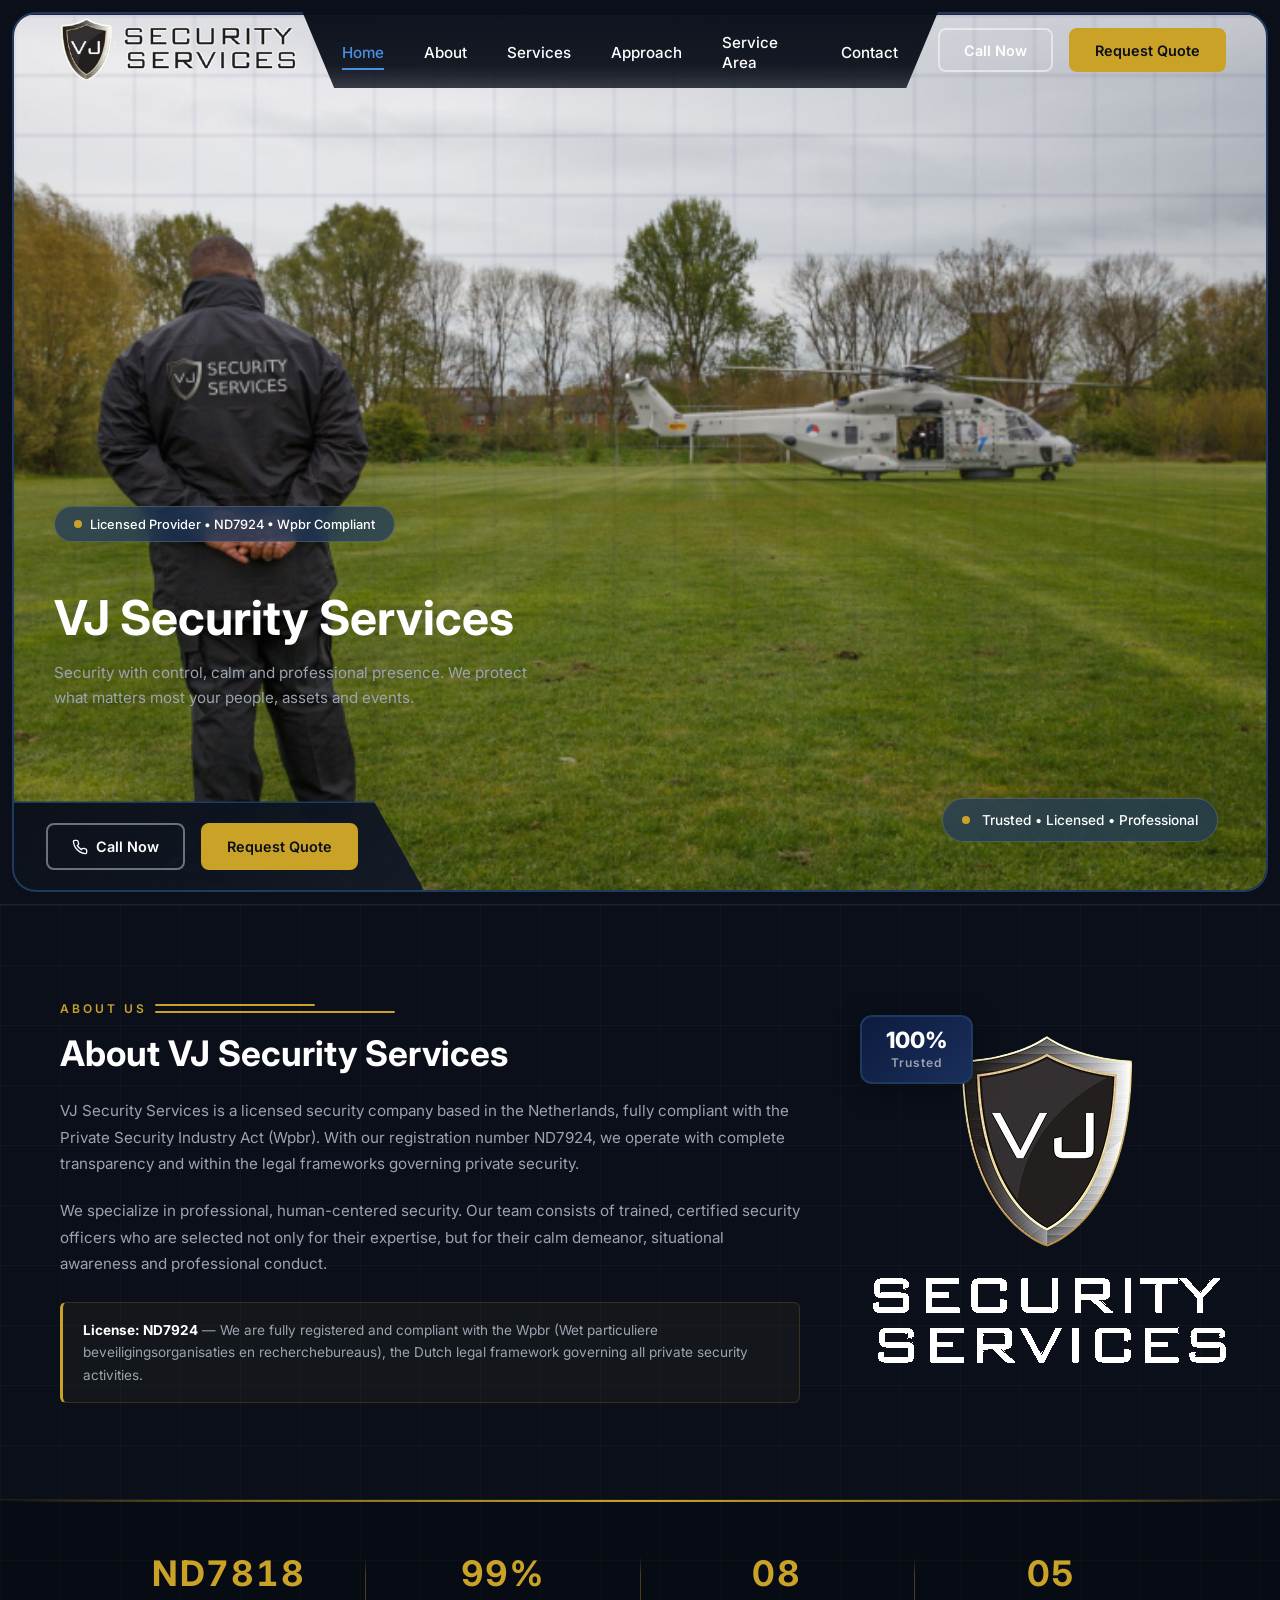
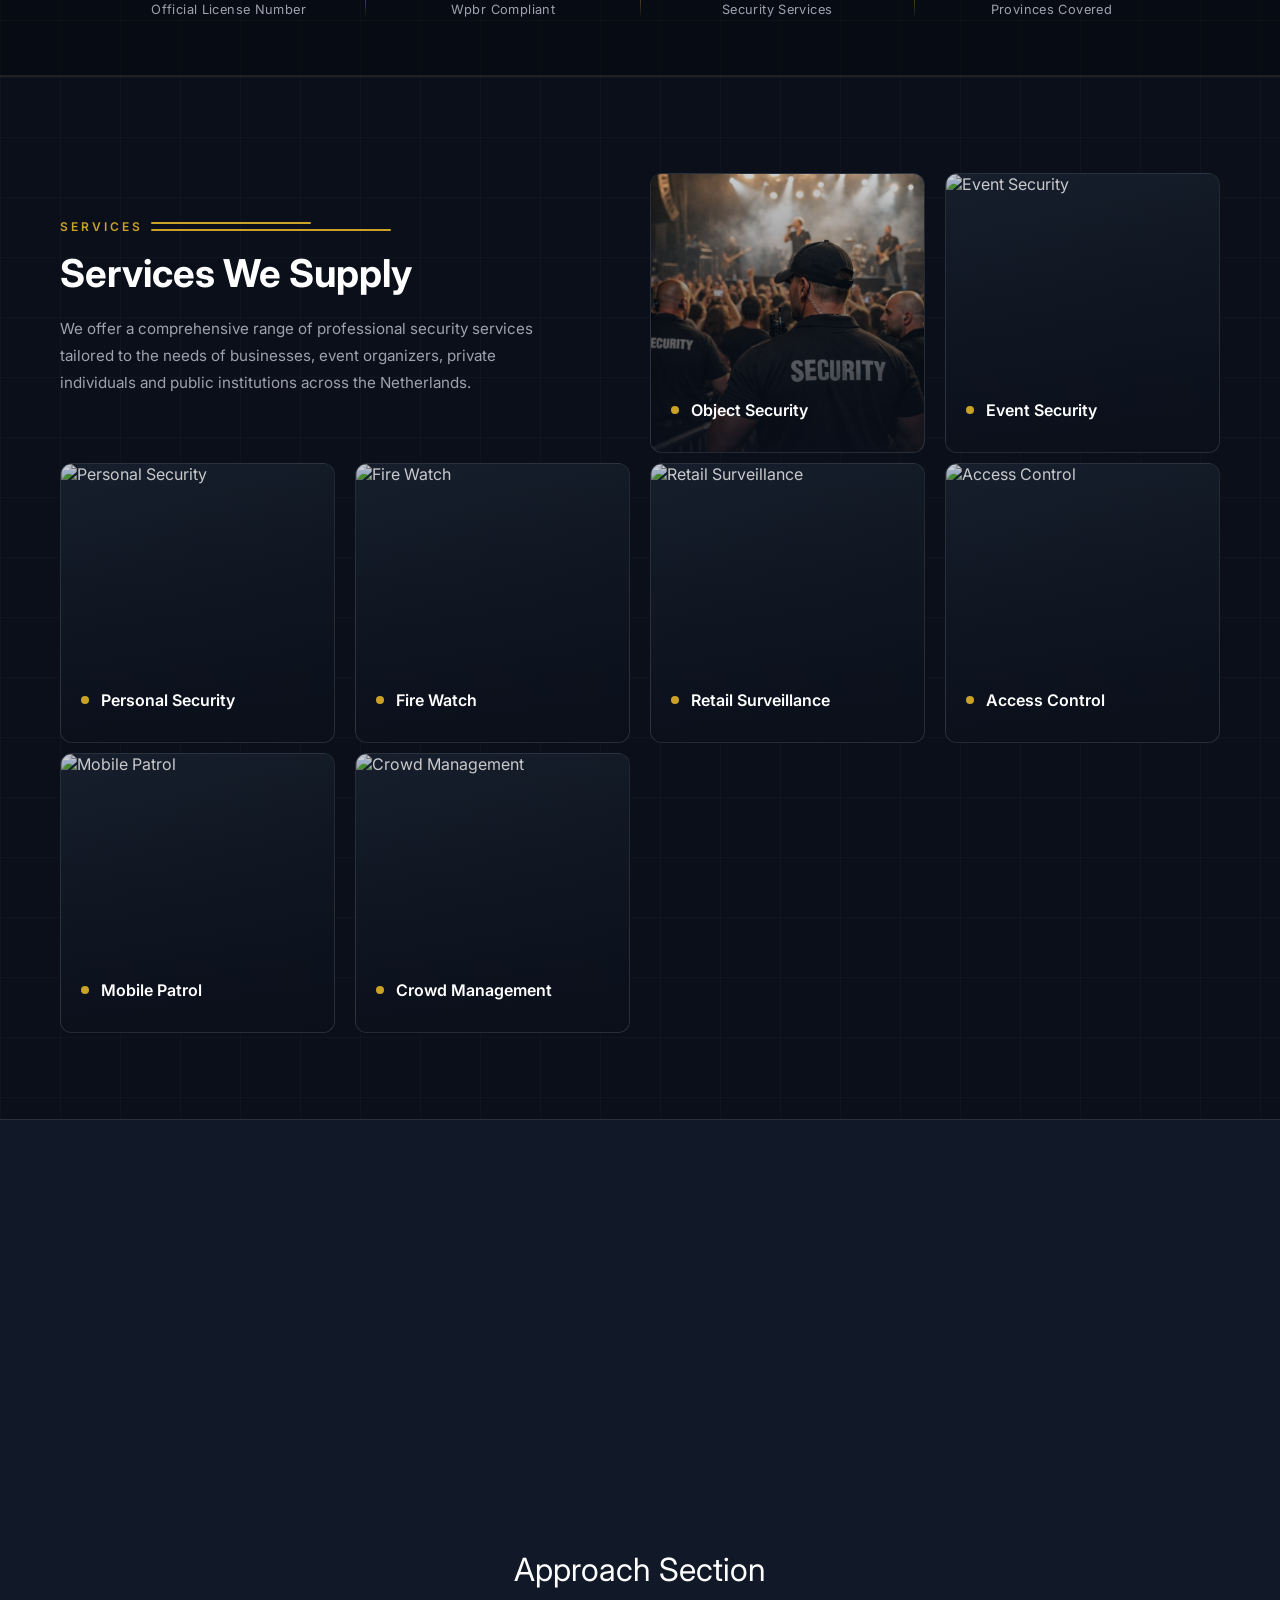
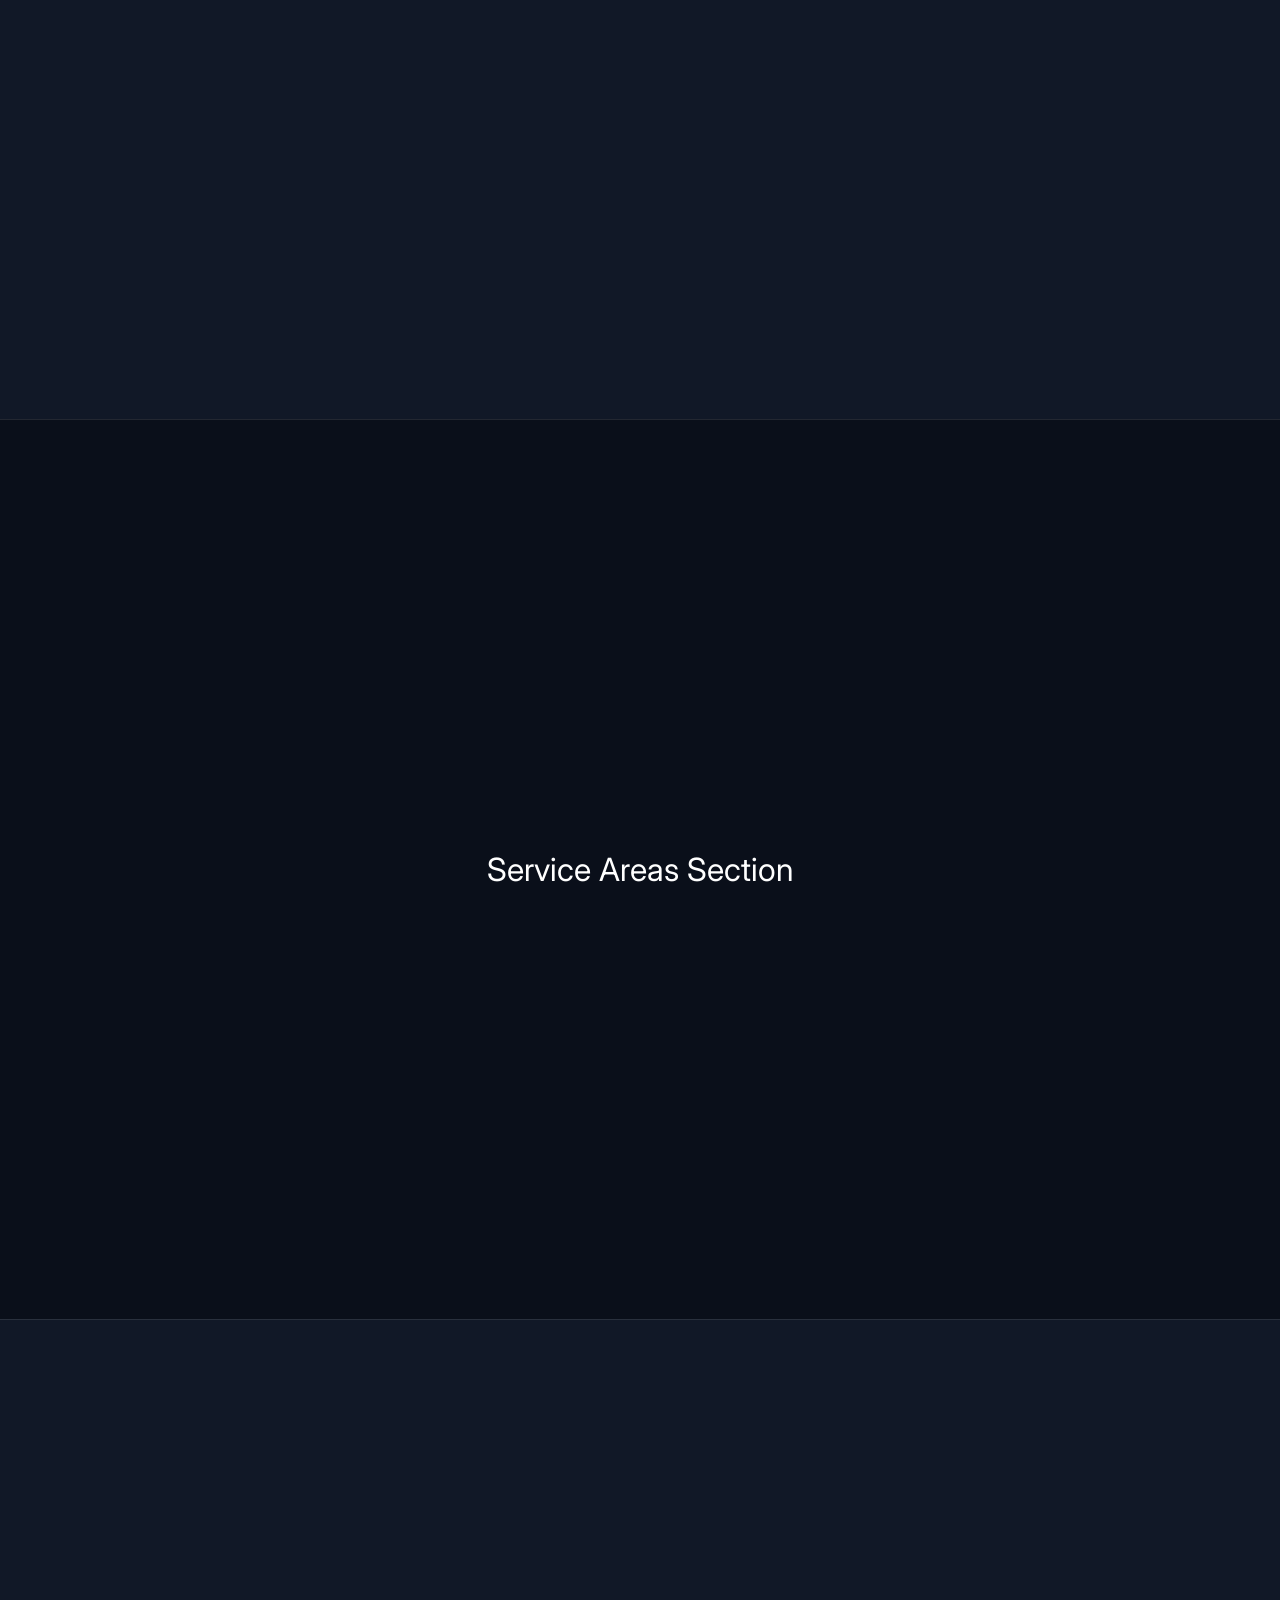
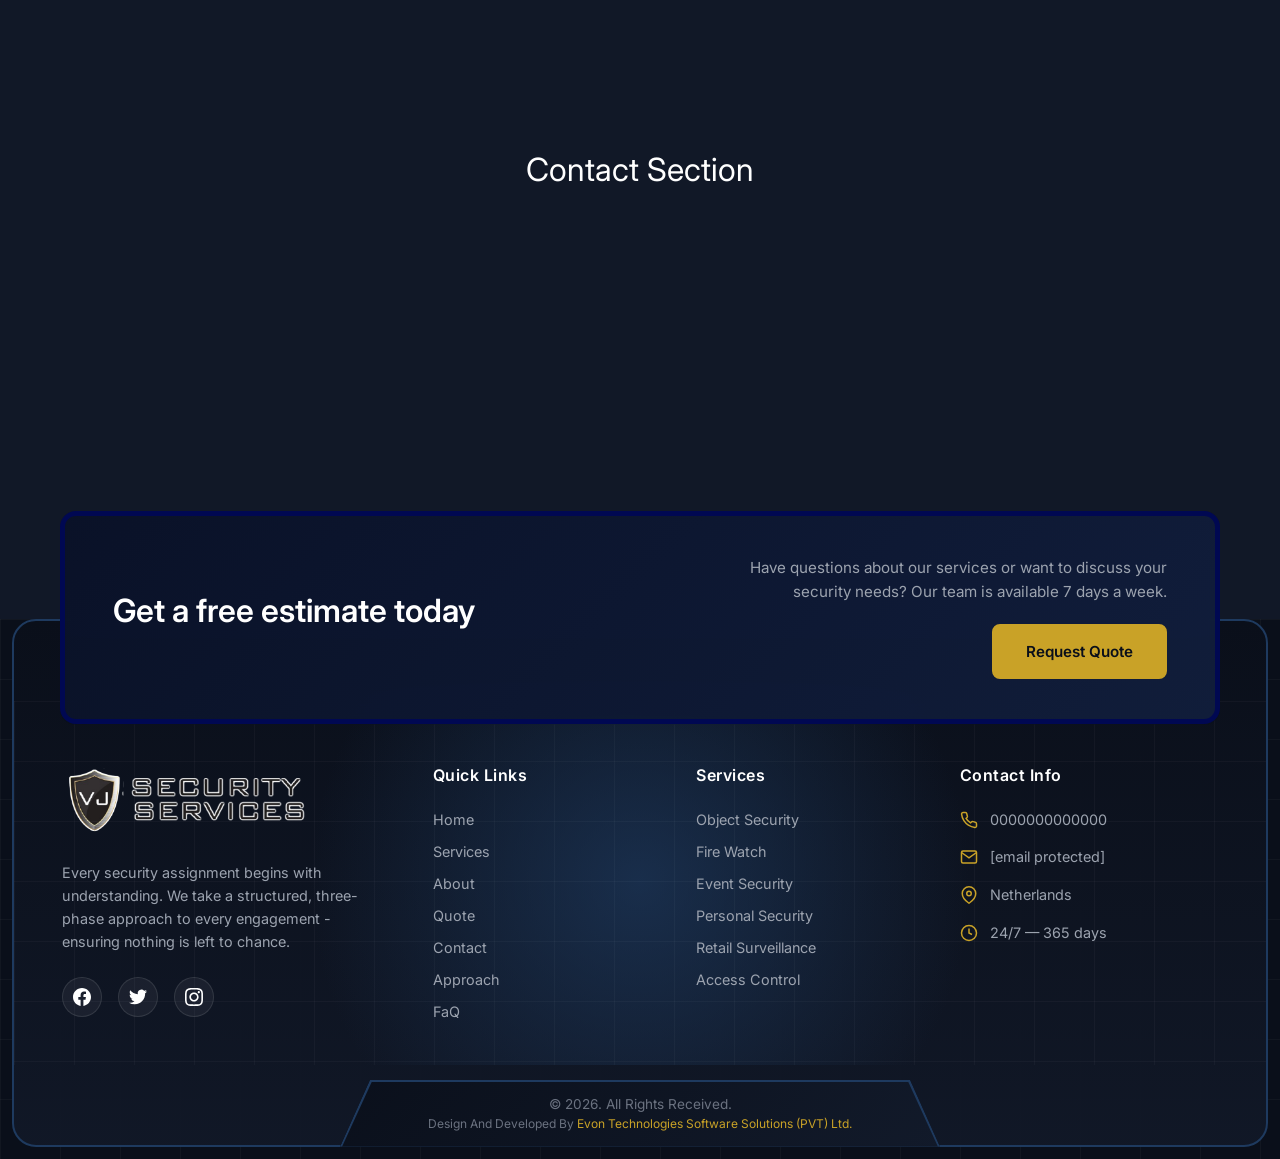
==== index.html @ 76b51093 "Kawya" ====
<!DOCTYPE html>
<html lang="en">
<head>
    <meta charset="UTF-8">
    <meta name="viewport" content="width=device-width, initial-scale=1.0">
    <title>VJ Security Services</title>

    <!-- Google Fonts -->
    <link href="https://fonts.googleapis.com/css2?family=Inter:wght@300;400;500;600;700&display=swap" rel="stylesheet">

    <!-- External CSS -->
    <link rel="stylesheet" href="style.css">

    <!-- Base target for links -->
    <base target="_blank">
<base target="_blank">
</head>
<body>
    <!-- Scroll to Top Button -->
    <div class="scroll-to-top" id="scrollToTop" onclick="scrollToTop()">
        <div class="scroll-text">Top</div>
        <div class="mouse-icon">
            <div class="mouse-wheel"></div>
        </div>
        <div class="scroll-tail"></div>
    </div>

    <!-- Main Wrapper -->
    <div class="main-wrapper">
        <div class="hero-container">

            <!-- Navigation -->
            <nav class="navbar" id="navbar">
                <a href="#home" class="logo">
                    <!-- <div class="logo-icon">
                        <svg viewBox="0 0 24 24" xmlns="http://www.w3.org/2000/svg">
                            <path d="M12 2L4 5v6.09c0 5.05 3.41 9.76 8 10.91 4.59-1.15 8-5.86 8-10.91V5l-8-3zm0 14.5c-1.38 0-2.5-1.12-2.5-2.5s1.12-2.5 2.5-2.5 2.5 1.12 2.5 2.5-1.12 2.5-2.5 2.5zm4.14-5.76c-.36.51-.96.85-1.64.85-1.1 0-2-.9-2-2s.9-2 2-2c.68 0 1.28.34 1.64.85.36-.51.96-.85 1.64-.85 1.1 0 2 .9 2 2s-.9 2-2 2c-.68 0-1.28-.34-1.64-.85z"/>
                        </svg>
                    </div>
                    <div class="logo-text">
                        <span>VJ SECURITY</span>
                        <span>SERVICES</span>
                    </div> -->
                    <img src="resources/hero/vj.png" class="navbar-logo">
                </a>

                <div class="nav-wrapper">
                    <ul class="nav-links" id="navLinks">
                        <li><a href="#home" class="active">Home</a></li>
                        <li><a href="#about">About</a></li>
                        <li><a href="#services">Services</a></li>
                        <li><a href="#approach">Approach</a></li>
                        <li><a href="#service-areas">Service Area</a></li>
                        <li><a href="#contact">Contact</a></li>
                    </ul>
                </div>

                <div class="nav-cta">
                    <a href="tel:+1234567890" class="btn btn-outline">Call Now</a>
                    <a href="#contact" class="btn btn-gold">Request Quote</a>
                </div>

                <div class="menu-toggle" id="menuToggle">
                    <span></span>
                    <span></span>
                    <span></span>
                </div>
            </nav>

            <!-- Mobile Menu -->
            <div class="mobile-menu" id="mobileMenu">
                <div class="mobile-menu-close" id="mobileMenuClose">
                    <svg viewBox="0 0 24 24" fill="none" xmlns="http://www.w3.org/2000/svg">
                        <path d="M18 6L6 18M6 6L18 18" stroke-linecap="round" stroke-linejoin="round"/>
                    </svg>
                </div>

                <a href="#home">Home</a>
                <a href="#about">About</a>
                <a href="#services">Services</a>
                <a href="#approach">Approach</a>
                <a href="#service-areas">Service Area</a>
                <a href="#contact">Contact</a>
                <a href="tel:+1234567890" class="btn btn-outline">Call Now</a>
                <a href="#contact" class="btn btn-gold">Request Quote</a>
            </div>

            <!-- Menu Overlay -->
            <div class="menu-overlay" id="menuOverlay"></div>

            <!-- Hero Section -->
            <section class="hero" id="home">
                <div class="hero-bg"></div>
                <div class="hero-overlay"></div>
                <div class="hero-grid-overlay"></div>

                <div class="hero-content">
                    <div class="hero-left">
                        <div class="tag-badge">
                            Licensed Provider • ND7924 • Wpbr Compliant
                        </div>

                        <h1 class="hero-title">VJ Security Services</h1>

                        <p class="hero-description">
                            Security with control, calm and professional presence. We protect what matters most your people, assets and events.
                        </p>
                    </div>
                </div>

                <div class="hero-cta-panel">
                    <div class="hero-buttons">
                        <a href="tel:+1234567890" class="btn btn-call">
                            <svg viewBox="0 0 24 24" fill="none" stroke="currentColor" stroke-width="2">
                                <path d="M22 16.92v3a2 2 0 0 1-2.18 2 19.79 19.79 0 0 1-8.63-3.07 19.5 19.5 0 0 1-6-6 19.79 19.79 0 0 1-3.07-8.67A2 2 0 0 1 4.11 2h3a2 2 0 0 1 2 1.72 12.84 12.84 0 0 0 .7 2.81 2 2 0 0 1-.45 2.11L8.09 9.91a16 16 0 0 0 6 6l1.27-1.27a2 2 0 0 1 2.11-.45 12.84 12.84 0 0 0 2.81.7A2 2 0 0 1 22 16.92z"/>
                            </svg>
                            Call Now
                        </a>
                        <a href="#contact" class="btn btn-gold">Request Quote</a>
                    </div>
                </div>

                <div class="trust-badge-container">
                    <div class="trust-badge">
                        Trusted • Licensed • Professional
                    </div>
                </div>
            </section>
        </div>
    </div>

    
<section id="about" class="about-section">
    <div class="about-container">
 
        <!-- Left: Text Content -->
        <div class="about-left">
            <div class="about-label">
                <span class="about-label-text">ABOUT US</span>
                <div class="about-label-lines">
                    <span class="about-label-line"></span>
                    <span class="about-label-line"></span>
                </div>
            </div>
 
            <h2 class="about-title">About VJ Security Services</h2>
 
            <p class="about-body">
                VJ Security Services is a licensed security company based in the Netherlands, fully compliant
                with the Private Security Industry Act (Wpbr). With our registration number ND7924, we operate
                with complete transparency and within the legal frameworks governing private security.
            </p>
 
            <p class="about-body">
                We specialize in professional, human-centered security. Our team consists of trained, certified
                security officers who are selected not only for their expertise, but for their calm demeanor,
                situational awareness and professional conduct.
            </p>
 
            <div class="about-license-box">
                <span class="about-license-text">
                    <strong>License: ND7924</strong> — We are fully registered and compliant with the Wpbr
                    (Wet particuliere beveiligingsorganisaties en recherchebureaus), the Dutch legal framework
                    governing all private security activities.
                </span>
            </div>
        </div>
 
        <!-- Right: Shield + Badge -->
        <div class="about-right">
            <div class="about-trusted-badge">
                <span class="about-trusted-percent">100%</span>
                <span class="about-trusted-label">Trusted</span>
            </div>
 
            <!-- <div class="about-shield-wrap">
                <div class="about-shield">
                    <div class="about-shield-inner">
                        <span class="about-shield-vj">VJ</span>
                    </div>
                </div>
            </div>
 
            <div class="about-brand-text">
                <span>SECURITY</span>
                <span>SERVICES</span>
            </div> -->

            <img src="resources/vj__1__page-0001_1-removebg-w.png">
        </div>
 
    </div>
</section>

<section id="stats" class="stats-section">
    <div class="stats-grid">
 
        <div class="stat-item">
            <span class="stat-value" data-target="7924" data-prefix="ND">ND0</span>
            <span class="stat-label">Official License Number</span>
        </div>
 
        <div class="stat-divider"></div>
 
        <div class="stat-item">
            <span class="stat-value" data-target="100" data-suffix="%">0%</span>
            <span class="stat-label">Wpbr Compliant</span>
        </div>
 
        <div class="stat-divider"></div>
 
        <div class="stat-item">
            <span class="stat-value" data-target="8" data-pad="2">00</span>
            <span class="stat-label">Security Services</span>
        </div>
 
        <div class="stat-divider"></div>
 
        <div class="stat-item">
            <span class="stat-value" data-target="5" data-pad="2">00</span>
            <span class="stat-label">Provinces Covered</span>
        </div>
 
    </div>
</section>

    <section id="services" class="services-section">
    <div class="services-container">
        
        <div class="services-grid">
            
            <!-- Text Block (spans 2×1) -->
            <div class="services-intro">
                <div class="services-label">
                    <span class="services-label-text">SERVICES</span>
                    <div class="services-label-lines">
                        <span class="services-label-line"></span>
                        <span class="services-label-line"></span>
                    </div>
                </div>
                <h2 class="services-title">Services We Supply</h2>
                <p class="services-description">
                    We offer a comprehensive range of professional security services tailored to the needs of businesses, event organizers, private individuals and public institutions across the Netherlands.
                </p>
            </div>
            
            <!-- Item 2: Object Security -->
            <div class="service-card">
                <div class="service-card-image">
                    <img src="resources/large event security guards services.jpeg" alt="Object Security" loading="lazy">
                    <div class="service-card-overlay"></div>
                </div>
                <div class="service-card-content">
                    <div class="service-card-header">
                        <div class="service-card-dot"></div>
                        <h3 class="service-card-title">Object Security</h3>
                    </div>
                    <p class="service-card-desc">
                        Professional protection of commercial and industrial premises, including access management and patrols.
                    </p>
                </div>
            </div>
            
            <!-- Item 3: Event Security -->
            <div class="service-card">
                <div class="service-card-image">
                    <img src="resources/services/event-security.jpg" alt="Event Security" loading="lazy">
                    <div class="service-card-overlay"></div>
                </div>
                <div class="service-card-content">
                    <div class="service-card-header">
                        <div class="service-card-dot"></div>
                        <h3 class="service-card-title">Event Security</h3>
                    </div>
                    <p class="service-card-desc">
                        Comprehensive security solutions for concerts, festivals, corporate events and private gatherings.
                    </p>
                </div>
            </div>
            
            <!-- Item 4: Personal Security -->
            <div class="service-card">
                <div class="service-card-image">
                    <img src="resources/services/personal-security.jpg" alt="Personal Security" loading="lazy">
                    <div class="service-card-overlay"></div>
                </div>
                <div class="service-card-content">
                    <div class="service-card-header">
                        <div class="service-card-dot"></div>
                        <h3 class="service-card-title">Personal Security</h3>
                    </div>
                    <p class="service-card-desc">
                        Dedicated protection services for VIPs, executives and individuals requiring personal safety.
                    </p>
                </div>
            </div>
            
            <!-- Item 5: Fire Watch -->
            <div class="service-card">
                <div class="service-card-image">
                    <img src="resources/services/fire-watch.jpg" alt="Fire Watch" loading="lazy">
                    <div class="service-card-overlay"></div>
                </div>
                <div class="service-card-content">
                    <div class="service-card-header">
                        <div class="service-card-dot"></div>
                        <h3 class="service-card-title">Fire Watch</h3>
                    </div>
                    <p class="service-card-desc">
                        Trained fire watch personnel to monitor premises and ensure rapid response to fire hazards.
                    </p>
                </div>
            </div>
            
            <!-- Item 6: Retail Surveillance -->
            <div class="service-card">
                <div class="service-card-image">
                    <img src="resources/services/retail-surveillance.jpg" alt="Retail Surveillance" loading="lazy">
                    <div class="service-card-overlay"></div>
                </div>
                <div class="service-card-content">
                    <div class="service-card-header">
                        <div class="service-card-dot"></div>
                        <h3 class="service-card-title">Retail Surveillance</h3>
                    </div>
                    <p class="service-card-desc">
                        Loss prevention and customer safety services for retail stores and shopping centers.
                    </p>
                </div>
            </div>
            
            <!-- Item 7: Access Control -->
            <div class="service-card">
                <div class="service-card-image">
                    <img src="resources/services/access-control.jpg" alt="Access Control" loading="lazy">
                    <div class="service-card-overlay"></div>
                </div>
                <div class="service-card-content">
                    <div class="service-card-header">
                        <div class="service-card-dot"></div>
                        <h3 class="service-card-title">Access Control</h3>
                    </div>
                    <p class="service-card-desc">
                        Professional management of entry points, visitor verification and secure area monitoring.
                    </p>
                </div>
            </div>
            
            <!-- Item 8: Mobile Patrol -->
            <div class="service-card">
                <div class="service-card-image">
                    <img src="resources/services/mobile-patrol.jpg" alt="Mobile Patrol" loading="lazy">
                    <div class="service-card-overlay"></div>
                </div>
                <div class="service-card-content">
                    <div class="service-card-header">
                        <div class="service-card-dot"></div>
                        <h3 class="service-card-title">Mobile Patrol</h3>
                    </div>
                    <p class="service-card-desc">
                        Regular vehicle patrols covering multiple locations with rapid incident response capability.
                    </p>
                </div>
            </div>
            
            <!-- Item 9: Crowd Management -->
            <div class="service-card">
                <div class="service-card-image">
                    <img src="resources/services/crowd-management.jpg" alt="Crowd Management" loading="lazy">
                    <div class="service-card-overlay"></div>
                </div>
                <div class="service-card-content">
                    <div class="service-card-header">
                        <div class="service-card-dot"></div>
                        <h3 class="service-card-title">Crowd Management</h3>
                    </div>
                    <p class="service-card-desc">
                        Expert crowd flow management and safety protocols for large public gatherings and venues.
                    </p>
                </div>
            </div>
            
        </div>
        
    </div>
</section>


    <section id="approach">Approach Section</section>
    <section id="service-areas">Service Areas Section</section>
    <section id="contact">Contact Section</section>

    <!-- Footer -->
    <footer class="footer">
        <div class="footer-container">

            <!-- Footer CTA Box -->
            <div class="footer-cta-wrapper">
                <div class="footer-cta-box">
                    <div class="footer-cta-content">
                        <h2>Get a free estimate today</h2>
                    </div>
                    <div class="footer-cta-content-right">
                        <p>Have questions about our services or want to discuss your security needs? Our team is available 7 days a week.</p>
                        <a href="#contact" class="footer-cta-btn">Request Quote</a>
                    </div>
                </div>
            </div>

            <!-- Footer Main Content -->
            <div class="footer-main">
                <div class="footer-dotted-v"></div>
                <div class="footer-grid">

                    <!-- Column 1: Logo + Description -->
                    <div class="footer-brand">
                        <div class="footer-logo">
                            <!-- <div class="footer-logo-icon">
                                <svg viewBox="0 0 24 24" xmlns="http://www.w3.org/2000/svg">
                                    <path d="M12 2L4 5v6.09c0 5.05 3.41 9.76 8 10.91 4.59-1.15 8-5.86 8-10.91V5l-8-3zm0 14.5c-1.38 0-2.5-1.12-2.5-2.5s1.12-2.5 2.5-2.5 2.5 1.12 2.5 2.5-1.12 2.5-2.5 2.5zm4.14-5.76c-.36.51-.96.85-1.64.85-1.1 0-2-.9-2-2s.9-2 2-2c.68 0 1.28.34 1.64.85.36-.51.96-.85 1.64-.85 1.1 0 2 .9 2 2s-.9 2-2 2c-.68 0-1.28-.34-1.64-.85z"/>
                                </svg>
                            </div>
                            <div class="footer-logo-text">
                                <span>SECURITY</span>
                                <span>SERVICES</span>
                            </div> -->
                            <img src="resources/hero/vj.png" class="navbar-logo">
                        </div>
                        <p class="footer-description">
                            Every security assignment begins with understanding. We take a structured, three-phase approach to every engagement - ensuring nothing is left to chance.
                        </p>
                        <div class="footer-social">
                            <a href="#" class="social-icon" aria-label="Facebook">
                                <svg viewBox="0 0 24 24" fill="currentColor">
                                    <path d="M24 12.073c0-6.627-5.373-12-12-12s-12 5.373-12 12c0 5.99 4.388 10.954 10.125 11.854v-8.385H7.078v-3.47h3.047V9.43c0-3.007 1.792-4.669 4.533-4.669 1.312 0 2.686.235 2.686.235v2.953H15.83c-1.491 0-1.956.925-1.956 1.874v2.25h3.328l-.532 3.47h-2.796v8.385C19.612 23.027 24 18.062 24 12.073z"/>
                                </svg>
                            </a>
                            <a href="#" class="social-icon" aria-label="Twitter">
                                <svg viewBox="0 0 24 24" fill="currentColor">
                                    <path d="M23.953 4.57a10 10 0 01-2.825.775 4.958 4.958 0 002.163-2.723c-.951.555-2.005.959-3.127 1.184a4.92 4.92 0 00-8.384 4.482C7.69 8.095 4.067 6.13 1.64 3.162a4.822 4.822 0 00-.666 2.475c0 1.71.87 3.213 2.188 4.096a4.904 4.904 0 01-2.228-.616v.06a4.923 4.923 0 003.946 4.827 4.996 4.996 0 01-2.212.085 4.936 4.936 0 004.604 3.417 9.867 9.867 0 01-6.102 2.105c-.39 0-.779-.023-1.17-.067a13.995 13.995 0 007.557 2.209c9.053 0 13.998-7.496 13.998-13.985 0-.21 0-.42-.015-.63A9.935 9.935 0 0024 4.59z"/>
                                </svg>
                            </a>
                            <a href="#" class="social-icon" aria-label="Instagram">
                                <svg viewBox="0 0 24 24" fill="currentColor">
                                    <path d="M12 2.163c3.204 0 3.584.012 4.85.07 3.252.148 4.771 1.691 4.919 4.919.058 1.265.069 1.645.069 4.849 0 3.205-.012 3.584-.069 4.849-.149 3.225-1.664 4.771-4.919 4.919-1.266.058-1.644.07-4.85.07-3.204 0-3.584-.012-4.849-.07-3.26-.149-4.771-1.699-4.919-4.92-.058-1.265-.07-1.644-.07-4.849 0-3.204.013-3.583.07-4.849.149-3.227 1.664-4.771 4.919-4.919 1.266-.057 1.645-.069 4.849-.069zm0-2.163c-3.259 0-3.667.014-4.947.072-4.358.2-6.78 2.618-6.98 6.98-.059 1.281-.073 1.689-.073 4.948 0 3.259.014 3.668.072 4.948.2 4.358 2.618 6.78 6.98 6.98 1.281.058 1.689.072 4.948.072 3.259 0 3.668-.014 4.948-.072 4.354-.2 6.782-2.618 6.979-6.98.059-1.28.073-1.689.073-4.948 0-3.259-.014-3.667-.072-4.947-.196-4.354-2.617-6.78-6.979-6.98-1.281-.059-1.69-.073-4.949-.073zm0 5.838c-3.403 0-6.162 2.759-6.162 6.162s2.759 6.163 6.162 6.163 6.162-2.759 6.162-6.163c0-3.403-2.759-6.162-6.162-6.162zm0 10.162c-2.209 0-4-1.79-4-4 0-2.209 1.791-4 4-4s4 1.791 4 4c0 2.21-1.791 4-4 4zm6.406-11.845c-.796 0-1.441.645-1.441 1.44s.645 1.44 1.441 1.44c.795 0 1.439-.645 1.439-1.44s-.644-1.44-1.439-1.44z"/>
                                </svg>
                            </a>
                        </div>
                    </div>

                    <!-- Column 2: Quick Links -->
                    <div class="footer-column">
                        <h3>Quick Links</h3>
                        <ul class="footer-links">
                            <li><a href="#home">Home</a></li>
                            <li><a href="#services">Services</a></li>
                            <li><a href="#about">About</a></li>
                            <li><a href="#quote">Quote</a></li>
                            <li><a href="#contact">Contact</a></li>
                            <li><a href="#approach">Approach</a></li>
                            <li><a href="#faq">FaQ</a></li>
                        </ul>
                    </div>

                    <!-- Column 3: Services -->
                    <div class="footer-column">
                        <h3>Services</h3>
                        <ul class="footer-links">
                            <li><a href="#">Object Security</a></li>
                            <li><a href="#">Fire Watch</a></li>
                            <li><a href="#">Event Security</a></li>
                            <li><a href="#">Personal Security</a></li>
                            <li><a href="#">Retail Surveillance</a></li>
                            <li><a href="#">Access Control</a></li>
                        </ul>
                    </div>

                    <!-- Column 4: Contact Info -->
                    <div class="footer-column">
                        <h3>Contact Info</h3>
                        <div class="contact-item">
                            <svg viewBox="0 0 24 24" fill="none" stroke="currentColor" stroke-width="2">
                                <path d="M22 16.92v3a2 2 0 0 1-2.18 2 19.79 19.79 0 0 1-8.63-3.07 19.5 19.5 0 0 1-6-6 19.79 19.79 0 0 1-3.07-8.67A2 2 0 0 1 4.11 2h3a2 2 0 0 1 2 1.72 12.84 12.84 0 0 0 .7 2.81 2 2 0 0 1-.45 2.11L8.09 9.91a16 16 0 0 0 6 6l1.27-1.27a2 2 0 0 1 2.11-.45 12.84 12.84 0 0 0 2.81.7A2 2 0 0 1 22 16.92z"/>
                            </svg>
                            <span>0000000000000</span>
                        </div>
                        <div class="contact-item">
                            <svg viewBox="0 0 24 24" fill="none" stroke="currentColor" stroke-width="2">
                                <path d="M4 4h16c1.1 0 2 .9 2 2v12c0 1.1-.9 2-2 2H4c-1.1 0-2-.9-2-2V6c0-1.1.9-2 2-2z"/>
                                <polyline points="22,6 12,13 2,6"/>
                            </svg>
                            <span>[email protected]</span>
                        </div>
                        <div class="contact-item">
                            <svg viewBox="0 0 24 24" fill="none" stroke="currentColor" stroke-width="2">
                                <path d="M21 10c0 7-9 13-9 13s-9-6-9-13a9 9 0 0 1 18 0z"/>
                                <circle cx="12" cy="10" r="3"/>
                            </svg>
                            <span>Netherlands</span>
                        </div>
                        <div class="contact-item">
                            <svg viewBox="0 0 24 24" fill="none" stroke="currentColor" stroke-width="2">
                                <circle cx="12" cy="12" r="10"/>
                                <polyline points="12 6 12 12 16 14"/>
                            </svg>
                            <span>24/7 — 365 days</span>
                        </div>
                    </div>

                </div>
            </div>

            <!-- Footer Bottom Panel -->
            <div class="footer-bottom-wrapper">
                <div class="footer-bottom-panel">
                    <div class="footer-bottom-border-top"></div>
                    <p class="copyright">
                        <!-- <svg viewBox="0 0 24 24" fill="currentColor">
                            <path d="M12 2C6.48 2 2 6.48 2 12s4.48 10 10 10 10-4.48 10-10S17.52 2 12 2zm0 18c-4.41 0-8-3.59-8-8s3.59-8 8-8 8 3.59 8 8-3.59 8-8 8zm-1-13h2v6h-2zm0 8h2v2h-2z"/>
                            <circle cx="12" cy="12" r="10" fill="none" stroke="currentColor" stroke-width="2"/>
                            <path d="M12 6v6l4 2" fill="none" stroke="currentColor" stroke-width="2" stroke-linecap="round"/>
                        </svg> -->
                        &copy;&nbsp;2026. All Rights Received.
                    </p>
                    <p class="developer">
                        Design And Developed By <a href="#">Evon Technologies Software Solutions (PVT) Ltd.</a>
                    </p>
                </div>
            </div>

        </div>
    </footer>

    <!-- External JavaScript -->
    <script src="script.js"></script>
</body>
</html>
---- style.css ----
/* ============================================
   VJ SECURITY SERVICES - COMBINED STYLES
   Merged from Hero/Nav + Footer components
   ============================================ */

/* CSS Reset & Base */
* {
    margin: 0;
    padding: 0;
    box-sizing: border-box;
}

/* CSS Variables - Unified */
:root {
    --primary-dark: #0a0f1a;
    --secondary-dark: #111827;
    --accent-blue: #1e3a5f;
    --accent-gold: #c9a227;
    --accent-gold-hover: #d4b43a;
    --text-white: #ffffff;
    --text-gray: #9ca3af;
    --text-muted: #6b7280;
    --border-color: #1e3a5f;
    --glass-bg: rgba(17, 24, 39, 0.95);
    --footer-bg: #0a0f1a;
}

html {
    scroll-behavior: smooth;
}

body {
    font-family: 'Inter', -apple-system, BlinkMacSystemFont, sans-serif;
    background-color: var(--primary-dark);
    color: var(--text-white);
    overflow-x: hidden;
}

/* ============================================
   NAVIGATION & HERO STYLES
   ============================================ */

.main-wrapper {
    padding: 12px;
    min-height: 100vh;
}

.hero-container {
    position: relative;
    border-radius: 24px;
    overflow: hidden;
    min-height: calc(100vh - 24px);
    border: 2px solid var(--border-color);
}

.navbar {
    position: fixed;
    top: 12px;
    left: 14px;
    right: 14px;
    z-index: 1000;
    padding: 0 2.5rem;
    display: flex;
    align-items: flex-start;
    justify-content: space-between;
    transition: all 0.3s ease;
}

.navbar.scrolled {
    background: rgba(10, 15, 26, 0.98);
    backdrop-filter: blur(20px);
    border-radius: 0 0 20px 20px;
    padding-top: 0.5rem;
    padding-bottom: 0.5rem;
}

.logo {
    display: flex;
    align-items: center;
    gap: 0.75rem;
    text-decoration: none;
    flex-shrink: 0;
    align-self: center;
    transition: all 0.3s ease;
}

.navbar.scrolled .logo {
    align-self: center;
}

.logo-icon {
    width: 48px;
    height: 48px;
    background: linear-gradient(135deg, #1a1a2e 0%, #16213e 100%);
    border-radius: 10px;
    display: flex;
    align-items: center;
    justify-content: center;
    border: 2px solid rgba(255, 255, 255, 0.15);
}

.logo-icon svg {
    width: 28px;
    height: 28px;
    fill: var(--text-white);
}

.logo-text {
    display: flex;
    flex-direction: column;
}

.logo-text span:first-child {
    font-size: 1.1rem;
    font-weight: 700;
    color: var(--text-white);
    letter-spacing: 0.5px;
}

.logo-text span:last-child {
    font-size: 0.7rem;
    color: var(--text-gray);
    letter-spacing: 2px;
    text-transform: uppercase;
}

.nav-wrapper {
    background: linear-gradient(180deg, rgba(10, 15, 26, 0.98) 0%, rgba(10, 15, 26, 0.95) 70%, rgba(10, 15, 26, 0.8) 100%);
    padding: 1.25rem 2.5rem 1rem;
    clip-path: polygon(0 0, 100% 0, 95% 100%, 5% 100%);
    border-radius: 0 0 20px 20px;
    transition: all 0.3s ease;
}

.navbar.scrolled .nav-wrapper {
    background: transparent;
    clip-path: none;
    padding: 0;
    border-radius: 0;
}

.nav-links {
    display: flex;
    align-items: center;
    gap: 2.5rem;
    list-style: none;
}

.nav-links a {
    text-decoration: none;
    color: var(--text-white);
    font-size: 0.95rem;
    font-weight: 500;
    position: relative;
    transition: all 0.3s ease;
    padding: 0.5rem 0;
}

.nav-links a::after {
    content: '';
    position: absolute;
    bottom: 0;
    left: 0;
    width: 0;
    height: 2px;
    background: #4a90e2;
    transition: width 0.3s ease;
}

.nav-links a:hover::after,
.nav-links a.active::after {
    width: 100%;
}

.nav-links a.active {
    color: #4a90e2;
}

.nav-links a:hover {
    color: #4a90e2;
}

.nav-cta {
    display: flex;
    align-items: center;
    gap: 1rem;
    flex-shrink: 0;
    align-self: center;
    transition: all 0.3s ease;
}

.navbar.scrolled .nav-cta {
    align-self: center;
}

.navbar-logo {
    width: auto;
    height: 4.5rem;
}

.btn {
    padding: 0.7rem 1.5rem;
    border-radius: 8px;
    font-size: 0.9rem;
    font-weight: 600;
    cursor: pointer;
    transition: all 0.3s ease;
    text-decoration: none;
    display: inline-flex;
    align-items: center;
    gap: 0.5rem;
    border: none;
}

.btn-outline {
    background: transparent;
    border: 2px solid rgba(255, 255, 255, 0.5);
    color: var(--text-white);
}

.btn-outline:hover {
    background: var(--text-white);
    color: var(--primary-dark);
    transform: translateY(-2px);
    box-shadow: 0 4px 20px rgba(255, 255, 255, 0.2);
}

.btn-gold {
    background: var(--accent-gold);
    color: var(--primary-dark);
    border: 2px solid var(--accent-gold);
}

.btn-gold:hover {
    background: var(--accent-gold-hover);
    border-color: var(--accent-gold-hover);
    transform: translateY(-2px);
    box-shadow: 0 4px 20px rgba(201, 162, 39, 0.3);
}

/* Mobile Menu Toggle */
.menu-toggle {
    display: none;
    flex-direction: column;
    gap: 5px;
    cursor: pointer;
    padding: 0.5rem;
    z-index: 1002;
    transition: all 0.3s ease;
    align-self: center;
}

.navbar.scrolled .menu-toggle {
    align-self: center;
}

.menu-toggle span {
    width: 25px;
    height: 2px;
    background: var(--text-white);
    transition: all 0.3s ease;
    border-radius: 2px;
}

.menu-toggle.active span:nth-child(1) {
    transform: rotate(45deg) translate(5px, 5px);
}

.menu-toggle.active span:nth-child(2) {
    opacity: 0;
}

.menu-toggle.active span:nth-child(3) {
    transform: rotate(-45deg) translate(5px, -5px);
}

/* Hero Section */
.hero {
    position: relative;
    min-height: calc(100vh - 24px);
    display: flex;
    align-items: center;
    overflow: hidden;
}

.hero-bg {
    position: absolute;
    top: 0;
    left: 0;
    width: 100%;
    height: 100%;
    background-image: url('resources/hero/christiano-vj.jpg');
    background-size: cover;
    background-position: center;
    z-index: 0;
}

/* .hero-overlay {
    position: absolute;
    top: 0;
    left: 0;
    width: 100%;
    height: 100%;
    background: linear-gradient(
        135deg,
        rgba(10, 15, 26, 0.85) 0%,
        rgba(10, 15, 26, 0.5) 50%,
        rgba(10, 15, 26, 0.3) 100%
    );
    z-index: 1;
} */

.hero-grid-overlay {
    position: absolute;
    top: 0;
    left: 0;
    width: 100%;
    height: 100%;
    background-image:
        linear-gradient(rgba(10, 0, 63, 0.219) 1px, transparent 1px),
        linear-gradient(90deg, rgba(1, 2, 82, 0.158) 1px, transparent 1px);
    background-size: 60px 60px;
    z-index: 2;
    pointer-events: none;
    filter: blur(1.5px);
}

.hero-content {
    position: absolute;
    left: 2.5rem;
    bottom: 180px;
    z-index: 3;
    max-width: 500px;
}

.hero-left {
    animation: fadeInUp 1s ease-out;
}

.tag-badge {
    display: inline-flex;
    align-items: center;
    gap: 0.5rem;
    background: rgba(30, 58, 95, 0.7);
    backdrop-filter: blur(10px);
    padding: 0.6rem 1.2rem;
    border-radius: 50px;
    font-size: 0.8rem;
    font-weight: 500;
    color: var(--text-white);
    border: 1px solid rgba(255, 255, 255, 0.15);
    margin-bottom: 3rem;
    animation: fadeInUp 0.8s ease-out 0.2s both;
}

.tag-badge::before {
    content: '';
    width: 8px;
    height: 8px;
    background: var(--accent-gold);
    border-radius: 50%;
}

.hero-title {
    font-size: clamp(2rem, 4vw, 3rem);
    font-weight: 700;
    line-height: 1.15;
    margin-bottom: 1rem;
    color: var(--text-white);
    animation: fadeInUp 0.8s ease-out 0.4s both;
}

.hero-description {
    font-size: 0.95rem;
    color: var(--text-gray);
    line-height: 1.6;
    animation: fadeInUp 0.8s ease-out 0.6s both;
}

.hero-cta-panel {
    position: absolute;
    bottom: 0;
    left: 0;
    z-index: 10;
    background: linear-gradient(135deg, rgba(10, 15, 26, 0.98) 0%, rgba(17, 24, 39, 0.95) 100%);
    padding: 1.25rem 4rem 1.25rem 2rem;
    clip-path: polygon(0 0, calc(100% - 50px) 0, 100% 100%, 0 100%);
    border-top: 2px solid var(--border-color);
    border-right: 2px solid var(--border-color);
    border-radius: 0 30px 0 0;
}

.hero-buttons {
    display: flex;
    gap: 1rem;
    position: relative;
    z-index: 1;
}

.hero-buttons .btn {
    padding: 0.8rem 1.5rem;
    font-size: 0.9rem;
}

.btn-call {
    background: transparent;
    border: 2px solid rgba(255, 255, 255, 0.4);
    color: var(--text-white);
}

.btn-call:hover {
    background: rgba(255, 255, 255, 0.1);
    border-color: var(--text-white);
}

.btn-call svg {
    width: 16px;
    height: 16px;
}

.trust-badge-container {
    position: absolute;
    bottom: 3rem;
    right: 3rem;
    z-index: 10;
    animation: fadeIn 1s ease-out 1s both;
}

.trust-badge {
    background: rgba(30, 58, 95, 0.7);
    backdrop-filter: blur(10px);
    padding: 0.8rem 1.2rem;
    border-radius: 50px;
    display: flex;
    align-items: center;
    gap: 0.75rem;
    border: 1px solid rgba(255, 255, 255, 0.15);
    font-size: 0.85rem;
    font-weight: 500;
    color: var(--text-white);
    animation: float 3s ease-in-out infinite;
}

.trust-badge::before {
    content: '';
    width: 8px;
    height: 8px;
    background: var(--accent-gold);
    border-radius: 50%;
}

@keyframes fadeInUp {
    from {
        opacity: 0;
        transform: translateY(30px);
    }

    to {
        opacity: 1;
        transform: translateY(0);
    }
}

@keyframes fadeIn {
    from {
        opacity: 0;
    }

    to {
        opacity: 1;
    }
}

@keyframes float {

    0%,
    100% {
        transform: translateY(0);
    }

    50% {
        transform: translateY(-10px);
    }
}

/* Mobile Menu */
.mobile-menu {
    display: flex;
    position: fixed;
    top: 0;
    right: -100%;
    width: 80%;
    max-width: 300px;
    height: 100vh;
    background: var(--glass-bg);
    backdrop-filter: blur(20px);
    flex-direction: column;
    padding: 5rem 2rem 2rem;
    gap: 1.5rem;
    transition: right 0.3s ease;
    border-left: 1px solid rgba(255, 255, 255, 0.1);
    z-index: 1001;
}

.mobile-menu.active {
    right: 0;
}

.mobile-menu-close {
    position: absolute;
    top: 1.5rem;
    right: 1.5rem;
    width: 40px;
    height: 40px;
    background: rgba(255, 255, 255, 0.1);
    border: 1px solid rgba(255, 255, 255, 0.2);
    border-radius: 50%;
    display: flex;
    align-items: center;
    justify-content: center;
    cursor: pointer;
    transition: all 0.3s ease;
    z-index: 1002;
}

.mobile-menu-close:hover {
    background: rgba(255, 255, 255, 0.2);
    transform: rotate(90deg);
}

.mobile-menu-close svg {
    width: 20px;
    height: 20px;
    stroke: var(--text-white);
    stroke-width: 2;
}

.mobile-menu a {
    color: var(--text-white);
    text-decoration: none;
    font-size: 1.1rem;
    padding: 0.75rem 0;
    border-bottom: 1px solid rgba(255, 255, 255, 0.1);
}

.mobile-menu a:last-of-type {
    border-bottom: none;
}

.mobile-menu .btn {
    width: 100%;
    justify-content: center;
    margin-top: 0.5rem;
}

.menu-overlay {
    display: none;
    position: fixed;
    top: 0;
    left: 0;
    width: 100%;
    height: 100%;
    background: rgba(0, 0, 0, 0.5);
    z-index: 999;
    opacity: 0;
    transition: opacity 0.3s ease;
}

.menu-overlay.active {
    display: block;
    opacity: 1;
}

/* ============================================
   SCROLL TO TOP COMPONENT
   ============================================ */

.scroll-to-top {
    position: fixed;
    right: 30px;
    top: 50%;
    transform: translateY(-50%);
    z-index: 999;
    display: flex;
    flex-direction: column;
    align-items: center;
    gap: 8px;
    cursor: pointer;
    opacity: 0;
    visibility: hidden;
    transition: all 0.3s ease;
}

.scroll-to-top.visible {
    opacity: 1;
    visibility: visible;
}

.scroll-to-top:hover {
    transform: translateY(-50%) scale(1.1);
}

.mouse-icon {
    width: 26px;
    height: 40px;
    border: 2px solid var(--text-white);
    border-radius: 13px;
    position: relative;
    background: rgba(255, 255, 255, 0.05);
}

.mouse-wheel {
    width: 4px;
    height: 8px;
    background: var(--accent-gold);
    border-radius: 2px;
    position: absolute;
    top: 8px;
    left: 50%;
    transform: translateX(-50%);
    animation: scrollWheel 1.5s ease-in-out infinite;
}

@keyframes scrollWheel {
    0% {
        opacity: 1;
        transform: translateX(-50%) translateY(0);
    }

    100% {
        opacity: 0;
        transform: translateX(-50%) translateY(12px);
    }
}

.scroll-tail {
    width: 2px;
    height: 60px;
    background: linear-gradient(to bottom, var(--accent-gold) 0%, transparent 100%);
    border-radius: 1px;
    animation: tailFade 2s ease-in-out infinite;
    position: relative;
}

.scroll-tail::before {
    content: '';
    position: absolute;
    top: 0;
    left: 0;
    width: 100%;
    height: 100%;
    background: linear-gradient(to bottom, transparent 0%, var(--accent-gold) 50%, transparent 100%);
    animation: tailShimmer 2s ease-in-out infinite;
}

@keyframes tailFade {

    0%,
    100% {
        opacity: 0.3;
    }

    50% {
        opacity: 1;
    }
}

@keyframes tailShimmer {
    0% {
        transform: translateY(-100%);
    }

    100% {
        transform: translateY(100%);
    }
}

.scroll-text {
    font-size: 0.7rem;
    color: var(--text-gray);
    text-transform: uppercase;
    letter-spacing: 2px;
    writing-mode: vertical-rl;
    text-orientation: mixed;
    transform: rotate(180deg);
    margin-bottom: 8px;
}

/* ============================================
   FOOTER STYLES
   ============================================ */

.footer {
    background: var(--footer-bg);
    position: relative;
    padding: 0 12px 12px;
}

.footer::before {
    content: '';
    position: absolute;
    top: 0;
    left: 0;
    width: 100%;
    height: 100%;
    background-image:
        linear-gradient(rgba(255, 255, 255, 0.03) 1px, transparent 1px),
        linear-gradient(90deg, rgba(255, 255, 255, 0.03) 1px, transparent 1px);
    background-size: 60px 60px;
    pointer-events: none;
    z-index: 1;
}

.footer-container {
    position: relative;
    z-index: 2;
    border: 2px solid var(--border-color);
    border-radius: 24px;
    overflow: visible;
    background: linear-gradient(180deg, rgba(10, 15, 26, 0.98) 0%, rgba(17, 24, 39, 0.95) 100%);
    padding-bottom: 80px;
    padding-top: 80px;
}

.footer-cta-wrapper {
    position: absolute;
    top: -110px;
    left: 0;
    right: 0;
    z-index: 10;
    padding: 0 2rem;
}

.footer-cta-box {
    border: 5px solid rgb(0, 8, 82);
    border-radius: 16px;
    padding: 2.5rem 3rem;
    display: flex;
    align-items: center;
    justify-content: space-between;
    gap: 2rem;
    position: relative;
    margin: auto;
    max-width: 1160px;
    backdrop-filter: blur(12px);
    -webkit-backdrop-filter: blur(12px);
    background: linear-gradient(135deg, rgba(10, 18, 40, 0.97) 0%, rgba(17, 30, 60, 0.97) 100%);
}

.footer-cta-content {
    max-width: 450px;
}

.footer-cta-content-right {
    max-width: 430px;
    display: flex;
    flex-direction: column;
    align-items: flex-end;
    gap: 1.25rem;
}

.footer-cta-content h2 {
    font-size: 2rem;
    font-weight: 600;
    margin-bottom: 0.75rem;
    color: var(--text-white);
    line-height: 1.2;
}

.footer-cta-content-right p {
    color: var(--text-gray);
    font-size: 0.95rem;
    line-height: 1.6;
    text-align: right;
}

.footer-cta-btn {
    background: var(--accent-gold);
    color: var(--primary-dark);
    padding: 1rem 2rem;
    border-radius: 8px;
    text-decoration: none;
    font-weight: 600;
    font-size: 0.95rem;
    transition: all 0.3s ease;
    white-space: nowrap;
    border: 2px solid var(--accent-gold);
    position: relative;
    z-index: 1;
}

.footer-cta-btn:hover {
    background: var(--accent-gold-hover);
    transform: translateY(-2px);
    box-shadow: 0 8px 25px rgba(201, 162, 39, 0.3);
}

.footer-main {
    padding: 4rem 3rem 2rem;
    position: relative;
    overflow: hidden;
}

.footer-main::before {
    content: '';
    position: absolute;
    top: 50%;
    left: 50%;
    transform: translate(-50%, -50%);
    width: 800px;
    height: 500px;
    background: radial-gradient(circle, rgba(30, 58, 95, 0.685) 0%, transparent 70%);
    pointer-events: none;
    z-index: 0;
}

.footer-dotted-v {
    position: absolute;
    top: 0;
    left: 0;
    width: 100%;
    height: 100%;
    background-image:
        linear-gradient(rgba(255, 255, 255, 0.03) 1px, transparent 1px),
        linear-gradient(90deg, rgba(255, 255, 255, 0.03) 1px, transparent 1px);
    background-size: 60px 60px;
    z-index: 2;
    pointer-events: none;
}

.footer-grid {
    display: grid;
    grid-template-columns: 1.5fr 1fr 1fr 1.2fr;
    gap: 3rem;
    position: relative;
    z-index: 1;
}

.footer-brand {
    max-width: 300px;
}

.footer-logo {
    display: flex;
    align-items: center;
    gap: 0.75rem;
    margin-bottom: 1.5rem;
}

.footer-logo-icon {
    width: 48px;
    height: 48px;
    background: linear-gradient(135deg, #1a1a2e 0%, #16213e 100%);
    border-radius: 10px;
    display: flex;
    align-items: center;
    justify-content: center;
    border: 2px solid rgba(255, 255, 255, 0.15);
}

.footer-logo-icon svg {
    width: 28px;
    height: 28px;
    fill: var(--text-white);
}

.footer-logo-text {
    display: flex;
    flex-direction: column;
}

.footer-logo-text span:first-child {
    font-size: 1.1rem;
    font-weight: 700;
    color: var(--text-white);
    letter-spacing: 1px;
}

.footer-logo-text span:last-child {
    font-size: 0.7rem;
    color: var(--text-gray);
    letter-spacing: 3px;
    text-transform: uppercase;
}

.footer-description {
    color: var(--text-gray);
    font-size: 0.9rem;
    line-height: 1.6;
    margin-bottom: 1.5rem;
}

.footer-social {
    display: flex;
    gap: 1rem;
}

.social-icon {
    width: 40px;
    height: 40px;
    background: rgba(255, 255, 255, 0.05);
    border: 1px solid rgba(255, 255, 255, 0.1);
    border-radius: 50%;
    display: flex;
    align-items: center;
    justify-content: center;
    color: var(--text-white);
    text-decoration: none;
    transition: all 0.3s ease;
}

.social-icon:hover {
    background: var(--accent-gold);
    border-color: var(--accent-gold);
    color: var(--primary-dark);
    transform: translateY(-3px);
}

.social-icon svg {
    width: 18px;
    height: 18px;
}

.footer-column h3 {
    font-size: 1rem;
    font-weight: 600;
    color: var(--text-white);
    margin-bottom: 1.5rem;
    letter-spacing: 0.5px;
}

.footer-links {
    list-style: none;
}

.footer-links li {
    margin-bottom: 0.75rem;
}

.footer-links a {
    color: var(--text-gray);
    text-decoration: none;
    font-size: 0.9rem;
    transition: all 0.3s ease;
    display: inline-block;
}

.footer-links a:hover {
    color: var(--accent-gold);
    transform: translateX(5px);
}

.contact-item {
    display: flex;
    align-items: flex-start;
    gap: 0.75rem;
    margin-bottom: 1rem;
    color: var(--text-gray);
    font-size: 0.9rem;
}

.contact-item svg {
    width: 18px;
    height: 18px;
    color: var(--accent-gold);
    flex-shrink: 0;
    margin-top: 2px;
}

.contact-item span {
    line-height: 1.5;
}

.footer-bottom-wrapper {
    position: absolute;
    bottom: -2px;
    left: 50%;
    transform: translateX(-50%);
    z-index: 10;
    max-width: 600px;
    width: 90%;
}

.footer-bottom-panel {
    background: linear-gradient(135deg, rgba(10, 15, 26, 0.98) 0%, rgba(17, 24, 39, 0.95) 100%);
    padding: 1rem 3rem;
    text-align: center;
    position: relative;
    clip-path: polygon(5% 0, 95% 0, 100% 100%, 0 100%);
}

.footer-bottom-panel::before {
    content: '';
    position: absolute;
    top: 0;
    left: 0;
    right: 0;
    bottom: 0;
    background: var(--border-color);
    clip-path: polygon(5% 0, 95% 0, 100% 100%, 0 100%);
    z-index: -1;
}

.footer-bottom-panel::after {
    content: '';
    position: absolute;
    top: 2px;
    left: 2px;
    right: 2px;
    bottom: 0;
    background: linear-gradient(135deg, rgba(10, 15, 26, 0.98) 0%, rgba(17, 24, 39, 0.95) 100%);
    clip-path: polygon(5% 0, 95% 0, 100% 100%, 0 100%);
    z-index: -1;
}

.footer-bottom-border-top {
    position: absolute;
    top: 0;
    left: 5%;
    right: 5%;
    height: 2px;
    background: var(--border-color);
}

.copyright {
    color: var(--text-muted);
    font-size: 0.85rem;
    margin-bottom: 0.25rem;
    display: flex;
    align-items: center;
    justify-content: center;
    gap: 0.5rem;
    position: relative;
    z-index: 1;
}

.copyright svg {
    width: 16px;
    height: 16px;
}

.developer {
    color: var(--text-muted);
    font-size: 0.75rem;
    position: relative;
    z-index: 1;
}

.developer a {
    color: var(--accent-gold);
    text-decoration: none;
}

.developer a:hover {
    text-decoration: underline;
}

/* ============================================
   RESPONSIVE STYLES - NAV/HERO
   ============================================ */

@media (max-width: 1270px) and (min-width: 769px) {
    .navbar {
        padding: 0 1.5rem;
        justify-content: flex-start;
        gap: 1rem;
    }

    .nav-wrapper {
        display: none;
    }

    .logo {
        margin-right: auto;
        align-self: center;
    }

    .navbar.scrolled .logo {
        align-self: center;
    }

    .nav-cta {
        display: flex;
        order: 2;
        align-self: center;
        margin-left: 0;
    }

    .navbar.scrolled .nav-cta {
        align-self: center;
    }

    .menu-toggle {
        display: flex;
        order: 3;
        align-self: center;
        margin-left: 0.5rem;
    }

    .navbar.scrolled .menu-toggle {
        align-self: center;
    }
}

@media (max-width: 1024px) {
    .nav-links {
        gap: 1.5rem;
    }

    .hero-content {
        left: 2rem;
        bottom: 160px;
        max-width: 450px;
    }

    .hero-cta-panel {
        padding: 1.25rem 3rem 1.25rem 1.5rem;
    }

    .trust-badge-container {
        right: 2rem;
        bottom: 2rem;
    }
}

@media (max-width: 768px) {
    .main-wrapper {
        padding: 8px;
    }

    .hero-container {
        border-radius: 16px;
        min-height: calc(100vh - 16px);
    }

    .navbar {
        left: 10px;
        right: 10px;
        padding: 0 1rem;
        justify-content: space-between;
    }

    .logo {
        align-self: center;
        margin-right: 0;
    }

    .nav-wrapper {
        display: none;
    }

    .nav-cta {
        display: none;
    }

    .menu-toggle {
        display: flex;
        order: 2;
        margin-left: 0;
        align-self: center;
    }

    .navbar.scrolled .menu-toggle {
        align-self: center;
    }

    .hero-content {
        left: 1.5rem;
        right: 1.5rem;
        bottom: 200px;
        max-width: none;
        text-align: center;
    }

    .hero-cta-panel {
        left: 50%;
        transform: translateX(-50%);
        clip-path: polygon(5% 0, 95% 0, 100% 100%, 0 100%);
        border-radius: 40px 40px 0 0;
        padding: 1.25rem 2.5rem;
        width: calc(100% - 32px);
        max-width: 600px;
        border: 2px solid var(--border-color);
        border-bottom: none;
    }

    .hero-buttons {
        justify-content: center;
        flex-direction: row;
    }

    .hero-buttons .btn {
        width: 100%;
        justify-content: center;
    }

    .trust-badge-container {
        position: relative;
        bottom: auto;
        right: auto;
        margin-top: 1rem;
        display: flex;
        justify-content: center;
    }

    .tag-badge {
        margin-bottom: 1.5rem;
    }
}

/* @media (max-width: 488px) {
    .tag-badge {
        margin-bottom: 0.8rem;
    }

    .trust-badge-container {
        margin-top: -1rem;
    }
} */

@media (max-width: 480px) {
    .hero-title {
        font-size: 1.5rem;
    }

    .logo-text span:first-child {
        font-size: 0.9rem;
    }

    .logo-text span:last-child {
        font-size: 0.65rem;
    }

    .hero-cta-panel {
        padding: 1rem 3rem;
    }

    .menu-toggle {
        align-self: center;
    }

    .hero-buttons {
        justify-content: center;
        flex-direction: column;
    }
}

@media (max-width: 430px) {
    .trust-badge-container {
        display: none;
    }
}

/* ============================================
   RESPONSIVE STYLES - FOOTER
   ============================================ */

@media (min-width: 769px) and (max-width: 1024px) {
    .footer-grid {
        grid-template-columns: 1fr 1fr 1fr;
        gap: 1.5rem;
    }

    .footer-brand {
        max-width: 100%;
        grid-column: 1 / -1;
        display: flex;
        flex-direction: column;
        align-items: center;
        text-align: center;
    }

    .footer-brand .footer-logo {
        justify-content: center;
    }

    .footer-brand .footer-description {
        max-width: 520px;
    }

    .footer-brand .footer-social {
        justify-content: center;
    }

    .footer-links a {
        font-size: 0.82rem;
        white-space: nowrap;
    }

    .footer-cta-box {
        flex-direction: column;
        text-align: center;
        padding: 2rem;
    }

    .footer-cta-content-right {
        align-items: center;
    }

    .footer-cta-content-right p {
        text-align: center;
    }

    .footer-cta-content h2 {
        font-size: 1.5rem;
    }

    .footer-main {
        padding: 3rem 2rem 2rem;
    }

    .footer-main::before {
        width: 400px;
        height: 400px;
    }

    .footer-bottom-panel {
        padding: 1rem 2rem;
    }

    .footer-container {
        padding-top: 100px;
    }
}

@media (max-width: 1024px) {
    .footer-cta-box {
        flex-direction: column;
        text-align: center;
        padding: 2rem;
    }

    .footer-cta-wrapper {
        padding: 0 1rem;
        top: -130px;
    }

    .footer-main {
        margin-top: 2rem;
    }

    .footer-cta-content-right {
        align-items: center;
    }

    .footer-cta-content-right p {
        text-align: center;
    }

    .footer-cta-content h2 {
        font-size: 1.5rem;
    }

    .footer-container {
        padding-top: 100px;
    }
}

@media (max-width: 768px) {
    .footer {
        padding: 0 8px 8px;
    }

    .footer-container {
        border-radius: 16px;
        padding-bottom: 100px;
        padding-top: 120px;
    }

    .scroll-to-top {
        right: 20px;
    }

    .scroll-tail {
        height: 40px;
    }

    .footer-cta-wrapper {
        padding: 0 1rem;
        top: -80px;
    }

    .footer-cta-box {
        padding: 1.5rem;
        flex-direction: column;
        text-align: center;
    }

    .footer-grid {
        grid-template-columns: 1fr 1fr;
        gap: 2rem;
        text-align: center;
    }

    .footer-brand {
        grid-column: 1 / -1;
        max-width: 100%;
        display: flex;
        flex-direction: column;
        align-items: center;
        text-align: center;
    }

    .footer-brand .footer-logo {
        justify-content: center;
    }

    .footer-social {
        justify-content: center;
    }

    .footer-column:last-child {
        grid-column: 1 / -1;
        display: flex;
        flex-direction: column;
        align-items: center;
        text-align: center;
    }

    .contact-item {
        justify-content: center;
    }

    .footer-links a:hover {
        transform: translateX(0);
    }

    .footer-cta-content h2 {
        font-size: 1.25rem;
    }

    .footer-main {
        padding: 2rem 1.5rem 2rem;
        margin-top: 4rem;
    }

    .footer-main::before {
        width: 300px;
        height: 300px;
    }

    .footer-bottom-panel {
        padding: 0.75rem 1.5rem;
        clip-path: polygon(3% 0, 97% 0, 100% 100%, 0 100%);
    }

    .footer-bottom-panel::before,
    .footer-bottom-panel::after {
        clip-path: polygon(3% 0, 97% 0, 100% 100%, 0 100%);
    }

    .copyright {
        font-size: 0.75rem;
    }

    .developer {
        font-size: 0.7rem;
    }
}

@media (max-width: 480px) {
    .footer-cta-btn {
        width: 100%;
        text-align: center;
    }

    .footer-bottom-wrapper {
        max-width: 90%;
    }

    .footer-bottom-panel {
        clip-path: polygon(5% 0, 95% 0, 100% 100%, 0 100%);
        border-radius: 12px 12px 0 0;
        padding: 1rem 1rem;
    }

    .footer-bottom-panel::before,
    .footer-bottom-panel::after {
        clip-path: polygon(5% 0, 95% 0, 100% 100%, 0 100%);
        border-radius: 12px 12px 0 0;
    }
}

@media (max-width: 378px) {
.footer-main {
        margin-top: 6.5rem;
    }
}

@media (max-width: 330px) {
.footer-main {
        margin-top: 8.5rem;
    }
}


/* Utility Classes */
section {
    min-height: 100vh;
    padding: 6rem 2rem;
    display: flex;
    align-items: center;
    justify-content: center;
    font-size: 2rem;
    border-top: 1px solid rgba(255, 255, 255, 0.1);
}

/* ============================================
   ABOUT SECTION
   ============================================ */
 
.about-section {
    background: var(--primary-dark);
    min-height: unset !important;
    padding: 6rem 2rem !important;
    display: block !important;
    border-top: 1px solid rgba(255, 255, 255, 0.08) !important;
    font-size: unset !important;
    align-items: unset !important;
    justify-content: unset !important;
    position: relative;
    overflow: hidden;
}
 
.about-section::before {
    content: '';
    position: absolute;
    top: 0; left: 0; width: 100%; height: 100%;
    background-image:
        linear-gradient(rgba(255,255,255,0.025) 1px, transparent 1px),
        linear-gradient(90deg, rgba(255,255,255,0.025) 1px, transparent 1px);
    background-size: 60px 60px;
    pointer-events: none;
    z-index: 0;
}
 
.about-container {
    max-width: 1160px;
    margin: 0 auto;
    display: flex;
    align-items: center;
    gap: 5rem;
    position: relative;
    z-index: 1;
}
 
/* ---- LEFT ---- */
.about-left {
    flex: 1;
    min-width: 0;
}
 
.about-label {
    display: flex;
    flex-direction: row;
    align-items: center;
    gap: 8px;
    margin-bottom: 1rem;
}
 
.about-label-lines {
    display: flex;
    flex-direction: column;
    gap: 5px;
    /* margin-top: 8px; */
}
 
.about-label-line {
    display: block;
    height: 2px;
    background: var(--accent-gold);
    border-radius: 2px;
}
 
.about-label-line:first-child {
    width: 10rem;
}
 
.about-label-line:last-child {
    width: 15rem;
}
 
.about-label-text {
    font-size: 0.75rem;
    font-weight: 600;
    letter-spacing: 3px;
    color: var(--accent-gold);
    text-transform: uppercase;
}
 
.about-title {
    font-size: clamp(1.6rem, 3vw, 2.2rem);
    font-weight: 700;
    color: var(--text-white);
    margin-bottom: 1.5rem;
    line-height: 1.2;
}
 
.about-body {
    font-size: 0.95rem;
    color: var(--text-gray);
    line-height: 1.75;
    margin-bottom: 1.25rem;
}
 
.about-license-box {
    margin-top: 1.5rem;
    border: 1px solid rgba(201, 162, 39, 0.2);
    border-left: 3px solid var(--accent-gold);
    background: rgba(201, 162, 39, 0.05);
    border-radius: 6px;
    padding: 1rem 1.25rem;
}
 
.about-license-text {
    font-size: 0.85rem;
    color: var(--text-gray);
    line-height: 1.65;
}
 
.about-license-text strong {
    color: var(--text-white);
}
 
/* ---- RIGHT ---- */
.about-right {
    flex-shrink: 0;
    display: flex;
    flex-direction: column;
    align-items: center;
    gap: 1.5rem;
    position: relative;
    width: 340px;
}
 
/* Trusted badge */
.about-trusted-badge {
    background: linear-gradient(135deg, #0d1b3e 0%, #1a2f5c 100%);
    border: 2px solid var(--accent-blue);
    border-radius: 12px;
    padding: 0.75rem 1.5rem;
    display: flex;
    flex-direction: column;
    align-items: center;
    gap: 0.2rem;
    position: absolute;
    top: -10px;
    left: -20px;
    z-index: 2;
    box-shadow: 0 4px 24px rgba(0, 0, 0, 0.4);
}
 
.about-trusted-percent {
    font-size: 1.4rem;
    font-weight: 800;
    color: var(--text-white);
    line-height: 1;
}
 
.about-trusted-label {
    font-size: 0.75rem;
    font-weight: 600;
    color: var(--text-gray);
    letter-spacing: 1px;
}
 
/* Shield */
.about-shield-wrap {
    display: flex;
    align-items: center;
    justify-content: center;
}
 
.about-shield {
    width: 200px;
    height: 230px;
    position: relative;
    display: flex;
    align-items: center;
    justify-content: center;
}
 
/* Shield shape via clip-path */
.about-shield::before {
    content: '';
    position: absolute;
    inset: 0;
    background: linear-gradient(160deg, #2a2a3a 0%, #111120 60%, #0a0a18 100%);
    clip-path: polygon(50% 0%, 100% 15%, 100% 60%, 50% 100%, 0% 60%, 0% 15%);
    border-radius: 4px;
    box-shadow: 0 0 40px rgba(201, 162, 39, 0.25), inset 0 0 30px rgba(0,0,0,0.6);
}
 
/* Gold border ring */
.about-shield::after {
    content: '';
    position: absolute;
    inset: 3px;
    background: transparent;
    clip-path: polygon(50% 0%, 100% 15%, 100% 60%, 50% 100%, 0% 60%, 0% 15%);
    border: 3px solid transparent;
    background: linear-gradient(160deg, rgba(201,162,39,0.6) 0%, rgba(201,162,39,0.15) 50%, rgba(201,162,39,0.5) 100%) border-box;
    -webkit-mask: 
        linear-gradient(#fff 0 0) padding-box, 
        linear-gradient(#fff 0 0);
    -webkit-mask-composite: destination-out;
    mask-composite: exclude;
}
 
.about-shield-inner {
    position: relative;
    z-index: 2;
    display: flex;
    align-items: center;
    justify-content: center;
    width: 80px;
    height: 80px;
    border-radius: 50%;
    background: radial-gradient(circle at 40% 35%, #2e2e40, #0d0d1a);
    border: 2px solid rgba(201, 162, 39, 0.5);
    box-shadow: 0 0 20px rgba(201, 162, 39, 0.2);
}
 
.about-shield-vj {
    font-size: 1.8rem;
    font-weight: 800;
    color: var(--accent-gold);
    letter-spacing: 2px;
    font-style: italic;
}
 
/* Brand text */
.about-brand-text {
    display: flex;
    flex-direction: column;
    align-items: center;
    gap: 0;
}
 
.about-brand-text span {
    font-size: 1.4rem;
    font-weight: 800;
    color: var(--text-white);
    letter-spacing: 6px;
    text-transform: uppercase;
    line-height: 1.2;
}
 
/* ============================================
   RESPONSIVE - ABOUT
   ============================================ */
 
@media (max-width: 900px) {
    .about-container {
        flex-direction: column;
        gap: 3rem;
        /* text-align: center; */
    }
 
    .about-label {
        /* justify-content: center; */
    }
 
    .about-license-box {
        text-align: left;
    }
 
    .about-right {
        width: 100%;
        max-width: 340px;
        margin: 0 auto;
    }
}
 
@media (max-width: 480px) {
    .about-section {
        padding: 4rem 1.25rem !important;
    }
 
    .about-brand-text span {
        font-size: 1.1rem;
        letter-spacing: 4px;
    }
 
    .about-shield {
        width: 160px;
        height: 185px;
    }
 
    .about-shield-inner {
        width: 64px;
        height: 64px;
    }
 
    .about-shield-vj {
        font-size: 1.4rem;
    }
}

/* ============================================
   STATS SECTION
   Add to bottom of style.css
   ============================================ */

.stats-section {
    min-height: unset !important;
    padding: 0 !important;
    display: block !important;
    border-top: none !important;
    font-size: unset !important;
    align-items: unset !important;
    justify-content: unset !important;
    position: relative;
    overflow: hidden;
    background: #060b14;
    border-top: 1px solid rgba(201, 162, 39, 0.15) !important;
    border-bottom: 1px solid rgba(201, 162, 39, 0.15) !important;
}

.stats-section::before {
    content: '';
    position: absolute;
    top: 0; left: 0; width: 100%; height: 100%;
    background-image:
        linear-gradient(rgba(201, 162, 39, 0.03) 1px, transparent 1px),
        linear-gradient(90deg, rgba(201, 162, 39, 0.03) 1px, transparent 1px);
    background-size: 60px 60px;
    pointer-events: none;
    z-index: 0;
}

/* Gold shimmer line at top */
.stats-section::after {
    content: '';
    position: absolute;
    top: 0;
    left: 0;
    width: 100%;
    height: 2px;
    background: linear-gradient(
        90deg,
        transparent 0%,
        rgba(201, 162, 39, 0.6) 20%,
        var(--accent-gold) 50%,
        rgba(201, 162, 39, 0.6) 80%,
        transparent 100%
    );
    z-index: 1;
}

.stats-grid {
    display: flex;
    align-items: stretch;
    justify-content: space-around;
    max-width: 1160px;
    margin: 0 auto;
    padding: 3rem 2rem;
    position: relative;
    z-index: 1;
}

.stat-item {
    display: flex;
    flex-direction: column;
    align-items: center;
    gap: 0.6rem;
    flex: 1;
    padding: 0.5rem 1rem;
    position: relative;
    cursor: default;
}

/* Subtle radial glow on hover */
.stat-item::before {
    content: '';
    position: absolute;
    inset: 0;
    background: radial-gradient(ellipse at center, rgba(201, 162, 39, 0.07) 0%, transparent 70%);
    border-radius: 12px;
    opacity: 0;
    transition: opacity 0.4s ease;
}

.stat-item:hover::before {
    opacity: 1;
}

.stat-value {
    font-size: clamp(1.6rem, 3vw, 2.2rem);
    font-weight: 700;
    color: var(--accent-gold);
    letter-spacing: 0.05em;
    font-variant-numeric: tabular-nums;
    line-height: 1;
    transition: color 0.3s ease;

    /* Animated underline on hover */
    position: relative;
}

.stat-value::after {
    content: '';
    position: absolute;
    bottom: -4px;
    left: 50%;
    transform: translateX(-50%);
    width: 0;
    height: 2px;
    background: var(--accent-gold);
    border-radius: 1px;
    transition: width 0.35s ease;
}

.stat-item:hover .stat-value::after {
    width: 60%;
}

.stat-item:hover .stat-value {
    color: var(--accent-gold-hover);
}

.stat-label {
    font-size: 0.8rem;
    font-weight: 400;
    color: var(--text-gray);
    text-align: center;
    letter-spacing: 0.03em;
    line-height: 1.4;
    transition: color 0.3s ease;
}

.stat-item:hover .stat-label {
    color: rgba(255, 255, 255, 0.75);
}

.stat-divider {
    width: 1px;
    align-self: stretch;
    background: linear-gradient(
        to bottom,
        transparent 0%,
        rgba(201, 162, 39, 0.35) 30%,
        rgba(201, 162, 39, 0.35) 70%,
        transparent 100%
    );
    flex-shrink: 0;
    margin: 0.5rem 0;
}

/* Count-up animation — values start invisible until JS runs */
.stat-value.counting {
    opacity: 1;
}

/* ============================================
   RESPONSIVE — STATS
   ============================================ */

@media (max-width: 768px) {
    .stats-grid {
        flex-wrap: wrap;
        gap: 0;
        padding: 2rem 1.5rem;
    }

    .stat-item {
        flex: 0 0 50%;
        padding: 1.25rem 1rem;
        border-bottom: 1px solid rgba(201, 162, 39, 0.1);
    }

    /* Remove bottom border from last row */
    .stat-item:nth-child(7),
    .stat-item:nth-child(8) {
        border-bottom: none;
    }

    .stat-divider {
        display: none;
    }

    /* Add right border for left column items */
    .stat-item:nth-child(odd) {
        border-right: 1px solid rgba(201, 162, 39, 0.1);
    }
}

@media (max-width: 480px) {
    .stat-value {
        font-size: 1.8rem;
    }

    .stat-label {
        font-size: 0.75rem;
    }

    .stats-grid {
        padding: 1.5rem 1rem;
    }
}




/* ============================================
   SERVICES SECTION - 5 COLUMNS, 5 CARDS/ROW
   ============================================ */

.services-section {
    background: var(--primary-dark);
    min-height: unset !important;
    padding: 6rem 2rem !important;
    display: block !important;
    border-top: 1px solid rgba(255, 255, 255, 0.08) !important;
    font-size: unset !important;
    align-items: unset !important;
    justify-content: unset !important;
    position: relative;
    overflow: hidden;
}

.services-section::before {
    content: '';
    position: absolute;
    top: 0; left: 0; width: 100%; height: 100%;
    background-image:
        linear-gradient(rgba(255,255,255,0.02) 1px, transparent 1px),
        linear-gradient(90deg, rgba(255,255,255,0.02) 1px, transparent 1px);
    background-size: 60px 60px;
    pointer-events: none;
    z-index: 0;
}

.services-container {
    max-width: 1160px;
    margin: 0 auto;
    position: relative;
    z-index: 1;
}

/* ============================================
   GRID - 5 columns (default desktop >1280px)
   ============================================ */

.services-grid {
    display: grid;
    grid-template-columns: repeat(5, 1fr);
    grid-auto-rows: 280px;
    gap: 1.25rem;
}

.services-intro {
    grid-column: 1 / 3;
    grid-row: 1;
    padding-right: 1rem;
    display: flex;
    flex-direction: column;
    justify-content: center;
    align-content: center;
}

.card-1 { grid-column: 3; grid-row: 1; }
.card-2 { grid-column: 4; grid-row: 1; }
.card-3 { grid-column: 5; grid-row: 1; }
.card-4 { grid-column: 1; grid-row: 2; }
.card-5 { grid-column: 2; grid-row: 2; }
.card-6 { grid-column: 3; grid-row: 2; }
.card-7 { grid-column: 4; grid-row: 2; }
.card-8 { grid-column: 5; grid-row: 2; }

/* ============================================
   SERVICES HEADER / LABEL
   ============================================ */

.services-label {
    display: flex;
    flex-direction: row;
    align-items: center;
    gap: 8px;
    margin-bottom: 1rem;
}

.services-label-lines {
    display: flex;
    flex-direction: column;
    gap: 5px;
}

.services-label-line {
    display: block;
    height: 2px;
    background: var(--accent-gold);
    border-radius: 2px;
}

.services-label-line:first-child { width: 10rem; }
.services-label-line:last-child  { width: 15rem; }

.services-label-text {
    font-size: 0.75rem;
    font-weight: 600;
    letter-spacing: 3px;
    color: var(--accent-gold);
    text-transform: uppercase;
}

.services-title {
    font-size: clamp(1.8rem, 3vw, 2.4rem);
    font-weight: 700;
    color: var(--text-white);
    margin-bottom: 1.25rem;
    line-height: 1.2;
}

.services-description {
    font-size: 0.95rem;
    color: var(--text-gray);
    line-height: 1.75;
    max-width: 480px;
}

/* ============================================
   SERVICE CARDS
   ============================================ */

.service-card {
    position: relative;
    border-radius: 12px;
    overflow: hidden;
    background: linear-gradient(145deg, #0f1720 0%, #1a2332 100%);
    border: 1px solid rgba(255, 255, 255, 0.08);
    cursor: pointer;
    transition: all 0.4s cubic-bezier(0.4, 0, 0.2, 1);
    height: 100%;
    min-height: 280px;
}

.service-card:hover {
    transform: translateY(-8px);
    border-color: rgba(201, 162, 39, 0.4);
    box-shadow: 0 20px 40px rgba(0, 0, 0, 0.4), 0 0 30px rgba(201, 162, 39, 0.1);
}

.service-card-image {
    position: absolute;
    top: 0; left: 0;
    width: 100%; height: 100%;
    overflow: hidden;
    background: linear-gradient(145deg, #1a2332 0%, #0f1720 100%);
}

.service-card-image img {
    width: 100%;
    height: 100%;
    object-fit: cover;
    transition: transform 0.6s cubic-bezier(0.4, 0, 0.2, 1);
    display: block;
}

.service-card-image img[src=""],
.service-card-image img:not([src]) {
    display: none;
}

.service-card:hover .service-card-image img {
    transform: scale(1.1);
}

.service-card-overlay {
    position: absolute;
    top: 0; left: 0;
    width: 100%; height: 100%;
   background: linear-gradient(
        to bottom,
        rgba(10, 15, 26, 0.2) 0%,
        rgba(10, 15, 26, 0.5) 50%,
        rgba(10, 15, 26, 0.9) 100%
    );
    transition: all 0.4s ease;
}

.service-card:hover .service-card-overlay {
     background: linear-gradient(
        to bottom,
        rgba(10, 15, 26, 0.6) 0%,
        rgba(10, 15, 26, 0.85) 50%,
        rgba(10, 15, 26, 0.98) 100%
    );
}

.service-card-content {
    position: absolute;
    bottom: 0; left: 0;
    width: 100%;
    padding: 1.25rem;
    z-index: 2;
}

.service-card-header {
    display: flex;
    align-items: center;
    gap: 0.75rem;
    margin-bottom: 0;
}

.service-card-dot {
    width: 8px;
    height: 8px;
    background: var(--accent-gold);
    border-radius: 50%;
    flex-shrink: 0;
    transition: all 0.3s ease;
}

.service-card:hover .service-card-dot {
    transform: scale(1.2);
    box-shadow: 0 0 10px rgba(201, 162, 39, 0.5);
}

.service-card-title {
    font-size: 1rem;
    font-weight: 600;
    color: var(--text-white);
    transition: all 0.3s ease;
    line-height: 1.2;
}

.service-card:hover .service-card-title {
    color: var(--accent-gold);
}

.service-card-desc {
    font-size: 0.85rem;
    color: rgba(255, 255, 255, 0.85);
    line-height: 1.6;
    margin-top: 0.75rem;
    opacity: 0;
    transform: translateY(10px);
    transition: all 0.4s cubic-bezier(0.4, 0, 0.2, 1);
    max-height: 0;
    overflow: hidden;
    /* padding-left: 1.25rem; */
}

.service-card:hover .service-card-desc {
    opacity: 1;
    transform: translateY(0);
    max-height: max-content;
}

/* ============================================
   RESPONSIVE - 4 COLUMNS (max-width: 1280px)
   Intro: cols 1-2 | 2 cards same row | next rows: 4 each
   ============================================ */

/* 1280px breakpoint eke only — card-7, card-8 center */
@media (max-width: 1280px) {
    .services-grid {
        grid-template-columns: repeat(4, 1fr);
        grid-auto-rows: 270px;
        gap: 1.25rem;
    }

    .services-intro {
        grid-column: 1 / 3;
        grid-row: 1;
        padding-right: 0.5rem;
    }

    .card-1 { grid-column: 3; grid-row: 1; }
    .card-2 { grid-column: 4; grid-row: 1; }
    .card-3 { grid-column: 1; grid-row: 2; }
    .card-4 { grid-column: 2; grid-row: 2; }
    .card-5 { grid-column: 3; grid-row: 2; }
    .card-6 { grid-column: 4; grid-row: 2; }

    /* Last row: 2 cards centered — cols 2 & 3 */
    .card-7 { grid-column: 2; grid-row: 3; }
    .card-8 { grid-column: 3; grid-row: 3; }
}

/* ============================================
   RESPONSIVE - 3 COLUMNS (max-width: 1024px)
   Intro: cols 1-2 row 1 | 1 card same row | rest: 3 each
   ============================================ */

@media (max-width: 1024px) {
    .services-grid {
        grid-template-columns: repeat(3, 1fr);
        grid-auto-rows: 260px;
        column-gap: 1.25rem;
        row-gap: 2.5rem;
    }

    .services-intro {
        grid-column: 1 / 3;
        grid-row: 1;
        padding-right: 0.5rem;
    }

    .card-1 { grid-column: 3; grid-row: 1; }
    .card-2 { grid-column: 1; grid-row: 2; }
    .card-3 { grid-column: 2; grid-row: 2; }
    .card-4 { grid-column: 3; grid-row: 2; }
    .card-5 { grid-column: 1; grid-row: 3; }
    .card-6 { grid-column: 2; grid-row: 3; }
    .card-7 { grid-column: 3; grid-row: 3; }
    .card-8 { grid-column: 1; grid-row: 4; }
}

/* ============================================
   RESPONSIVE - 2 COLUMNS (max-width: 768px)
   ============================================ */

@media (max-width: 768px) {
    .services-section {
        padding: 4rem 1.5rem !important;
    }

    .services-grid {
        grid-template-columns: repeat(2, 1fr);
        grid-auto-rows: 240px;
        column-gap: 1rem;
        row-gap: 3.5rem;
    }

    .services-intro {
        grid-column: 1 / -1;
        grid-row: auto;
        padding-right: 0;
    }

    .card-1, .card-2, .card-3, .card-4,
    .card-5, .card-6, .card-7, .card-8 {
        grid-column: auto;
        grid-row: auto;
    }

    .service-card-title { font-size: 0.95rem; }

    .service-card-desc {
        font-size: 0.8rem;
        padding-left: 1.1rem;
    }
}

/* ============================================
   RESPONSIVE - 1 COLUMN (max-width: 480px)
   ============================================ */

@media (max-width: 480px) {
    .services-section {
        padding: 3rem 1rem !important;
    }

    .services-grid {
        grid-template-columns: 1fr;
        grid-auto-rows: 220px;
        gap: 5rem;
    }

    .services-label-line:first-child { width: 6rem; }
    .services-label-line:last-child  { width: 10rem; }

    .services-title { font-size: 1.5rem; }
    .services-description { font-size: 0.9rem; }
}

/* ============================================
   TOUCH DEVICE - always show description
   ============================================ */

@media (hover: none) and (pointer: coarse) {
    .service-card-desc {
        opacity: 0.9;
        transform: translateY(0);
        max-height: 100px;
        font-size: 0.8rem;
    }

    .service-card-overlay {
        background: linear-gradient(
            to bottom,
            rgba(10, 15, 26, 0.3) 0%,
            rgba(10, 15, 26, 0.6) 50%,
            rgba(10, 15, 26, 0.95) 100%
        );
    }
}

#approach {
    background: var(--secondary-dark);
}

#service-areas {
    background: var(--primary-dark);
}

#contact {
    background: var(--secondary-dark);
}
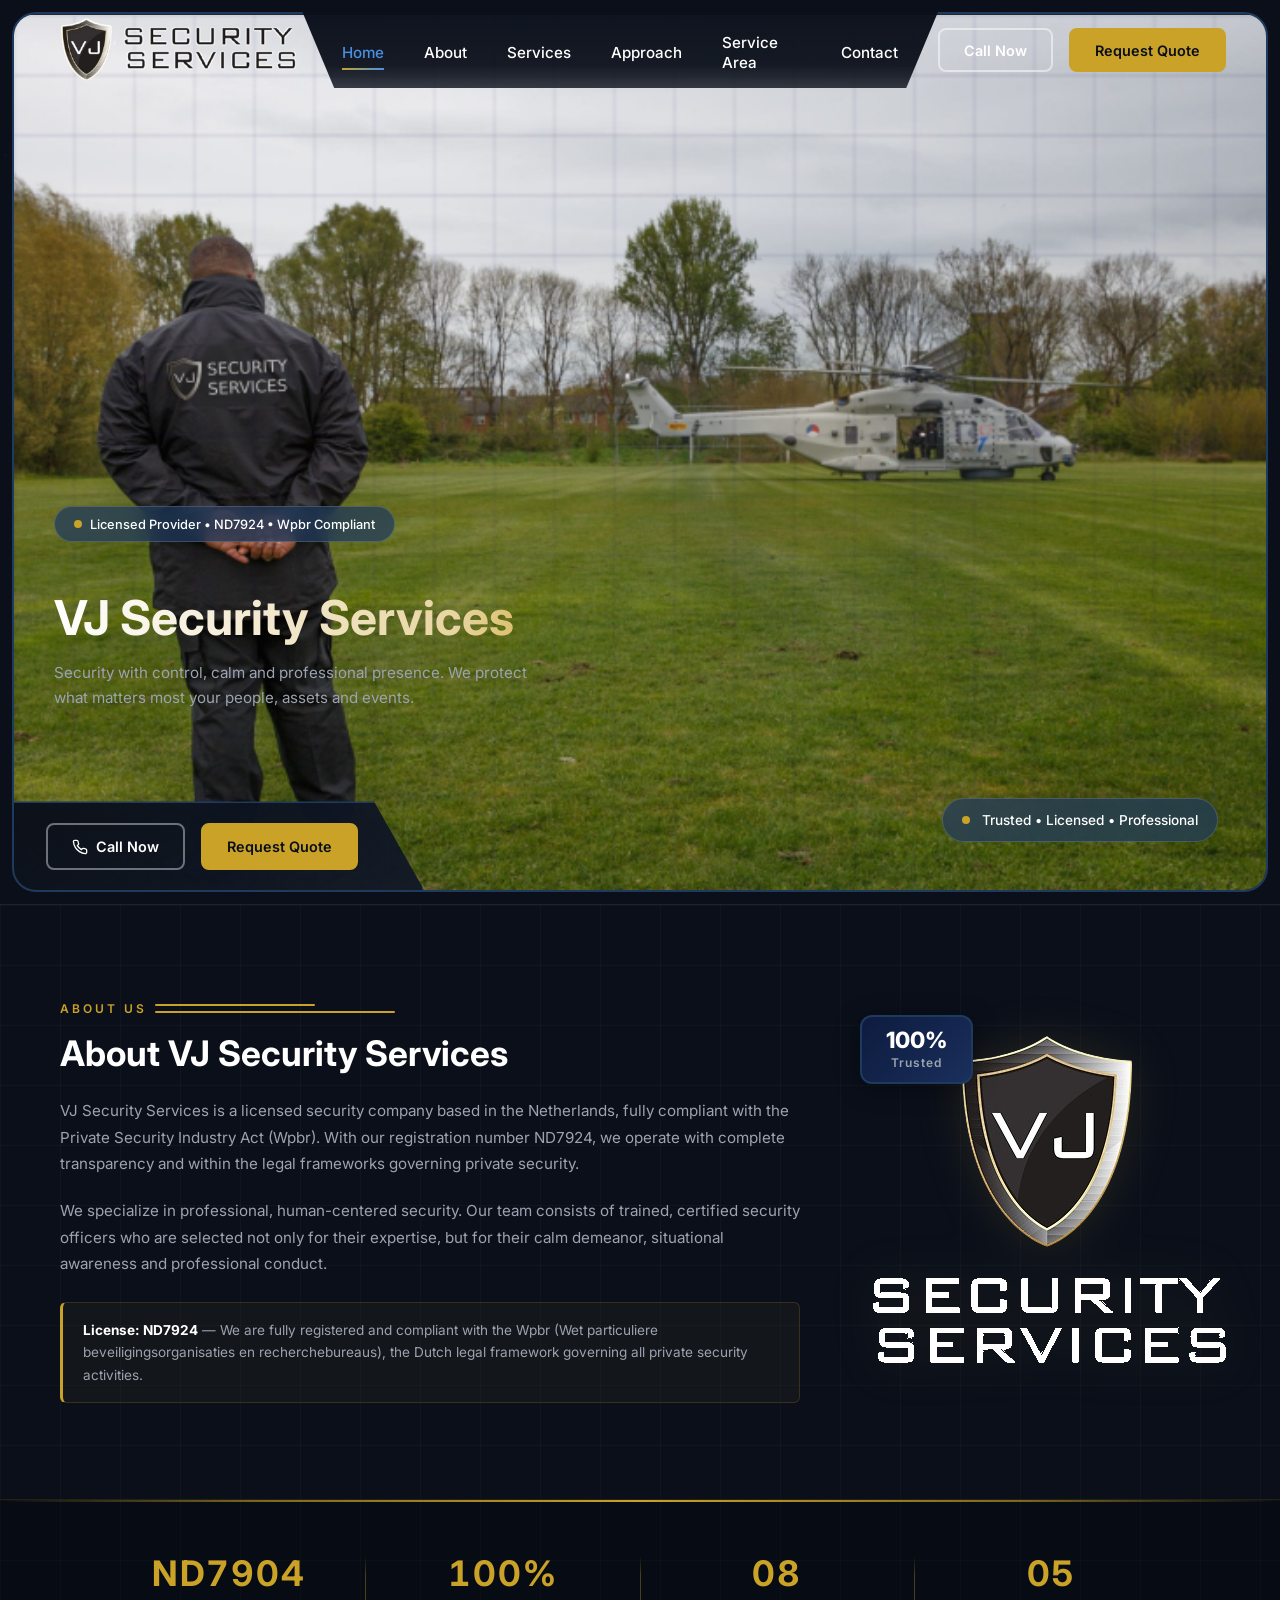
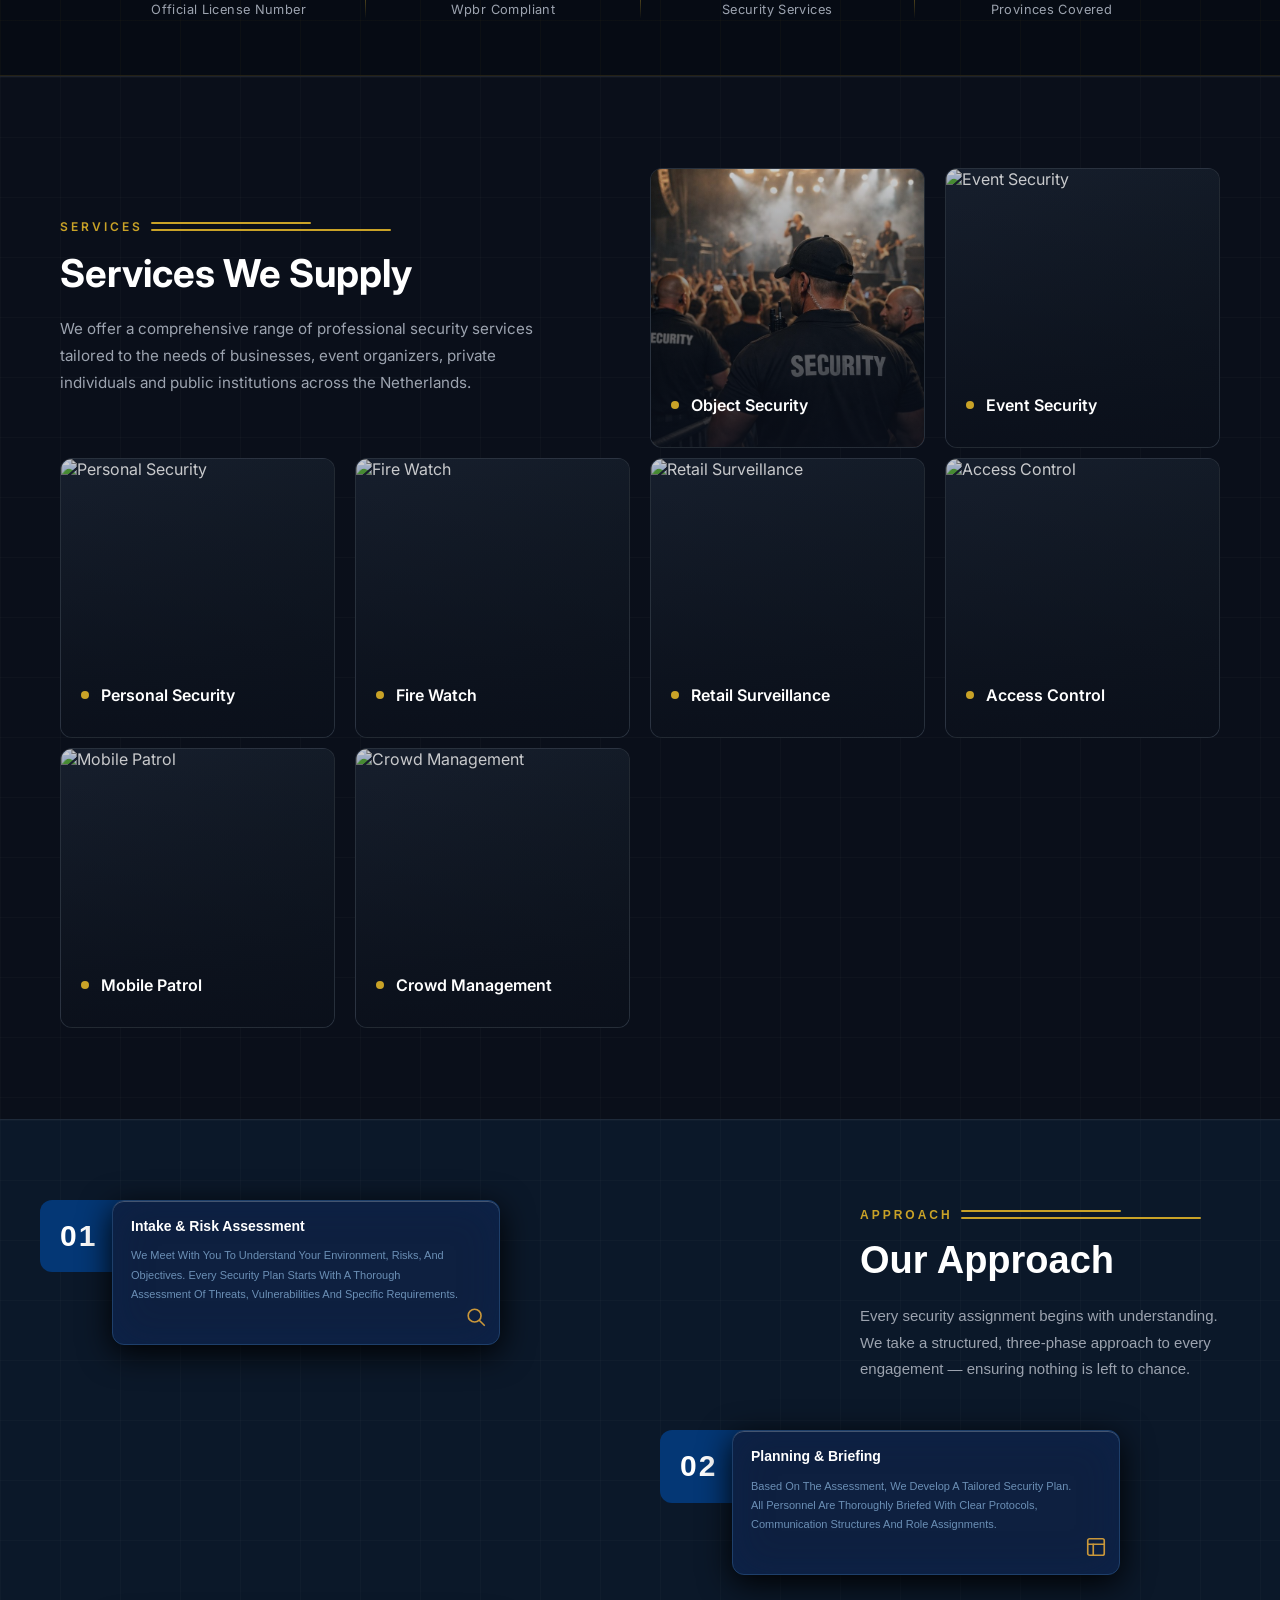
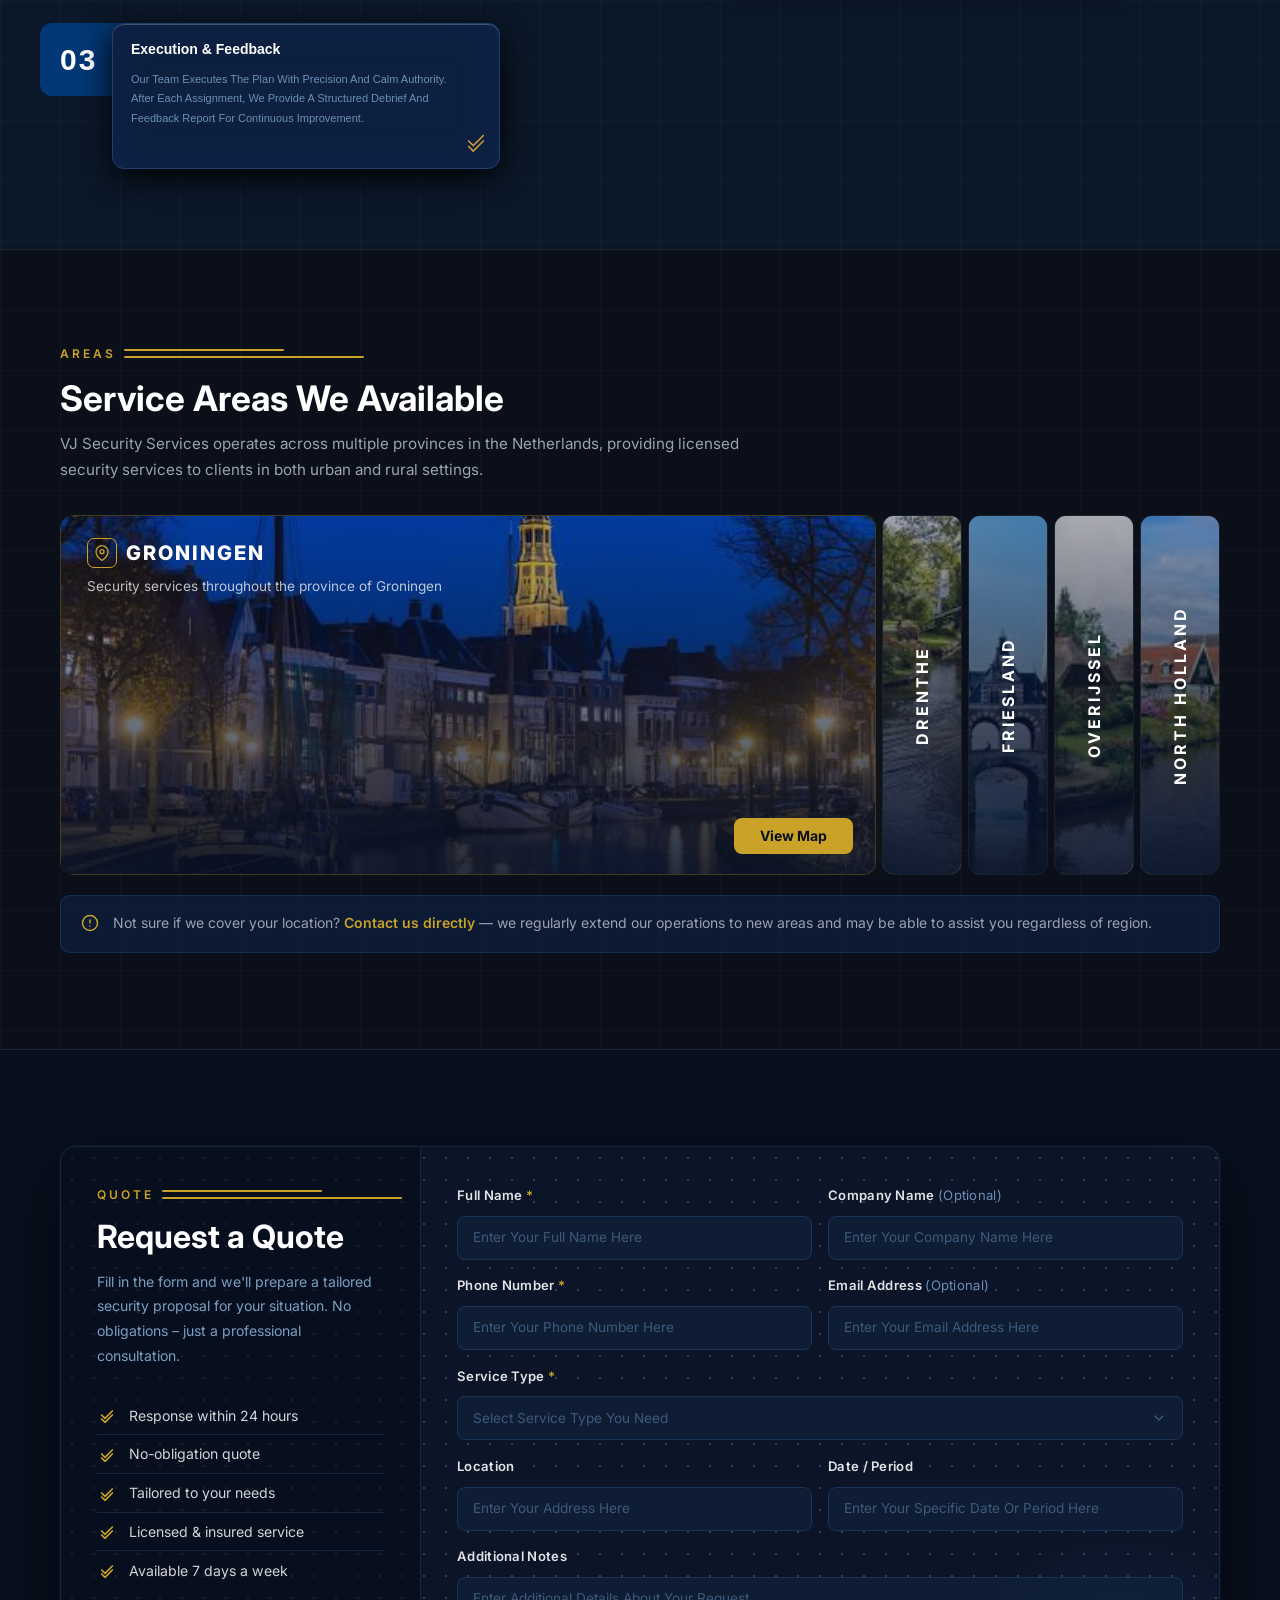
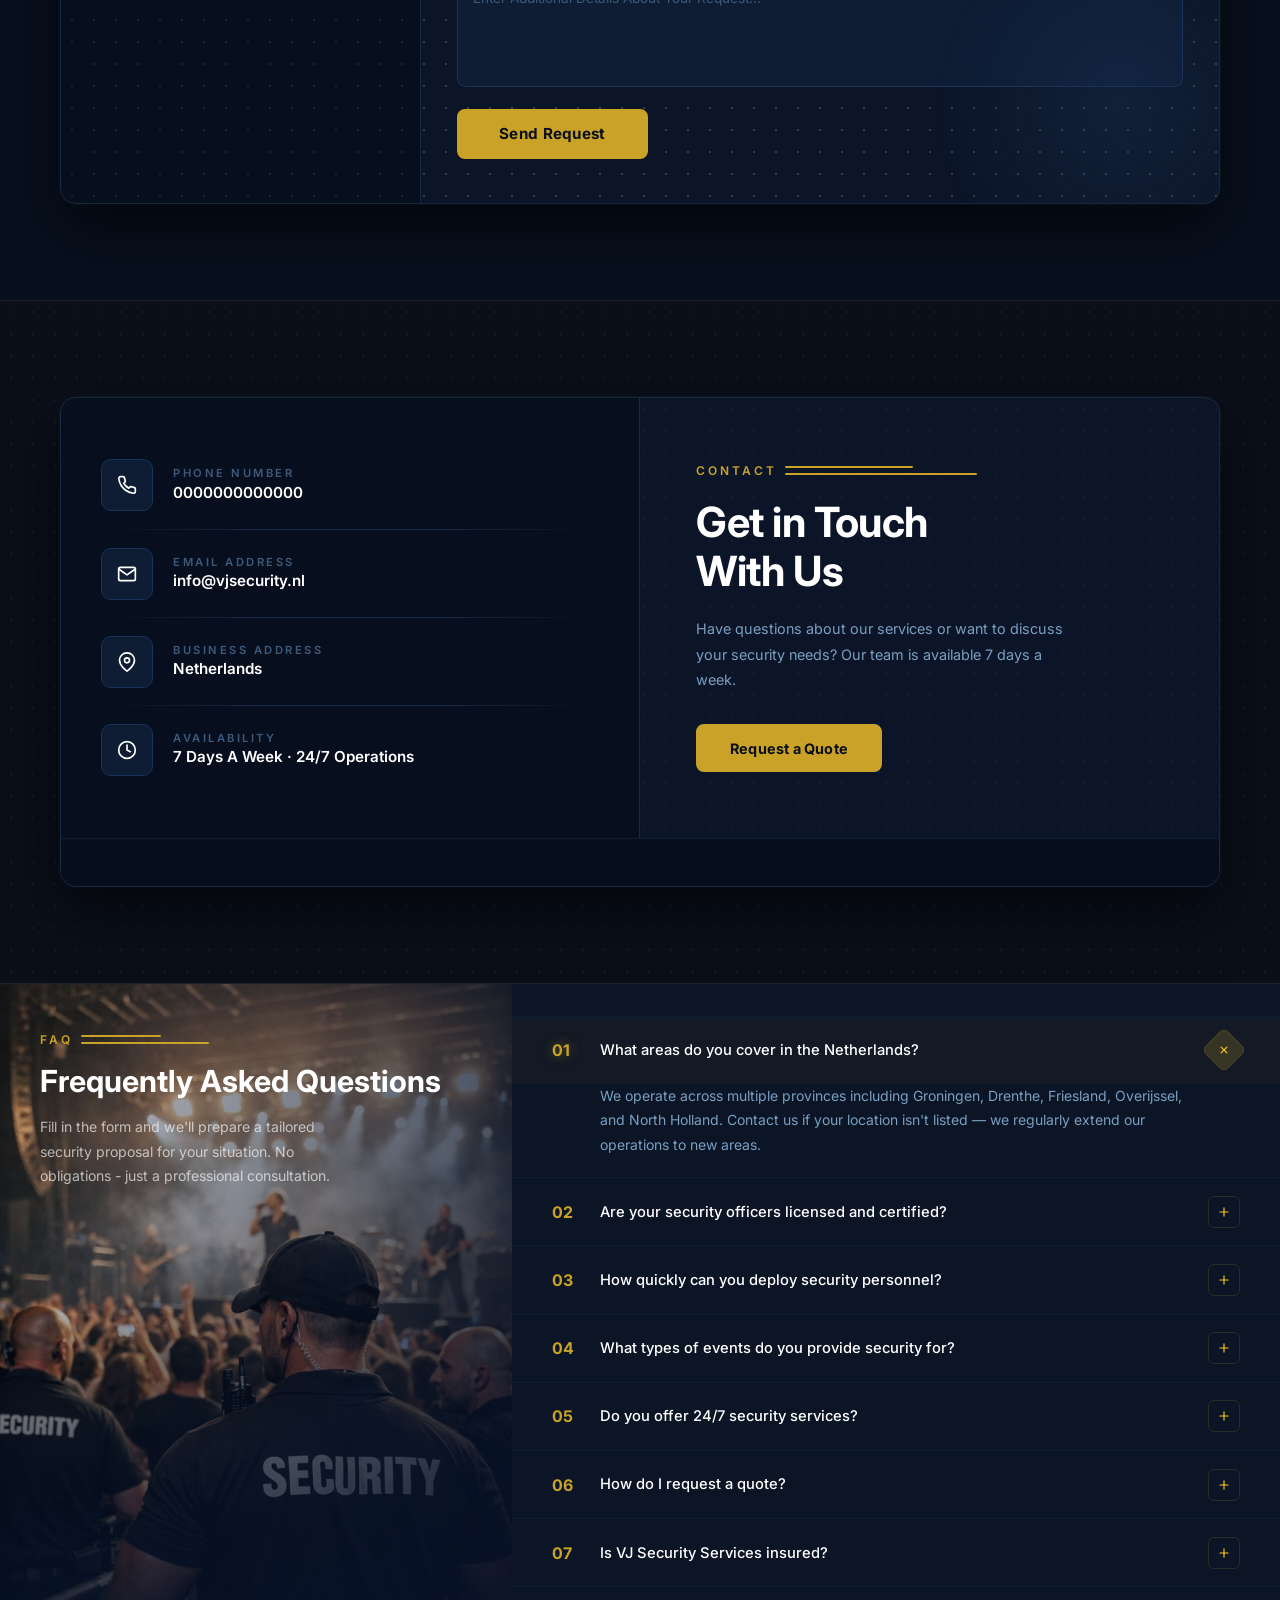
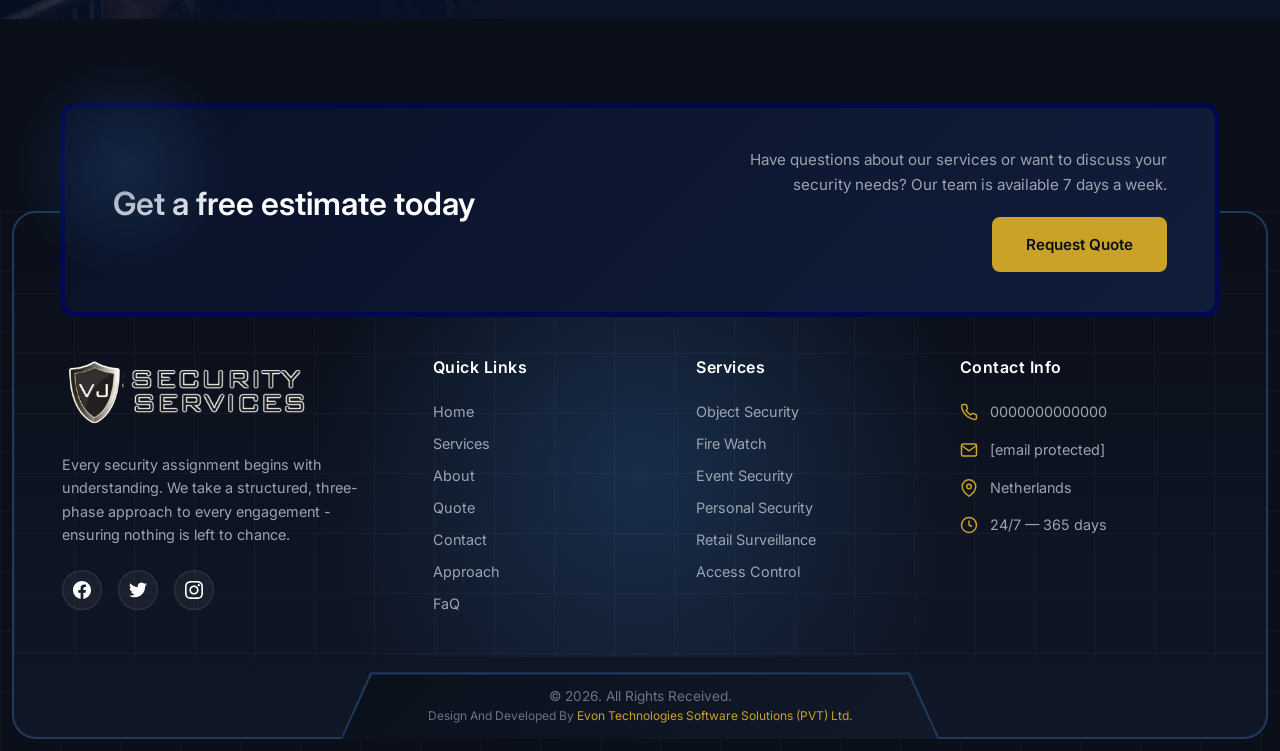
==== commit c49c90cd: "Kawya" ====
--- a/index.html
+++ b/index.html
@@ -1,5 +1,6 @@
 <!DOCTYPE html>
 <html lang="en">
+
 <head>
     <meta charset="UTF-8">
     <meta name="viewport" content="width=device-width, initial-scale=1.0">
@@ -10,11 +11,13 @@
 
     <!-- External CSS -->
     <link rel="stylesheet" href="style.css">
+    <link rel="stylesheet" href="animations.css">
 
     <!-- Base target for links -->
     <base target="_blank">
-<base target="_blank">
+    <base target="_blank">
 </head>
+
 <body>
     <!-- Scroll to Top Button -->
     <div class="scroll-to-top" id="scrollToTop" onclick="scrollToTop()">
@@ -71,7 +74,7 @@
             <div class="mobile-menu" id="mobileMenu">
                 <div class="mobile-menu-close" id="mobileMenuClose">
                     <svg viewBox="0 0 24 24" fill="none" xmlns="http://www.w3.org/2000/svg">
-                        <path d="M18 6L6 18M6 6L18 18" stroke-linecap="round" stroke-linejoin="round"/>
+                        <path d="M18 6L6 18M6 6L18 18" stroke-linecap="round" stroke-linejoin="round" />
                     </svg>
                 </div>
 
@@ -103,7 +106,8 @@
                         <h1 class="hero-title">VJ Security Services</h1>
 
                         <p class="hero-description">
-                            Security with control, calm and professional presence. We protect what matters most your people, assets and events.
+                            Security with control, calm and professional presence. We protect what matters most your
+                            people, assets and events.
                         </p>
                     </div>
                 </div>
@@ -112,7 +116,8 @@
                     <div class="hero-buttons">
                         <a href="tel:+1234567890" class="btn btn-call">
                             <svg viewBox="0 0 24 24" fill="none" stroke="currentColor" stroke-width="2">
-                                <path d="M22 16.92v3a2 2 0 0 1-2.18 2 19.79 19.79 0 0 1-8.63-3.07 19.5 19.5 0 0 1-6-6 19.79 19.79 0 0 1-3.07-8.67A2 2 0 0 1 4.11 2h3a2 2 0 0 1 2 1.72 12.84 12.84 0 0 0 .7 2.81 2 2 0 0 1-.45 2.11L8.09 9.91a16 16 0 0 0 6 6l1.27-1.27a2 2 0 0 1 2.11-.45 12.84 12.84 0 0 0 2.81.7A2 2 0 0 1 22 16.92z"/>
+                                <path
+                                    d="M22 16.92v3a2 2 0 0 1-2.18 2 19.79 19.79 0 0 1-8.63-3.07 19.5 19.5 0 0 1-6-6 19.79 19.79 0 0 1-3.07-8.67A2 2 0 0 1 4.11 2h3a2 2 0 0 1 2 1.72 12.84 12.84 0 0 0 .7 2.81 2 2 0 0 1-.45 2.11L8.09 9.91a16 16 0 0 0 6 6l1.27-1.27a2 2 0 0 1 2.11-.45 12.84 12.84 0 0 0 2.81.7A2 2 0 0 1 22 16.92z" />
                             </svg>
                             Call Now
                         </a>
@@ -129,51 +134,51 @@
         </div>
     </div>
 
-    
-<section id="about" class="about-section">
-    <div class="about-container">
- 
-        <!-- Left: Text Content -->
-        <div class="about-left">
-            <div class="about-label">
-                <span class="about-label-text">ABOUT US</span>
-                <div class="about-label-lines">
-                    <span class="about-label-line"></span>
-                    <span class="about-label-line"></span>
-                </div>
-            </div>
- 
-            <h2 class="about-title">About VJ Security Services</h2>
- 
-            <p class="about-body">
-                VJ Security Services is a licensed security company based in the Netherlands, fully compliant
-                with the Private Security Industry Act (Wpbr). With our registration number ND7924, we operate
-                with complete transparency and within the legal frameworks governing private security.
-            </p>
- 
-            <p class="about-body">
-                We specialize in professional, human-centered security. Our team consists of trained, certified
-                security officers who are selected not only for their expertise, but for their calm demeanor,
-                situational awareness and professional conduct.
-            </p>
- 
-            <div class="about-license-box">
-                <span class="about-license-text">
-                    <strong>License: ND7924</strong> — We are fully registered and compliant with the Wpbr
-                    (Wet particuliere beveiligingsorganisaties en recherchebureaus), the Dutch legal framework
-                    governing all private security activities.
-                </span>
-            </div>
-        </div>
- 
-        <!-- Right: Shield + Badge -->
-        <div class="about-right">
-            <div class="about-trusted-badge">
-                <span class="about-trusted-percent">100%</span>
-                <span class="about-trusted-label">Trusted</span>
-            </div>
- 
-            <!-- <div class="about-shield-wrap">
+
+    <section id="about" class="about-section">
+        <div class="about-container">
+
+            <!-- Left: Text Content -->
+            <div class="about-left">
+                <div class="about-label">
+                    <span class="about-label-text">ABOUT US</span>
+                    <div class="about-label-lines">
+                        <span class="about-label-line"></span>
+                        <span class="about-label-line"></span>
+                    </div>
+                </div>
+
+                <h2 class="about-title">About VJ Security Services</h2>
+
+                <p class="about-body">
+                    VJ Security Services is a licensed security company based in the Netherlands, fully compliant
+                    with the Private Security Industry Act (Wpbr). With our registration number ND7924, we operate
+                    with complete transparency and within the legal frameworks governing private security.
+                </p>
+
+                <p class="about-body">
+                    We specialize in professional, human-centered security. Our team consists of trained, certified
+                    security officers who are selected not only for their expertise, but for their calm demeanor,
+                    situational awareness and professional conduct.
+                </p>
+
+                <div class="about-license-box">
+                    <span class="about-license-text">
+                        <strong>License: ND7924</strong> — We are fully registered and compliant with the Wpbr
+                        (Wet particuliere beveiligingsorganisaties en recherchebureaus), the Dutch legal framework
+                        governing all private security activities.
+                    </span>
+                </div>
+            </div>
+
+            <!-- Right: Shield + Badge -->
+            <div class="about-right">
+                <div class="about-trusted-badge">
+                    <span class="about-trusted-percent">100%</span>
+                    <span class="about-trusted-label">Trusted</span>
+                </div>
+
+                <!-- <div class="about-shield-wrap">
                 <div class="about-shield">
                     <div class="about-shield-inner">
                         <span class="about-shield-vj">VJ</span>
@@ -186,209 +191,887 @@
                 <span>SERVICES</span>
             </div> -->
 
-            <img src="resources/vj__1__page-0001_1-removebg-w.png">
+                <img src="resources/vj__1__page-0001_1-removebg-w.png">
+            </div>
+
         </div>
- 
-    </div>
-</section>
-
-<section id="stats" class="stats-section">
-    <div class="stats-grid">
- 
-        <div class="stat-item">
-            <span class="stat-value" data-target="7924" data-prefix="ND">ND0</span>
-            <span class="stat-label">Official License Number</span>
+    </section>
+
+    <section id="stats" class="stats-section">
+        <div class="stats-grid">
+
+            <div class="stat-item">
+                <span class="stat-value" data-target="7924" data-prefix="ND">ND0</span>
+                <span class="stat-label">Official License Number</span>
+            </div>
+
+            <div class="stat-divider"></div>
+
+            <div class="stat-item">
+                <span class="stat-value" data-target="100" data-suffix="%">0%</span>
+                <span class="stat-label">Wpbr Compliant</span>
+            </div>
+
+            <div class="stat-divider"></div>
+
+            <div class="stat-item">
+                <span class="stat-value" data-target="8" data-pad="2">00</span>
+                <span class="stat-label">Security Services</span>
+            </div>
+
+            <div class="stat-divider"></div>
+
+            <div class="stat-item">
+                <span class="stat-value" data-target="5" data-pad="2">00</span>
+                <span class="stat-label">Provinces Covered</span>
+            </div>
+
         </div>
- 
-        <div class="stat-divider"></div>
- 
-        <div class="stat-item">
-            <span class="stat-value" data-target="100" data-suffix="%">0%</span>
-            <span class="stat-label">Wpbr Compliant</span>
+    </section>
+
+    <section id="services" class="services-section">
+        <div class="services-container">
+
+            <div class="services-grid">
+
+                <!-- Text Block (spans 2×1) -->
+                <div class="services-intro">
+                    <div class="services-label">
+                        <span class="services-label-text">SERVICES</span>
+                        <div class="services-label-lines">
+                            <span class="services-label-line"></span>
+                            <span class="services-label-line"></span>
+                        </div>
+                    </div>
+                    <h2 class="services-title">Services We Supply</h2>
+                    <p class="services-description">
+                        We offer a comprehensive range of professional security services tailored to the needs of
+                        businesses, event organizers, private individuals and public institutions across the
+                        Netherlands.
+                    </p>
+                </div>
+
+                <!-- Item 2: Object Security -->
+                <div class="service-card">
+                    <div class="service-card-image">
+                        <img src="resources/large event security guards services.jpeg" alt="Object Security"
+                            loading="lazy">
+                        <div class="service-card-overlay"></div>
+                    </div>
+                    <div class="service-card-content">
+                        <div class="service-card-header">
+                            <div class="service-card-dot"></div>
+                            <h3 class="service-card-title">Object Security</h3>
+                        </div>
+                        <p class="service-card-desc">
+                            Professional protection of commercial and industrial premises, including access management
+                            and patrols.
+                        </p>
+                    </div>
+                </div>
+
+                <!-- Item 3: Event Security -->
+                <div class="service-card">
+                    <div class="service-card-image">
+                        <img src="resources/services/event-security.jpg" alt="Event Security" loading="lazy">
+                        <div class="service-card-overlay"></div>
+                    </div>
+                    <div class="service-card-content">
+                        <div class="service-card-header">
+                            <div class="service-card-dot"></div>
+                            <h3 class="service-card-title">Event Security</h3>
+                        </div>
+                        <p class="service-card-desc">
+                            Comprehensive security solutions for concerts, festivals, corporate events and private
+                            gatherings.
+                        </p>
+                    </div>
+                </div>
+
+                <!-- Item 4: Personal Security -->
+                <div class="service-card">
+                    <div class="service-card-image">
+                        <img src="resources/services/personal-security.jpg" alt="Personal Security" loading="lazy">
+                        <div class="service-card-overlay"></div>
+                    </div>
+                    <div class="service-card-content">
+                        <div class="service-card-header">
+                            <div class="service-card-dot"></div>
+                            <h3 class="service-card-title">Personal Security</h3>
+                        </div>
+                        <p class="service-card-desc">
+                            Dedicated protection services for VIPs, executives and individuals requiring personal
+                            safety.
+                        </p>
+                    </div>
+                </div>
+
+                <!-- Item 5: Fire Watch -->
+                <div class="service-card">
+                    <div class="service-card-image">
+                        <img src="resources/services/fire-watch.jpg" alt="Fire Watch" loading="lazy">
+                        <div class="service-card-overlay"></div>
+                    </div>
+                    <div class="service-card-content">
+                        <div class="service-card-header">
+                            <div class="service-card-dot"></div>
+                            <h3 class="service-card-title">Fire Watch</h3>
+                        </div>
+                        <p class="service-card-desc">
+                            Trained fire watch personnel to monitor premises and ensure rapid response to fire hazards.
+                        </p>
+                    </div>
+                </div>
+
+                <!-- Item 6: Retail Surveillance -->
+                <div class="service-card">
+                    <div class="service-card-image">
+                        <img src="resources/services/retail-surveillance.jpg" alt="Retail Surveillance" loading="lazy">
+                        <div class="service-card-overlay"></div>
+                    </div>
+                    <div class="service-card-content">
+                        <div class="service-card-header">
+                            <div class="service-card-dot"></div>
+                            <h3 class="service-card-title">Retail Surveillance</h3>
+                        </div>
+                        <p class="service-card-desc">
+                            Loss prevention and customer safety services for retail stores and shopping centers.
+                        </p>
+                    </div>
+                </div>
+
+                <!-- Item 7: Access Control -->
+                <div class="service-card">
+                    <div class="service-card-image">
+                        <img src="resources/services/access-control.jpg" alt="Access Control" loading="lazy">
+                        <div class="service-card-overlay"></div>
+                    </div>
+                    <div class="service-card-content">
+                        <div class="service-card-header">
+                            <div class="service-card-dot"></div>
+                            <h3 class="service-card-title">Access Control</h3>
+                        </div>
+                        <p class="service-card-desc">
+                            Professional management of entry points, visitor verification and secure area monitoring.
+                        </p>
+                    </div>
+                </div>
+
+                <!-- Item 8: Mobile Patrol -->
+                <div class="service-card">
+                    <div class="service-card-image">
+                        <img src="resources/services/mobile-patrol.jpg" alt="Mobile Patrol" loading="lazy">
+                        <div class="service-card-overlay"></div>
+                    </div>
+                    <div class="service-card-content">
+                        <div class="service-card-header">
+                            <div class="service-card-dot"></div>
+                            <h3 class="service-card-title">Mobile Patrol</h3>
+                        </div>
+                        <p class="service-card-desc">
+                            Regular vehicle patrols covering multiple locations with rapid incident response capability.
+                        </p>
+                    </div>
+                </div>
+
+                <!-- Item 9: Crowd Management -->
+                <div class="service-card">
+                    <div class="service-card-image">
+                        <img src="resources/services/crowd-management.jpg" alt="Crowd Management" loading="lazy">
+                        <div class="service-card-overlay"></div>
+                    </div>
+                    <div class="service-card-content">
+                        <div class="service-card-header">
+                            <div class="service-card-dot"></div>
+                            <h3 class="service-card-title">Crowd Management</h3>
+                        </div>
+                        <p class="service-card-desc">
+                            Expert crowd flow management and safety protocols for large public gatherings and venues.
+                        </p>
+                    </div>
+                </div>
+
+            </div>
+
         </div>
- 
-        <div class="stat-divider"></div>
- 
-        <div class="stat-item">
-            <span class="stat-value" data-target="8" data-pad="2">00</span>
-            <span class="stat-label">Security Services</span>
+    </section>
+
+    <!-- ============================================
+         APPROACH SECTION
+         ============================================ -->
+    <section id="approach" class="approach-section">
+        <div class="approach-inner">
+
+            <!-- TOP ROW: Card 01 left + Header right -->
+            <div class="approach-top-row">
+
+                <!-- Card 01 -->
+                <div class="approach-card-wrapper" data-approach-card>
+                    <div class="approach-number-box"><span class="approach-number">01</span></div>
+                    <div class="approach-content-card">
+                        <div class="approach-card-title">Intake &amp; Risk Assessment</div>
+                        <div class="approach-card-desc">We Meet With You To Understand Your Environment, Risks, And
+                            Objectives. Every Security Plan Starts With A Thorough Assessment Of Threats,
+                            Vulnerabilities And Specific Requirements.</div>
+                        <div class="approach-icon-btn">
+                            <svg viewBox="0 0 24 24">
+                                <circle cx="10.5" cy="10.5" r="7" />
+                                <line x1="21" y1="21" x2="15.8" y2="15.8" />
+                            </svg>
+                        </div>
+                    </div>
+                </div>
+
+                <!-- Section Header -->
+                <div class="approach-header">
+                    <div class="approach-label">
+                        <span class="approach-label-text">Approach</span>
+                        <div class="approach-label-lines">
+                            <span class="approach-label-line"></span>
+                            <span class="approach-label-line"></span>
+                        </div>
+                    </div>
+                    <h2 class="approach-section-title">Our Approach</h2>
+                    <p class="approach-section-desc">Every security assignment begins with understanding. We take a
+                        structured, three-phase approach to every engagement — ensuring nothing is left to chance.</p>
+                </div>
+
+            </div>
+
+            <!-- MIDDLE ROW: Card 02 right -->
+            <div class="approach-mid-row">
+                <div class="approach-card-wrapper" data-approach-card>
+                    <div class="approach-number-box"><span class="approach-number">02</span></div>
+                    <div class="approach-content-card">
+                        <div class="approach-card-title">Planning &amp; Briefing</div>
+                        <div class="approach-card-desc">Based On The Assessment, We Develop A Tailored Security Plan.
+                            All Personnel Are Thoroughly Briefed With Clear Protocols, Communication Structures And Role
+                            Assignments.</div>
+                        <div class="approach-icon-btn">
+                            <svg viewBox="0 0 24 24">
+                                <rect x="3" y="3" width="18" height="18" rx="2" />
+                                <line x1="3" y1="9" x2="21" y2="9" />
+                                <line x1="9" y1="21" x2="9" y2="9" />
+                            </svg>
+                        </div>
+                    </div>
+                </div>
+            </div>
+
+            <!-- BOTTOM ROW: Card 03 left -->
+            <div class="approach-bot-row">
+                <div class="approach-card-wrapper" data-approach-card>
+                    <div class="approach-number-box"><span class="approach-number">03</span></div>
+                    <div class="approach-content-card">
+                        <div class="approach-card-title">Execution &amp; Feedback</div>
+                        <div class="approach-card-desc">Our Team Executes The Plan With Precision And Calm Authority.
+                            After Each Assignment, We Provide A Structured Debrief And Feedback Report For Continuous
+                            Improvement.</div>
+                        <div class="approach-icon-btn">
+                            <svg viewBox="0 0 24 24">
+                                <polyline points="20 6 9 17 4 12" />
+                                <polyline points="20 12 9 23 4 18" />
+                            </svg>
+                        </div>
+                    </div>
+                </div>
+            </div>
+
         </div>
- 
-        <div class="stat-divider"></div>
- 
-        <div class="stat-item">
-            <span class="stat-value" data-target="5" data-pad="2">00</span>
-            <span class="stat-label">Provinces Covered</span>
+    </section>
+
+    <!-- ============================================
+         SERVICE AREAS SECTION
+         ============================================ -->
+    <section id="service-areas" class="areas-section">
+        <div class="areas-container">
+
+            <!-- Header -->
+            <div class="areas-header">
+                <div class="areas-label">
+                    <span class="areas-label-text">AREAS</span>
+                    <div class="areas-label-lines">
+                        <span class="areas-label-line"></span>
+                        <span class="areas-label-line"></span>
+                    </div>
+                </div>
+                <h2 class="areas-title">Service Areas We Available</h2>
+                <p class="areas-desc">VJ Security Services operates across multiple provinces in the Netherlands,
+                    providing licensed security services to clients in both urban and rural settings.</p>
+            </div>
+
+            <!-- Accordion Cards -->
+            <div class="areas-accordion" id="areasAccordion">
+
+                <div class="area-card active" data-index="0"
+                    data-map="https://www.google.com/maps/search/Groningen,+Netherlands">
+                    <div class="area-card-bg" style="background-image:url('resources/Untitled.png')"></div>
+                    <div class="area-card-overlay"></div>
+                    <div class="area-card-collapsed-label">GRONINGEN</div>
+                    <div class="area-card-expanded">
+                        <div class="area-card-title-row">
+                            <div class="area-card-icon">
+                                <svg viewBox="0 0 24 24" fill="none" stroke="currentColor" stroke-width="2"
+                                    stroke-linecap="round" stroke-linejoin="round">
+                                    <path d="M21 10c0 7-9 13-9 13s-9-6-9-13a9 9 0 0 1 18 0z" />
+                                    <circle cx="12" cy="10" r="3" />
+                                </svg>
+                            </div>
+                            <h3 class="area-card-name">GRONINGEN</h3>
+                        </div>
+                        <p class="area-card-subdesc">Security services throughout the province of Groningen</p>
+                        <a class="area-view-map-btn" href="https://www.google.com/maps/search/Groningen,+Netherlands"
+                            target="_blank">View Map</a>
+                    </div>
+                </div>
+
+                <div class="area-card" data-index="1"
+                    data-map="https://www.google.com/maps/search/Drenthe,+Netherlands">
+                    <div class="area-card-bg" style="background-image:url('resources/Untitled\ \(1\).png')"></div>
+                    <div class="area-card-overlay"></div>
+                    <div class="area-card-collapsed-label">DRENTHE</div>
+                    <div class="area-card-expanded">
+                        <div class="area-card-title-row">
+                            <div class="area-card-icon">
+                                <svg viewBox="0 0 24 24" fill="none" stroke="currentColor" stroke-width="2"
+                                    stroke-linecap="round" stroke-linejoin="round">
+                                    <path d="M21 10c0 7-9 13-9 13s-9-6-9-13a9 9 0 0 1 18 0z" />
+                                    <circle cx="12" cy="10" r="3" />
+                                </svg>
+                            </div>
+                            <h3 class="area-card-name">DRENTHE</h3>
+                        </div>
+                        <p class="area-card-subdesc">Security services throughout the province of Drenthe</p>
+                        <a class="area-view-map-btn" href="https://www.google.com/maps/search/Drenthe,+Netherlands"
+                            target="_blank">View Map</a>
+                    </div>
+                </div>
+
+                <div class="area-card" data-index="2"
+                    data-map="https://www.google.com/maps/search/Friesland,+Netherlands">
+                    <div class="area-card-bg" style="background-image:url('resources/Untitled\ \(2\).png')"></div>
+                    <div class="area-card-overlay"></div>
+                    <div class="area-card-collapsed-label">FRIESLAND</div>
+                    <div class="area-card-expanded">
+                        <div class="area-card-title-row">
+                            <div class="area-card-icon">
+                                <svg viewBox="0 0 24 24" fill="none" stroke="currentColor" stroke-width="2"
+                                    stroke-linecap="round" stroke-linejoin="round">
+                                    <path d="M21 10c0 7-9 13-9 13s-9-6-9-13a9 9 0 0 1 18 0z" />
+                                    <circle cx="12" cy="10" r="3" />
+                                </svg>
+                            </div>
+                            <h3 class="area-card-name">FRIESLAND</h3>
+                        </div>
+                        <p class="area-card-subdesc">Security services throughout the province of Friesland</p>
+                        <a class="area-view-map-btn" href="https://www.google.com/maps/search/Friesland,+Netherlands"
+                            target="_blank">View Map</a>
+                    </div>
+                </div>
+
+                <div class="area-card" data-index="3"
+                    data-map="https://www.google.com/maps/search/Overijssel,+Netherlands">
+                    <div class="area-card-bg" style="background-image:url('resources/Untitled\ \(3\).png')"></div>
+                    <div class="area-card-overlay"></div>
+                    <div class="area-card-collapsed-label">OVERIJSSEL</div>
+                    <div class="area-card-expanded">
+                        <div class="area-card-title-row">
+                            <div class="area-card-icon">
+                                <svg viewBox="0 0 24 24" fill="none" stroke="currentColor" stroke-width="2"
+                                    stroke-linecap="round" stroke-linejoin="round">
+                                    <path d="M21 10c0 7-9 13-9 13s-9-6-9-13a9 9 0 0 1 18 0z" />
+                                    <circle cx="12" cy="10" r="3" />
+                                </svg>
+                            </div>
+                            <h3 class="area-card-name">OVERIJSSEL</h3>
+                        </div>
+                        <p class="area-card-subdesc">Security services throughout the province of Overijssel</p>
+                        <a class="area-view-map-btn" href="https://www.google.com/maps/search/Overijssel,+Netherlands"
+                            target="_blank">View Map</a>
+                    </div>
+                </div>
+
+                <div class="area-card" data-index="4"
+                    data-map="https://www.google.com/maps/search/North+Holland,+Netherlands">
+                    <div class="area-card-bg" style="background-image:url('resources/Untitled\ \(4\).png')"></div>
+                    <div class="area-card-overlay"></div>
+                    <div class="area-card-collapsed-label">NORTH HOLLAND</div>
+                    <div class="area-card-expanded">
+                        <div class="area-card-title-row">
+                            <div class="area-card-icon">
+                                <svg viewBox="0 0 24 24" fill="none" stroke="currentColor" stroke-width="2"
+                                    stroke-linecap="round" stroke-linejoin="round">
+                                    <path d="M21 10c0 7-9 13-9 13s-9-6-9-13a9 9 0 0 1 18 0z" />
+                                    <circle cx="12" cy="10" r="3" />
+                                </svg>
+                            </div>
+                            <h3 class="area-card-name">NORTH HOLLAND</h3>
+                        </div>
+                        <p class="area-card-subdesc">Security services throughout the province of North Holland</p>
+                        <a class="area-view-map-btn"
+                            href="https://www.google.com/maps/search/North+Holland,+Netherlands" target="_blank">View
+                            Map</a>
+                    </div>
+                </div>
+
+            </div>
+
+            <!-- Info Bar -->
+            <div class="areas-info-bar">
+                <div class="areas-info-icon">
+                    <svg viewBox="0 0 24 24" fill="none" stroke="currentColor" stroke-width="2" stroke-linecap="round"
+                        stroke-linejoin="round">
+                        <circle cx="12" cy="12" r="10" />
+                        <line x1="12" y1="8" x2="12" y2="12" />
+                        <line x1="12" y1="16" x2="12.01" y2="16" />
+                    </svg>
+                </div>
+                <p>Not sure if we cover your location? <a href="#contact" class="areas-info-link">Contact us
+                        directly</a> — we regularly extend our operations to new areas and may be able to assist you
+                    regardless of region.</p>
+            </div>
+
         </div>
- 
-    </div>
-</section>
-
-    <section id="services" class="services-section">
-    <div class="services-container">
-        
-        <div class="services-grid">
-            
-            <!-- Text Block (spans 2×1) -->
-            <div class="services-intro">
-                <div class="services-label">
-                    <span class="services-label-text">SERVICES</span>
-                    <div class="services-label-lines">
-                        <span class="services-label-line"></span>
-                        <span class="services-label-line"></span>
-                    </div>
-                </div>
-                <h2 class="services-title">Services We Supply</h2>
-                <p class="services-description">
-                    We offer a comprehensive range of professional security services tailored to the needs of businesses, event organizers, private individuals and public institutions across the Netherlands.
-                </p>
-            </div>
-            
-            <!-- Item 2: Object Security -->
-            <div class="service-card">
-                <div class="service-card-image">
-                    <img src="resources/large event security guards services.jpeg" alt="Object Security" loading="lazy">
-                    <div class="service-card-overlay"></div>
-                </div>
-                <div class="service-card-content">
-                    <div class="service-card-header">
-                        <div class="service-card-dot"></div>
-                        <h3 class="service-card-title">Object Security</h3>
-                    </div>
-                    <p class="service-card-desc">
-                        Professional protection of commercial and industrial premises, including access management and patrols.
+    </section>
+
+    <!-- ============================================
+         booking / QUOTE SECTION
+         ============================================ -->
+    <section id="booking" class="quote-section">
+        <div class="quote-outer">
+
+            <div class="quote-card">
+
+                <!-- LEFT: Info -->
+                <div class="quote-left">
+                    <div class="quote-label">
+                        <span class="quote-label-text">QUOTE</span>
+                        <div class="quote-label-lines">
+                            <span class="quote-label-line"></span>
+                            <span class="quote-label-line"></span>
+                        </div>
+                    </div>
+                    <h2 class="quote-title">Request a Quote</h2>
+                    <p class="quote-desc">Fill in the form and we'll prepare a tailored security proposal for your
+                        situation. No obligations – just a professional consultation.</p>
+
+                    <ul class="quote-features">
+                        <li>
+                            <span class="quote-check">
+                                <svg viewBox="0 0 24 24" fill="none" stroke="currentColor" stroke-width="2.5"
+                                    stroke-linecap="round" stroke-linejoin="round">
+                                    <polyline points="20 6 9 17 4 12" />
+                                    <polyline points="20 12 9 23 4 18" />
+                                </svg>
+                            </span>
+                            Response within 24 hours
+                        </li>
+                        <li>
+                            <span class="quote-check">
+                                <svg viewBox="0 0 24 24" fill="none" stroke="currentColor" stroke-width="2.5"
+                                    stroke-linecap="round" stroke-linejoin="round">
+                                    <polyline points="20 6 9 17 4 12" />
+                                    <polyline points="20 12 9 23 4 18" />
+                                </svg>
+                            </span>
+                            No-obligation quote
+                        </li>
+                        <li>
+                            <span class="quote-check">
+                                <svg viewBox="0 0 24 24" fill="none" stroke="currentColor" stroke-width="2.5"
+                                    stroke-linecap="round" stroke-linejoin="round">
+                                    <polyline points="20 6 9 17 4 12" />
+                                    <polyline points="20 12 9 23 4 18" />
+                                </svg>
+                            </span>
+                            Tailored to your needs
+                        </li>
+                        <li>
+                            <span class="quote-check">
+                                <svg viewBox="0 0 24 24" fill="none" stroke="currentColor" stroke-width="2.5"
+                                    stroke-linecap="round" stroke-linejoin="round">
+                                    <polyline points="20 6 9 17 4 12" />
+                                    <polyline points="20 12 9 23 4 18" />
+                                </svg>
+                            </span>
+                            Licensed &amp; insured service
+                        </li>
+                        <li>
+                            <span class="quote-check">
+                                <svg viewBox="0 0 24 24" fill="none" stroke="currentColor" stroke-width="2.5"
+                                    stroke-linecap="round" stroke-linejoin="round">
+                                    <polyline points="20 6 9 17 4 12" />
+                                    <polyline points="20 12 9 23 4 18" />
+                                </svg>
+                            </span>
+                            Available 7 days a week
+                        </li>
+                    </ul>
+                </div>
+
+                <!-- RIGHT: Fields (no <form>) -->
+                <div class="quote-right">
+
+                    <div class="quote-row">
+                        <div class="quote-field">
+                            <div class="quote-field-label">Full Name <span class="quote-required">*</span></div>
+                            <div class="quote-input-wrap">
+                                <div class="quote-input" contenteditable="true"
+                                    data-placeholder="Enter Your Full Name Here"></div>
+                            </div>
+                        </div>
+                        <div class="quote-field">
+                            <div class="quote-field-label">Company Name <span class="quote-optional">(Optional)</span>
+                            </div>
+                            <div class="quote-input-wrap">
+                                <div class="quote-input" contenteditable="true"
+                                    data-placeholder="Enter Your Company Name Here"></div>
+                            </div>
+                        </div>
+                    </div>
+
+                    <div class="quote-row">
+                        <div class="quote-field">
+                            <div class="quote-field-label">Phone Number <span class="quote-required">*</span></div>
+                            <div class="quote-input-wrap">
+                                <div class="quote-input" contenteditable="true"
+                                    data-placeholder="Enter Your Phone Number Here"></div>
+                            </div>
+                        </div>
+                        <div class="quote-field">
+                            <div class="quote-field-label">Email Address <span class="quote-optional">(Optional)</span>
+                            </div>
+                            <div class="quote-input-wrap">
+                                <div class="quote-input" contenteditable="true"
+                                    data-placeholder="Enter Your Email Address Here"></div>
+                            </div>
+                        </div>
+                    </div>
+
+                    <div class="quote-row">
+                        <div class="quote-field quote-field--full">
+                            <div class="quote-field-label">Service Type <span class="quote-required">*</span></div>
+                            <div class="quote-input-wrap quote-select-wrap">
+                                <div class="quote-select" id="serviceTypeSelect">
+                                    <span class="quote-select-text">Select Service Type You Need</span>
+                                    <svg class="quote-select-arrow" viewBox="0 0 24 24" fill="none"
+                                        stroke="currentColor" stroke-width="2" stroke-linecap="round"
+                                        stroke-linejoin="round">
+                                        <polyline points="6 9 12 15 18 9" />
+                                    </svg>
+                                </div>
+                                <div class="quote-select-dropdown" id="serviceDropdown">
+                                    <div class="quote-select-option" data-value="object">Object Security</div>
+                                    <div class="quote-select-option" data-value="event">Event Security</div>
+                                    <div class="quote-select-option" data-value="personal">Personal Security</div>
+                                    <div class="quote-select-option" data-value="fire">Fire Watch</div>
+                                    <div class="quote-select-option" data-value="retail">Retail Surveillance</div>
+                                    <div class="quote-select-option" data-value="access">Access Control</div>
+                                    <div class="quote-select-option" data-value="patrol">Mobile Patrol</div>
+                                    <div class="quote-select-option" data-value="crowd">Crowd Management</div>
+                                </div>
+                            </div>
+                        </div>
+                    </div>
+
+                    <div class="quote-row">
+                        <div class="quote-field">
+                            <div class="quote-field-label">Location</div>
+                            <div class="quote-input-wrap">
+                                <div class="quote-input" contenteditable="true"
+                                    data-placeholder="Enter Your Address Here"></div>
+                            </div>
+                        </div>
+                        <div class="quote-field">
+                            <div class="quote-field-label">Date / Period</div>
+                            <div class="quote-input-wrap">
+                                <div class="quote-input" contenteditable="true"
+                                    data-placeholder="Enter Your Specific Date Or Period Here"></div>
+                            </div>
+                        </div>
+                    </div>
+
+                    <div class="quote-row">
+                        <div class="quote-field quote-field--full">
+                            <div class="quote-field-label">Additional Notes</div>
+                            <div class="quote-input-wrap">
+                                <div class="quote-input quote-textarea" contenteditable="true"
+                                    data-placeholder="Enter Additional Details About Your Request..."></div>
+                            </div>
+                        </div>
+                    </div>
+
+                    <div class="quote-submit-row">
+                        <div class="quote-submit-btn" id="quoteSubmitBtn">Send Request</div>
+                    </div>
+
+                </div>
+            </div>
+
+        </div>
+    </section>
+
+    <!-- ============================================
+     VJ SECURITY SERVICES — CONTACT SECTION
+     Matches existing design system exactly
+     ============================================ -->
+
+    <section id="contact" class="contact-section">
+        <div class="contact-outer">
+            <div class="contact-card">
+
+                <!-- DOT TEXTURE (matches quote-card::before) -->
+                <!-- Applied via CSS ::before -->
+
+                <!-- LEFT: Contact Info Items -->
+                <div class="contact-info-left">
+
+                    <div class="contact-info-item">
+                        <div class="contact-icon-box">
+                            <svg viewBox="0 0 24 24" fill="none" stroke="currentColor" stroke-width="2"
+                                stroke-linecap="round" stroke-linejoin="round">
+                                <path
+                                    d="M22 16.92v3a2 2 0 0 1-2.18 2 19.79 19.79 0 0 1-8.63-3.07 19.5 19.5 0 0 1-6-6 19.79 19.79 0 0 1-3.07-8.67A2 2 0 0 1 4.11 2h3a2 2 0 0 1 2 1.72 12.84 12.84 0 0 0 .7 2.81 2 2 0 0 1-.45 2.11L8.09 9.91a16 16 0 0 0 6 6l1.27-1.27a2 2 0 0 1 2.11-.45 12.84 12.84 0 0 0 2.81.7A2 2 0 0 1 22 16.92z" />
+                            </svg>
+                        </div>
+                        <div class="contact-info-text">
+                            <span class="contact-info-label">PHONE NUMBER</span>
+                            <span class="contact-info-value">0000000000000</span>
+                        </div>
+                    </div>
+
+                    <div class="contact-info-divider"></div>
+
+                    <div class="contact-info-item">
+                        <div class="contact-icon-box">
+                            <svg viewBox="0 0 24 24" fill="none" stroke="currentColor" stroke-width="2"
+                                stroke-linecap="round" stroke-linejoin="round">
+                                <path d="M4 4h16c1.1 0 2 .9 2 2v12c0 1.1-.9 2-2 2H4c-1.1 0-2-.9-2-2V6c0-1.1.9-2 2-2z" />
+                                <polyline points="22,6 12,13 2,6" />
+                            </svg>
+                        </div>
+                        <div class="contact-info-text">
+                            <span class="contact-info-label">EMAIL ADDRESS</span>
+                            <span class="contact-info-value">info@vjsecurity.nl</span>
+                        </div>
+                    </div>
+
+                    <div class="contact-info-divider"></div>
+
+                    <div class="contact-info-item">
+                        <div class="contact-icon-box">
+                            <svg viewBox="0 0 24 24" fill="none" stroke="currentColor" stroke-width="2"
+                                stroke-linecap="round" stroke-linejoin="round">
+                                <path d="M21 10c0 7-9 13-9 13s-9-6-9-13a9 9 0 0 1 18 0z" />
+                                <circle cx="12" cy="10" r="3" />
+                            </svg>
+                        </div>
+                        <div class="contact-info-text">
+                            <span class="contact-info-label">BUSINESS ADDRESS</span>
+                            <span class="contact-info-value">Netherlands</span>
+                        </div>
+                    </div>
+
+                    <div class="contact-info-divider"></div>
+
+                    <div class="contact-info-item">
+                        <div class="contact-icon-box">
+                            <svg viewBox="0 0 24 24" fill="none" stroke="currentColor" stroke-width="2"
+                                stroke-linecap="round" stroke-linejoin="round">
+                                <circle cx="12" cy="12" r="10" />
+                                <polyline points="12 6 12 12 16 14" />
+                            </svg>
+                        </div>
+                        <div class="contact-info-text">
+                            <span class="contact-info-label">AVAILABILITY</span>
+                            <span class="contact-info-value">7 Days A Week · 24/7 Operations</span>
+                        </div>
+                    </div>
+
+                </div>
+
+                <!-- RIGHT: Heading + Description -->
+                <div class="contact-info-right">
+
+                    <div class="contact-info-label-tag">
+                        <span class="contact-info-tag-text">CONTACT</span>
+                        <div class="contact-tag-lines">
+                            <span class="contact-tag-line"></span>
+                            <span class="contact-tag-line"></span>
+                        </div>
+                    </div>
+
+                    <h2 class="contact-info-title">Get in Touch<br>With Us</h2>
+
+                    <p class="contact-info-desc">
+                        Have questions about our services or want to discuss your security needs? Our team is available
+                        7 days a week.
                     </p>
-                </div>
-            </div>
-            
-            <!-- Item 3: Event Security -->
-            <div class="service-card">
-                <div class="service-card-image">
-                    <img src="resources/services/event-security.jpg" alt="Event Security" loading="lazy">
-                    <div class="service-card-overlay"></div>
-                </div>
-                <div class="service-card-content">
-                    <div class="service-card-header">
-                        <div class="service-card-dot"></div>
-                        <h3 class="service-card-title">Event Security</h3>
-                    </div>
-                    <p class="service-card-desc">
-                        Comprehensive security solutions for concerts, festivals, corporate events and private gatherings.
-                    </p>
-                </div>
-            </div>
-            
-            <!-- Item 4: Personal Security -->
-            <div class="service-card">
-                <div class="service-card-image">
-                    <img src="resources/services/personal-security.jpg" alt="Personal Security" loading="lazy">
-                    <div class="service-card-overlay"></div>
-                </div>
-                <div class="service-card-content">
-                    <div class="service-card-header">
-                        <div class="service-card-dot"></div>
-                        <h3 class="service-card-title">Personal Security</h3>
-                    </div>
-                    <p class="service-card-desc">
-                        Dedicated protection services for VIPs, executives and individuals requiring personal safety.
-                    </p>
-                </div>
-            </div>
-            
-            <!-- Item 5: Fire Watch -->
-            <div class="service-card">
-                <div class="service-card-image">
-                    <img src="resources/services/fire-watch.jpg" alt="Fire Watch" loading="lazy">
-                    <div class="service-card-overlay"></div>
-                </div>
-                <div class="service-card-content">
-                    <div class="service-card-header">
-                        <div class="service-card-dot"></div>
-                        <h3 class="service-card-title">Fire Watch</h3>
-                    </div>
-                    <p class="service-card-desc">
-                        Trained fire watch personnel to monitor premises and ensure rapid response to fire hazards.
-                    </p>
-                </div>
-            </div>
-            
-            <!-- Item 6: Retail Surveillance -->
-            <div class="service-card">
-                <div class="service-card-image">
-                    <img src="resources/services/retail-surveillance.jpg" alt="Retail Surveillance" loading="lazy">
-                    <div class="service-card-overlay"></div>
-                </div>
-                <div class="service-card-content">
-                    <div class="service-card-header">
-                        <div class="service-card-dot"></div>
-                        <h3 class="service-card-title">Retail Surveillance</h3>
-                    </div>
-                    <p class="service-card-desc">
-                        Loss prevention and customer safety services for retail stores and shopping centers.
-                    </p>
-                </div>
-            </div>
-            
-            <!-- Item 7: Access Control -->
-            <div class="service-card">
-                <div class="service-card-image">
-                    <img src="resources/services/access-control.jpg" alt="Access Control" loading="lazy">
-                    <div class="service-card-overlay"></div>
-                </div>
-                <div class="service-card-content">
-                    <div class="service-card-header">
-                        <div class="service-card-dot"></div>
-                        <h3 class="service-card-title">Access Control</h3>
-                    </div>
-                    <p class="service-card-desc">
-                        Professional management of entry points, visitor verification and secure area monitoring.
-                    </p>
-                </div>
-            </div>
-            
-            <!-- Item 8: Mobile Patrol -->
-            <div class="service-card">
-                <div class="service-card-image">
-                    <img src="resources/services/mobile-patrol.jpg" alt="Mobile Patrol" loading="lazy">
-                    <div class="service-card-overlay"></div>
-                </div>
-                <div class="service-card-content">
-                    <div class="service-card-header">
-                        <div class="service-card-dot"></div>
-                        <h3 class="service-card-title">Mobile Patrol</h3>
-                    </div>
-                    <p class="service-card-desc">
-                        Regular vehicle patrols covering multiple locations with rapid incident response capability.
-                    </p>
-                </div>
-            </div>
-            
-            <!-- Item 9: Crowd Management -->
-            <div class="service-card">
-                <div class="service-card-image">
-                    <img src="resources/services/crowd-management.jpg" alt="Crowd Management" loading="lazy">
-                    <div class="service-card-overlay"></div>
-                </div>
-                <div class="service-card-content">
-                    <div class="service-card-header">
-                        <div class="service-card-dot"></div>
-                        <h3 class="service-card-title">Crowd Management</h3>
-                    </div>
-                    <p class="service-card-desc">
-                        Expert crowd flow management and safety protocols for large public gatherings and venues.
-                    </p>
-                </div>
-            </div>
-            
+
+                    <a href="#contact" class="contact-info-btn">Request a Quote</a>
+                </div>
+
+                <!-- Inner bottom dark bar spanning full card width -->
+                <div class="contact-inner-bar"></div>
+
+            </div>
+
         </div>
-        
-    </div>
-</section>
-
-
-    <section id="approach">Approach Section</section>
-    <section id="service-areas">Service Areas Section</section>
-    <section id="contact">Contact Section</section>
+
+    </section>
+
+    <!-- ============================================
+     VJ SECURITY SERVICES — FAQ SECTION
+     ============================================ -->
+
+    <section id="faq" class="faq-section">
+
+        <div class="faq-inner">
+
+            <!-- LEFT: Image + Text overlay -->
+            <div class="faq-left">
+                <div class="faq-left-bg"></div>
+                <div class="faq-left-gradient"></div>
+                <div class="faq-left-content">
+                    <div class="faq-label">
+                        <span class="faq-label-text">FAQ</span>
+                        <div class="faq-label-lines">
+                            <span class="faq-label-line"></span>
+                            <span class="faq-label-line"></span>
+                        </div>
+                    </div>
+                    <h2 class="faq-title">Frequently Asked Questions</h2>
+                    <p class="faq-desc">Fill in the form and we'll prepare a tailored security proposal for your
+                        situation. No obligations - just a professional consultation.</p>
+                </div>
+            </div>
+
+            <!-- RIGHT: Accordion -->
+            <div class="faq-right">
+
+                <div class="faq-item active" data-faq>
+                    <div class="faq-q">
+                        <span class="faq-num">01</span>
+                        <span class="faq-q-text">What areas do you cover in the Netherlands?</span>
+                        <span class="faq-icon"><svg viewBox="0 0 24 24" fill="none" stroke="currentColor"
+                                stroke-width="2" stroke-linecap="round" stroke-linejoin="round">
+                                <line x1="12" y1="5" x2="12" y2="19" />
+                                <line x1="5" y1="12" x2="19" y2="12" />
+                            </svg></span>
+                    </div>
+                    <div class="faq-a">
+                        <p>We operate across multiple provinces including Groningen, Drenthe, Friesland, Overijssel, and
+                            North Holland. Contact us if your location isn't listed — we regularly extend our operations
+                            to new areas.</p>
+                    </div>
+                </div>
+
+                <div class="faq-item" data-faq>
+                    <div class="faq-q">
+                        <span class="faq-num">02</span>
+                        <span class="faq-q-text">Are your security officers licensed and certified?</span>
+                        <span class="faq-icon"><svg viewBox="0 0 24 24" fill="none" stroke="currentColor"
+                                stroke-width="2" stroke-linecap="round" stroke-linejoin="round">
+                                <line x1="12" y1="5" x2="12" y2="19" />
+                                <line x1="5" y1="12" x2="19" y2="12" />
+                            </svg></span>
+                    </div>
+                    <div class="faq-a">
+                        <p>Yes. All our security personnel are fully trained, certified, and vetted. VJ Security
+                            Services operates under license number ND7924, fully compliant with the Wpbr (Wet
+                            particuliere beveiligingsorganisaties en recherchebureaus).</p>
+                    </div>
+                </div>
+
+                <div class="faq-item" data-faq>
+                    <div class="faq-q">
+                        <span class="faq-num">03</span>
+                        <span class="faq-q-text">How quickly can you deploy security personnel?</span>
+                        <span class="faq-icon"><svg viewBox="0 0 24 24" fill="none" stroke="currentColor"
+                                stroke-width="2" stroke-linecap="round" stroke-linejoin="round">
+                                <line x1="12" y1="5" x2="12" y2="19" />
+                                <line x1="5" y1="12" x2="19" y2="12" />
+                            </svg></span>
+                    </div>
+                    <div class="faq-a">
+                        <p>We aim to respond to all quote requests within 24 hours. Deployment timelines depend on the
+                            scope of the assignment, but we can accommodate both planned events and urgent security
+                            needs.</p>
+                    </div>
+                </div>
+
+                <div class="faq-item" data-faq>
+                    <div class="faq-q">
+                        <span class="faq-num">04</span>
+                        <span class="faq-q-text">What types of events do you provide security for?</span>
+                        <span class="faq-icon"><svg viewBox="0 0 24 24" fill="none" stroke="currentColor"
+                                stroke-width="2" stroke-linecap="round" stroke-linejoin="round">
+                                <line x1="12" y1="5" x2="12" y2="19" />
+                                <line x1="5" y1="12" x2="19" y2="12" />
+                            </svg></span>
+                    </div>
+                    <div class="faq-a">
+                        <p>We cover concerts, festivals, corporate events, private gatherings, and large public venues.
+                            Our teams are experienced in both crowd management and VIP protection for all event scales.
+                        </p>
+                    </div>
+                </div>
+
+                <div class="faq-item" data-faq>
+                    <div class="faq-q">
+                        <span class="faq-num">05</span>
+                        <span class="faq-q-text">Do you offer 24/7 security services?</span>
+                        <span class="faq-icon"><svg viewBox="0 0 24 24" fill="none" stroke="currentColor"
+                                stroke-width="2" stroke-linecap="round" stroke-linejoin="round">
+                                <line x1="12" y1="5" x2="12" y2="19" />
+                                <line x1="5" y1="12" x2="19" y2="12" />
+                            </svg></span>
+                    </div>
+                    <div class="faq-a">
+                        <p>Yes. We operate 24 hours a day, 7 days a week, 365 days a year. Whether you need overnight
+                            object security or round-the-clock mobile patrols, we have you covered.</p>
+                    </div>
+                </div>
+
+                <div class="faq-item" data-faq>
+                    <div class="faq-q">
+                        <span class="faq-num">06</span>
+                        <span class="faq-q-text">How do I request a quote?</span>
+                        <span class="faq-icon"><svg viewBox="0 0 24 24" fill="none" stroke="currentColor"
+                                stroke-width="2" stroke-linecap="round" stroke-linejoin="round">
+                                <line x1="12" y1="5" x2="12" y2="19" />
+                                <line x1="5" y1="12" x2="19" y2="12" />
+                            </svg></span>
+                    </div>
+                    <div class="faq-a">
+                        <p>Simply fill in our quote request form on this page with your details, service type, location
+                            and preferred date. We'll get back to you within 24 hours with a tailored proposal — no
+                            obligations.</p>
+                    </div>
+                </div>
+
+                <div class="faq-item" data-faq>
+                    <div class="faq-q">
+                        <span class="faq-num">07</span>
+                        <span class="faq-q-text">Is VJ Security Services insured?</span>
+                        <span class="faq-icon"><svg viewBox="0 0 24 24" fill="none" stroke="currentColor"
+                                stroke-width="2" stroke-linecap="round" stroke-linejoin="round">
+                                <line x1="12" y1="5" x2="12" y2="19" />
+                                <line x1="5" y1="12" x2="19" y2="12" />
+                            </svg></span>
+                    </div>
+                    <div class="faq-a">
+                        <p>Yes. We are fully licensed and insured, operating within the legal frameworks of the Dutch
+                            private security industry. Our registration number ND7924 confirms our compliance with all
+                            applicable regulations.</p>
+                    </div>
+                </div>
+
+            </div>
+
+        </div>
+
+    </section>
 
     <!-- Footer -->
     <footer class="footer">
@@ -401,7 +1084,8 @@
                         <h2>Get a free estimate today</h2>
                     </div>
                     <div class="footer-cta-content-right">
-                        <p>Have questions about our services or want to discuss your security needs? Our team is available 7 days a week.</p>
+                        <p>Have questions about our services or want to discuss your security needs? Our team is
+                            available 7 days a week.</p>
                         <a href="#contact" class="footer-cta-btn">Request Quote</a>
                     </div>
                 </div>
@@ -427,22 +1111,26 @@
                             <img src="resources/hero/vj.png" class="navbar-logo">
                         </div>
                         <p class="footer-description">
-                            Every security assignment begins with understanding. We take a structured, three-phase approach to every engagement - ensuring nothing is left to chance.
+                            Every security assignment begins with understanding. We take a structured, three-phase
+                            approach to every engagement - ensuring nothing is left to chance.
                         </p>
                         <div class="footer-social">
                             <a href="#" class="social-icon" aria-label="Facebook">
                                 <svg viewBox="0 0 24 24" fill="currentColor">
-                                    <path d="M24 12.073c0-6.627-5.373-12-12-12s-12 5.373-12 12c0 5.99 4.388 10.954 10.125 11.854v-8.385H7.078v-3.47h3.047V9.43c0-3.007 1.792-4.669 4.533-4.669 1.312 0 2.686.235 2.686.235v2.953H15.83c-1.491 0-1.956.925-1.956 1.874v2.25h3.328l-.532 3.47h-2.796v8.385C19.612 23.027 24 18.062 24 12.073z"/>
+                                    <path
+                                        d="M24 12.073c0-6.627-5.373-12-12-12s-12 5.373-12 12c0 5.99 4.388 10.954 10.125 11.854v-8.385H7.078v-3.47h3.047V9.43c0-3.007 1.792-4.669 4.533-4.669 1.312 0 2.686.235 2.686.235v2.953H15.83c-1.491 0-1.956.925-1.956 1.874v2.25h3.328l-.532 3.47h-2.796v8.385C19.612 23.027 24 18.062 24 12.073z" />
                                 </svg>
                             </a>
                             <a href="#" class="social-icon" aria-label="Twitter">
                                 <svg viewBox="0 0 24 24" fill="currentColor">
-                                    <path d="M23.953 4.57a10 10 0 01-2.825.775 4.958 4.958 0 002.163-2.723c-.951.555-2.005.959-3.127 1.184a4.92 4.92 0 00-8.384 4.482C7.69 8.095 4.067 6.13 1.64 3.162a4.822 4.822 0 00-.666 2.475c0 1.71.87 3.213 2.188 4.096a4.904 4.904 0 01-2.228-.616v.06a4.923 4.923 0 003.946 4.827 4.996 4.996 0 01-2.212.085 4.936 4.936 0 004.604 3.417 9.867 9.867 0 01-6.102 2.105c-.39 0-.779-.023-1.17-.067a13.995 13.995 0 007.557 2.209c9.053 0 13.998-7.496 13.998-13.985 0-.21 0-.42-.015-.63A9.935 9.935 0 0024 4.59z"/>
+                                    <path
+                                        d="M23.953 4.57a10 10 0 01-2.825.775 4.958 4.958 0 002.163-2.723c-.951.555-2.005.959-3.127 1.184a4.92 4.92 0 00-8.384 4.482C7.69 8.095 4.067 6.13 1.64 3.162a4.822 4.822 0 00-.666 2.475c0 1.71.87 3.213 2.188 4.096a4.904 4.904 0 01-2.228-.616v.06a4.923 4.923 0 003.946 4.827 4.996 4.996 0 01-2.212.085 4.936 4.936 0 004.604 3.417 9.867 9.867 0 01-6.102 2.105c-.39 0-.779-.023-1.17-.067a13.995 13.995 0 007.557 2.209c9.053 0 13.998-7.496 13.998-13.985 0-.21 0-.42-.015-.63A9.935 9.935 0 0024 4.59z" />
                                 </svg>
                             </a>
                             <a href="#" class="social-icon" aria-label="Instagram">
                                 <svg viewBox="0 0 24 24" fill="currentColor">
-                                    <path d="M12 2.163c3.204 0 3.584.012 4.85.07 3.252.148 4.771 1.691 4.919 4.919.058 1.265.069 1.645.069 4.849 0 3.205-.012 3.584-.069 4.849-.149 3.225-1.664 4.771-4.919 4.919-1.266.058-1.644.07-4.85.07-3.204 0-3.584-.012-4.849-.07-3.26-.149-4.771-1.699-4.919-4.92-.058-1.265-.07-1.644-.07-4.849 0-3.204.013-3.583.07-4.849.149-3.227 1.664-4.771 4.919-4.919 1.266-.057 1.645-.069 4.849-.069zm0-2.163c-3.259 0-3.667.014-4.947.072-4.358.2-6.78 2.618-6.98 6.98-.059 1.281-.073 1.689-.073 4.948 0 3.259.014 3.668.072 4.948.2 4.358 2.618 6.78 6.98 6.98 1.281.058 1.689.072 4.948.072 3.259 0 3.668-.014 4.948-.072 4.354-.2 6.782-2.618 6.979-6.98.059-1.28.073-1.689.073-4.948 0-3.259-.014-3.667-.072-4.947-.196-4.354-2.617-6.78-6.979-6.98-1.281-.059-1.69-.073-4.949-.073zm0 5.838c-3.403 0-6.162 2.759-6.162 6.162s2.759 6.163 6.162 6.163 6.162-2.759 6.162-6.163c0-3.403-2.759-6.162-6.162-6.162zm0 10.162c-2.209 0-4-1.79-4-4 0-2.209 1.791-4 4-4s4 1.791 4 4c0 2.21-1.791 4-4 4zm6.406-11.845c-.796 0-1.441.645-1.441 1.44s.645 1.44 1.441 1.44c.795 0 1.439-.645 1.439-1.44s-.644-1.44-1.439-1.44z"/>
+                                    <path
+                                        d="M12 2.163c3.204 0 3.584.012 4.85.07 3.252.148 4.771 1.691 4.919 4.919.058 1.265.069 1.645.069 4.849 0 3.205-.012 3.584-.069 4.849-.149 3.225-1.664 4.771-4.919 4.919-1.266.058-1.644.07-4.85.07-3.204 0-3.584-.012-4.849-.07-3.26-.149-4.771-1.699-4.919-4.92-.058-1.265-.07-1.644-.07-4.849 0-3.204.013-3.583.07-4.849.149-3.227 1.664-4.771 4.919-4.919 1.266-.057 1.645-.069 4.849-.069zm0-2.163c-3.259 0-3.667.014-4.947.072-4.358.2-6.78 2.618-6.98 6.98-.059 1.281-.073 1.689-.073 4.948 0 3.259.014 3.668.072 4.948.2 4.358 2.618 6.78 6.98 6.98 1.281.058 1.689.072 4.948.072 3.259 0 3.668-.014 4.948-.072 4.354-.2 6.782-2.618 6.979-6.98.059-1.28.073-1.689.073-4.948 0-3.259-.014-3.667-.072-4.947-.196-4.354-2.617-6.78-6.979-6.98-1.281-.059-1.69-.073-4.949-.073zm0 5.838c-3.403 0-6.162 2.759-6.162 6.162s2.759 6.163 6.162 6.163 6.162-2.759 6.162-6.163c0-3.403-2.759-6.162-6.162-6.162zm0 10.162c-2.209 0-4-1.79-4-4 0-2.209 1.791-4 4-4s4 1.791 4 4c0 2.21-1.791 4-4 4zm6.406-11.845c-.796 0-1.441.645-1.441 1.44s.645 1.44 1.441 1.44c.795 0 1.439-.645 1.439-1.44s-.644-1.44-1.439-1.44z" />
                                 </svg>
                             </a>
                         </div>
@@ -480,28 +1168,29 @@
                         <h3>Contact Info</h3>
                         <div class="contact-item">
                             <svg viewBox="0 0 24 24" fill="none" stroke="currentColor" stroke-width="2">
-                                <path d="M22 16.92v3a2 2 0 0 1-2.18 2 19.79 19.79 0 0 1-8.63-3.07 19.5 19.5 0 0 1-6-6 19.79 19.79 0 0 1-3.07-8.67A2 2 0 0 1 4.11 2h3a2 2 0 0 1 2 1.72 12.84 12.84 0 0 0 .7 2.81 2 2 0 0 1-.45 2.11L8.09 9.91a16 16 0 0 0 6 6l1.27-1.27a2 2 0 0 1 2.11-.45 12.84 12.84 0 0 0 2.81.7A2 2 0 0 1 22 16.92z"/>
+                                <path
+                                    d="M22 16.92v3a2 2 0 0 1-2.18 2 19.79 19.79 0 0 1-8.63-3.07 19.5 19.5 0 0 1-6-6 19.79 19.79 0 0 1-3.07-8.67A2 2 0 0 1 4.11 2h3a2 2 0 0 1 2 1.72 12.84 12.84 0 0 0 .7 2.81 2 2 0 0 1-.45 2.11L8.09 9.91a16 16 0 0 0 6 6l1.27-1.27a2 2 0 0 1 2.11-.45 12.84 12.84 0 0 0 2.81.7A2 2 0 0 1 22 16.92z" />
                             </svg>
                             <span>0000000000000</span>
                         </div>
                         <div class="contact-item">
                             <svg viewBox="0 0 24 24" fill="none" stroke="currentColor" stroke-width="2">
-                                <path d="M4 4h16c1.1 0 2 .9 2 2v12c0 1.1-.9 2-2 2H4c-1.1 0-2-.9-2-2V6c0-1.1.9-2 2-2z"/>
-                                <polyline points="22,6 12,13 2,6"/>
+                                <path d="M4 4h16c1.1 0 2 .9 2 2v12c0 1.1-.9 2-2 2H4c-1.1 0-2-.9-2-2V6c0-1.1.9-2 2-2z" />
+                                <polyline points="22,6 12,13 2,6" />
                             </svg>
                             <span>[email protected]</span>
                         </div>
                         <div class="contact-item">
                             <svg viewBox="0 0 24 24" fill="none" stroke="currentColor" stroke-width="2">
-                                <path d="M21 10c0 7-9 13-9 13s-9-6-9-13a9 9 0 0 1 18 0z"/>
-                                <circle cx="12" cy="10" r="3"/>
+                                <path d="M21 10c0 7-9 13-9 13s-9-6-9-13a9 9 0 0 1 18 0z" />
+                                <circle cx="12" cy="10" r="3" />
                             </svg>
                             <span>Netherlands</span>
                         </div>
                         <div class="contact-item">
                             <svg viewBox="0 0 24 24" fill="none" stroke="currentColor" stroke-width="2">
-                                <circle cx="12" cy="12" r="10"/>
-                                <polyline points="12 6 12 12 16 14"/>
+                                <circle cx="12" cy="12" r="10" />
+                                <polyline points="12 6 12 12 16 14" />
                             </svg>
                             <span>24/7 — 365 days</span>
                         </div>
@@ -533,5 +1222,8 @@
 
     <!-- External JavaScript -->
     <script src="script.js"></script>
+    <script src="animations.js"></script>
+    
 </body>
+
 </html>
--- a/style.css
+++ b/style.css
@@ -1482,13 +1482,13 @@
 }
 
 @media (max-width: 378px) {
-.footer-main {
+    .footer-main {
         margin-top: 6.5rem;
     }
 }
 
 @media (max-width: 330px) {
-.footer-main {
+    .footer-main {
         margin-top: 8.5rem;
     }
 }
@@ -1508,7 +1508,7 @@
 /* ============================================
    ABOUT SECTION
    ============================================ */
- 
+
 .about-section {
     background: var(--primary-dark);
     min-height: unset !important;
@@ -1521,19 +1521,22 @@
     position: relative;
     overflow: hidden;
 }
- 
+
 .about-section::before {
     content: '';
     position: absolute;
-    top: 0; left: 0; width: 100%; height: 100%;
+    top: 0;
+    left: 0;
+    width: 100%;
+    height: 100%;
     background-image:
-        linear-gradient(rgba(255,255,255,0.025) 1px, transparent 1px),
-        linear-gradient(90deg, rgba(255,255,255,0.025) 1px, transparent 1px);
+        linear-gradient(rgba(255, 255, 255, 0.025) 1px, transparent 1px),
+        linear-gradient(90deg, rgba(255, 255, 255, 0.025) 1px, transparent 1px);
     background-size: 60px 60px;
     pointer-events: none;
     z-index: 0;
 }
- 
+
 .about-container {
     max-width: 1160px;
     margin: 0 auto;
@@ -1543,13 +1546,13 @@
     position: relative;
     z-index: 1;
 }
- 
+
 /* ---- LEFT ---- */
 .about-left {
     flex: 1;
     min-width: 0;
 }
- 
+
 .about-label {
     display: flex;
     flex-direction: row;
@@ -1557,29 +1560,29 @@
     gap: 8px;
     margin-bottom: 1rem;
 }
- 
+
 .about-label-lines {
     display: flex;
     flex-direction: column;
     gap: 5px;
     /* margin-top: 8px; */
 }
- 
+
 .about-label-line {
     display: block;
     height: 2px;
     background: var(--accent-gold);
     border-radius: 2px;
 }
- 
+
 .about-label-line:first-child {
     width: 10rem;
 }
- 
+
 .about-label-line:last-child {
     width: 15rem;
 }
- 
+
 .about-label-text {
     font-size: 0.75rem;
     font-weight: 600;
@@ -1587,7 +1590,7 @@
     color: var(--accent-gold);
     text-transform: uppercase;
 }
- 
+
 .about-title {
     font-size: clamp(1.6rem, 3vw, 2.2rem);
     font-weight: 700;
@@ -1595,14 +1598,14 @@
     margin-bottom: 1.5rem;
     line-height: 1.2;
 }
- 
+
 .about-body {
     font-size: 0.95rem;
     color: var(--text-gray);
     line-height: 1.75;
     margin-bottom: 1.25rem;
 }
- 
+
 .about-license-box {
     margin-top: 1.5rem;
     border: 1px solid rgba(201, 162, 39, 0.2);
@@ -1611,17 +1614,17 @@
     border-radius: 6px;
     padding: 1rem 1.25rem;
 }
- 
+
 .about-license-text {
     font-size: 0.85rem;
     color: var(--text-gray);
     line-height: 1.65;
 }
- 
+
 .about-license-text strong {
     color: var(--text-white);
 }
- 
+
 /* ---- RIGHT ---- */
 .about-right {
     flex-shrink: 0;
@@ -1632,7 +1635,7 @@
     position: relative;
     width: 340px;
 }
- 
+
 /* Trusted badge */
 .about-trusted-badge {
     background: linear-gradient(135deg, #0d1b3e 0%, #1a2f5c 100%);
@@ -1649,28 +1652,28 @@
     z-index: 2;
     box-shadow: 0 4px 24px rgba(0, 0, 0, 0.4);
 }
- 
+
 .about-trusted-percent {
     font-size: 1.4rem;
     font-weight: 800;
     color: var(--text-white);
     line-height: 1;
 }
- 
+
 .about-trusted-label {
     font-size: 0.75rem;
     font-weight: 600;
     color: var(--text-gray);
     letter-spacing: 1px;
 }
- 
+
 /* Shield */
 .about-shield-wrap {
     display: flex;
     align-items: center;
     justify-content: center;
 }
- 
+
 .about-shield {
     width: 200px;
     height: 230px;
@@ -1679,7 +1682,7 @@
     align-items: center;
     justify-content: center;
 }
- 
+
 /* Shield shape via clip-path */
 .about-shield::before {
     content: '';
@@ -1688,9 +1691,9 @@
     background: linear-gradient(160deg, #2a2a3a 0%, #111120 60%, #0a0a18 100%);
     clip-path: polygon(50% 0%, 100% 15%, 100% 60%, 50% 100%, 0% 60%, 0% 15%);
     border-radius: 4px;
-    box-shadow: 0 0 40px rgba(201, 162, 39, 0.25), inset 0 0 30px rgba(0,0,0,0.6);
-}
- 
+    box-shadow: 0 0 40px rgba(201, 162, 39, 0.25), inset 0 0 30px rgba(0, 0, 0, 0.6);
+}
+
 /* Gold border ring */
 .about-shield::after {
     content: '';
@@ -1699,14 +1702,14 @@
     background: transparent;
     clip-path: polygon(50% 0%, 100% 15%, 100% 60%, 50% 100%, 0% 60%, 0% 15%);
     border: 3px solid transparent;
-    background: linear-gradient(160deg, rgba(201,162,39,0.6) 0%, rgba(201,162,39,0.15) 50%, rgba(201,162,39,0.5) 100%) border-box;
-    -webkit-mask: 
-        linear-gradient(#fff 0 0) padding-box, 
+    background: linear-gradient(160deg, rgba(201, 162, 39, 0.6) 0%, rgba(201, 162, 39, 0.15) 50%, rgba(201, 162, 39, 0.5) 100%) border-box;
+    -webkit-mask:
+        linear-gradient(#fff 0 0) padding-box,
         linear-gradient(#fff 0 0);
     -webkit-mask-composite: destination-out;
     mask-composite: exclude;
 }
- 
+
 .about-shield-inner {
     position: relative;
     z-index: 2;
@@ -1720,7 +1723,7 @@
     border: 2px solid rgba(201, 162, 39, 0.5);
     box-shadow: 0 0 20px rgba(201, 162, 39, 0.2);
 }
- 
+
 .about-shield-vj {
     font-size: 1.8rem;
     font-weight: 800;
@@ -1728,7 +1731,7 @@
     letter-spacing: 2px;
     font-style: italic;
 }
- 
+
 /* Brand text */
 .about-brand-text {
     display: flex;
@@ -1736,7 +1739,7 @@
     align-items: center;
     gap: 0;
 }
- 
+
 .about-brand-text span {
     font-size: 1.4rem;
     font-weight: 800;
@@ -1745,53 +1748,61 @@
     text-transform: uppercase;
     line-height: 1.2;
 }
- 
+
 /* ============================================
    RESPONSIVE - ABOUT
    ============================================ */
- 
+
 @media (max-width: 900px) {
     .about-container {
         flex-direction: column;
         gap: 3rem;
         /* text-align: center; */
     }
- 
+
     .about-label {
         /* justify-content: center; */
     }
- 
+
     .about-license-box {
         text-align: left;
     }
- 
+
     .about-right {
         width: 100%;
         max-width: 340px;
         margin: 0 auto;
     }
 }
- 
+
 @media (max-width: 480px) {
     .about-section {
         padding: 4rem 1.25rem !important;
     }
- 
+
+    .about-label-line:first-child {
+        width: 6rem;
+    }
+
+    .about-label-line:last-child {
+        width: 10rem;
+    }
+
     .about-brand-text span {
         font-size: 1.1rem;
         letter-spacing: 4px;
     }
- 
+
     .about-shield {
         width: 160px;
         height: 185px;
     }
- 
+
     .about-shield-inner {
         width: 64px;
         height: 64px;
     }
- 
+
     .about-shield-vj {
         font-size: 1.4rem;
     }
@@ -1820,7 +1831,10 @@
 .stats-section::before {
     content: '';
     position: absolute;
-    top: 0; left: 0; width: 100%; height: 100%;
+    top: 0;
+    left: 0;
+    width: 100%;
+    height: 100%;
     background-image:
         linear-gradient(rgba(201, 162, 39, 0.03) 1px, transparent 1px),
         linear-gradient(90deg, rgba(201, 162, 39, 0.03) 1px, transparent 1px);
@@ -1837,14 +1851,12 @@
     left: 0;
     width: 100%;
     height: 2px;
-    background: linear-gradient(
-        90deg,
-        transparent 0%,
-        rgba(201, 162, 39, 0.6) 20%,
-        var(--accent-gold) 50%,
-        rgba(201, 162, 39, 0.6) 80%,
-        transparent 100%
-    );
+    background: linear-gradient(90deg,
+            transparent 0%,
+            rgba(201, 162, 39, 0.6) 20%,
+            var(--accent-gold) 50%,
+            rgba(201, 162, 39, 0.6) 80%,
+            transparent 100%);
     z-index: 1;
 }
 
@@ -1936,13 +1948,11 @@
 .stat-divider {
     width: 1px;
     align-self: stretch;
-    background: linear-gradient(
-        to bottom,
-        transparent 0%,
-        rgba(201, 162, 39, 0.35) 30%,
-        rgba(201, 162, 39, 0.35) 70%,
-        transparent 100%
-    );
+    background: linear-gradient(to bottom,
+            transparent 0%,
+            rgba(201, 162, 39, 0.35) 30%,
+            rgba(201, 162, 39, 0.35) 70%,
+            transparent 100%);
     flex-shrink: 0;
     margin: 0.5rem 0;
 }
@@ -2022,10 +2032,13 @@
 .services-section::before {
     content: '';
     position: absolute;
-    top: 0; left: 0; width: 100%; height: 100%;
+    top: 0;
+    left: 0;
+    width: 100%;
+    height: 100%;
     background-image:
-        linear-gradient(rgba(255,255,255,0.02) 1px, transparent 1px),
-        linear-gradient(90deg, rgba(255,255,255,0.02) 1px, transparent 1px);
+        linear-gradient(rgba(255, 255, 255, 0.02) 1px, transparent 1px),
+        linear-gradient(90deg, rgba(255, 255, 255, 0.02) 1px, transparent 1px);
     background-size: 60px 60px;
     pointer-events: none;
     z-index: 0;
@@ -2047,6 +2060,7 @@
     grid-template-columns: repeat(5, 1fr);
     grid-auto-rows: 280px;
     gap: 1.25rem;
+    align-items: start;
 }
 
 .services-intro {
@@ -2057,16 +2071,49 @@
     flex-direction: column;
     justify-content: center;
     align-content: center;
-}
-
-.card-1 { grid-column: 3; grid-row: 1; }
-.card-2 { grid-column: 4; grid-row: 1; }
-.card-3 { grid-column: 5; grid-row: 1; }
-.card-4 { grid-column: 1; grid-row: 2; }
-.card-5 { grid-column: 2; grid-row: 2; }
-.card-6 { grid-column: 3; grid-row: 2; }
-.card-7 { grid-column: 4; grid-row: 2; }
-.card-8 { grid-column: 5; grid-row: 2; }
+    height: max-content;
+    margin: auto 0;
+}
+
+.card-1 {
+    grid-column: 3;
+    grid-row: 1;
+}
+
+.card-2 {
+    grid-column: 4;
+    grid-row: 1;
+}
+
+.card-3 {
+    grid-column: 5;
+    grid-row: 1;
+}
+
+.card-4 {
+    grid-column: 1;
+    grid-row: 2;
+}
+
+.card-5 {
+    grid-column: 2;
+    grid-row: 2;
+}
+
+.card-6 {
+    grid-column: 3;
+    grid-row: 2;
+}
+
+.card-7 {
+    grid-column: 4;
+    grid-row: 2;
+}
+
+.card-8 {
+    grid-column: 5;
+    grid-row: 2;
+}
 
 /* ============================================
    SERVICES HEADER / LABEL
@@ -2093,8 +2140,13 @@
     border-radius: 2px;
 }
 
-.services-label-line:first-child { width: 10rem; }
-.services-label-line:last-child  { width: 15rem; }
+.services-label-line:first-child {
+    width: 10rem;
+}
+
+.services-label-line:last-child {
+    width: 15rem;
+}
 
 .services-label-text {
     font-size: 0.75rem;
@@ -2143,8 +2195,10 @@
 
 .service-card-image {
     position: absolute;
-    top: 0; left: 0;
-    width: 100%; height: 100%;
+    top: 0;
+    left: 0;
+    width: 100%;
+    height: 100%;
     overflow: hidden;
     background: linear-gradient(145deg, #1a2332 0%, #0f1720 100%);
 }
@@ -2168,29 +2222,28 @@
 
 .service-card-overlay {
     position: absolute;
-    top: 0; left: 0;
-    width: 100%; height: 100%;
-   background: linear-gradient(
-        to bottom,
-        rgba(10, 15, 26, 0.2) 0%,
-        rgba(10, 15, 26, 0.5) 50%,
-        rgba(10, 15, 26, 0.9) 100%
-    );
+    top: 0;
+    left: 0;
+    width: 100%;
+    height: 100%;
+    background: linear-gradient(to bottom,
+            rgba(10, 15, 26, 0.2) 0%,
+            rgba(10, 15, 26, 0.5) 50%,
+            rgba(10, 15, 26, 0.9) 100%);
     transition: all 0.4s ease;
 }
 
 .service-card:hover .service-card-overlay {
-     background: linear-gradient(
-        to bottom,
-        rgba(10, 15, 26, 0.6) 0%,
-        rgba(10, 15, 26, 0.85) 50%,
-        rgba(10, 15, 26, 0.98) 100%
-    );
+    background: linear-gradient(to bottom,
+            rgba(10, 15, 26, 0.6) 0%,
+            rgba(10, 15, 26, 0.85) 50%,
+            rgba(10, 15, 26, 0.98) 100%);
 }
 
 .service-card-content {
     position: absolute;
-    bottom: 0; left: 0;
+    bottom: 0;
+    left: 0;
     width: 100%;
     padding: 1.25rem;
     z-index: 2;
@@ -2234,18 +2287,25 @@
     color: rgba(255, 255, 255, 0.85);
     line-height: 1.6;
     margin-top: 0.75rem;
+    
+    /* Start completely hidden below */
     opacity: 0;
-    transform: translateY(10px);
-    transition: all 0.4s cubic-bezier(0.4, 0, 0.2, 1);
+    transform: translateY(30px);
     max-height: 0;
     overflow: hidden;
-    /* padding-left: 1.25rem; */
+    
+    /* Longer, smoother transition */
+    transition: 
+        opacity 0.5s ease-out,
+        transform 0.5s cubic-bezier(0.25, 0.46, 0.45, 0.94),
+        max-height 0.5s ease-out;
 }
 
 .service-card:hover .service-card-desc {
+    /* Slide up smoothly */
     opacity: 1;
     transform: translateY(0);
-    max-height: max-content;
+    max-height: 150px;
 }
 
 /* ============================================
@@ -2259,24 +2319,57 @@
         grid-template-columns: repeat(4, 1fr);
         grid-auto-rows: 270px;
         gap: 1.25rem;
+        align-items: center;
     }
 
     .services-intro {
         grid-column: 1 / 3;
         grid-row: 1;
         padding-right: 0.5rem;
-    }
-
-    .card-1 { grid-column: 3; grid-row: 1; }
-    .card-2 { grid-column: 4; grid-row: 1; }
-    .card-3 { grid-column: 1; grid-row: 2; }
-    .card-4 { grid-column: 2; grid-row: 2; }
-    .card-5 { grid-column: 3; grid-row: 2; }
-    .card-6 { grid-column: 4; grid-row: 2; }
+        height: max-content;
+        justify-content: center;
+    }
+
+    .card-1 {
+        grid-column: 3;
+        grid-row: 1;
+    }
+
+    .card-2 {
+        grid-column: 4;
+        grid-row: 1;
+    }
+
+    .card-3 {
+        grid-column: 1;
+        grid-row: 2;
+    }
+
+    .card-4 {
+        grid-column: 2;
+        grid-row: 2;
+    }
+
+    .card-5 {
+        grid-column: 3;
+        grid-row: 2;
+    }
+
+    .card-6 {
+        grid-column: 4;
+        grid-row: 2;
+    }
 
     /* Last row: 2 cards centered — cols 2 & 3 */
-    .card-7 { grid-column: 2; grid-row: 3; }
-    .card-8 { grid-column: 3; grid-row: 3; }
+    .card-7 {
+        grid-column: 2;
+        grid-row: 3;
+    }
+
+    .card-8 {
+        grid-column: 3;
+        grid-row: 3;
+    }
 }
 
 /* ============================================
@@ -2290,22 +2383,56 @@
         grid-auto-rows: 260px;
         column-gap: 1.25rem;
         row-gap: 2.5rem;
+        align-items: center;
     }
 
     .services-intro {
         grid-column: 1 / 3;
         grid-row: 1;
         padding-right: 0.5rem;
-    }
-
-    .card-1 { grid-column: 3; grid-row: 1; }
-    .card-2 { grid-column: 1; grid-row: 2; }
-    .card-3 { grid-column: 2; grid-row: 2; }
-    .card-4 { grid-column: 3; grid-row: 2; }
-    .card-5 { grid-column: 1; grid-row: 3; }
-    .card-6 { grid-column: 2; grid-row: 3; }
-    .card-7 { grid-column: 3; grid-row: 3; }
-    .card-8 { grid-column: 1; grid-row: 4; }
+        height: max-content;
+        justify-content: center;
+    }
+
+    .card-1 {
+        grid-column: 3;
+        grid-row: 1;
+    }
+
+    .card-2 {
+        grid-column: 1;
+        grid-row: 2;
+    }
+
+    .card-3 {
+        grid-column: 2;
+        grid-row: 2;
+    }
+
+    .card-4 {
+        grid-column: 3;
+        grid-row: 2;
+    }
+
+    .card-5 {
+        grid-column: 1;
+        grid-row: 3;
+    }
+
+    .card-6 {
+        grid-column: 2;
+        grid-row: 3;
+    }
+
+    .card-7 {
+        grid-column: 3;
+        grid-row: 3;
+    }
+
+    .card-8 {
+        grid-column: 1;
+        grid-row: 4;
+    }
 }
 
 /* ============================================
@@ -2328,19 +2455,28 @@
         grid-column: 1 / -1;
         grid-row: auto;
         padding-right: 0;
-    }
-
-    .card-1, .card-2, .card-3, .card-4,
-    .card-5, .card-6, .card-7, .card-8 {
+        margin-bottom: 1rem;
+    }
+
+    .card-1,
+    .card-2,
+    .card-3,
+    .card-4,
+    .card-5,
+    .card-6,
+    .card-7,
+    .card-8 {
         grid-column: auto;
         grid-row: auto;
     }
 
-    .service-card-title { font-size: 0.95rem; }
+    .service-card-title {
+        font-size: 0.95rem;
+    }
 
     .service-card-desc {
         font-size: 0.8rem;
-        padding-left: 1.1rem;
+        /* padding-left: 1.1rem; */
     }
 }
 
@@ -2359,11 +2495,27 @@
         gap: 5rem;
     }
 
-    .services-label-line:first-child { width: 6rem; }
-    .services-label-line:last-child  { width: 10rem; }
-
-    .services-title { font-size: 1.5rem; }
-    .services-description { font-size: 0.9rem; }
+    .services-intro {
+        grid-column: 1;
+        grid-row: 1;
+        margin-bottom: -1rem;
+    }
+
+    .services-label-line:first-child {
+        width: 6rem;
+    }
+
+    .services-label-line:last-child {
+        width: 10rem;
+    }
+
+    .services-title {
+        font-size: 1.5rem;
+    }
+
+    .services-description {
+        font-size: 0.9rem;
+    }
 }
 
 /* ============================================
@@ -2379,23 +2531,1669 @@
     }
 
     .service-card-overlay {
-        background: linear-gradient(
-            to bottom,
-            rgba(10, 15, 26, 0.3) 0%,
-            rgba(10, 15, 26, 0.6) 50%,
-            rgba(10, 15, 26, 0.95) 100%
-        );
-    }
-}
-
-#approach {
-    background: var(--secondary-dark);
-}
-
-#service-areas {
+        background: linear-gradient(to bottom,
+                rgba(10, 15, 26, 0.3) 0%,
+                rgba(10, 15, 26, 0.6) 50%,
+                rgba(10, 15, 26, 0.95) 100%);
+    }
+}
+
+/* ============================================
+   APPROACH SECTION
+   ============================================ */
+
+.approach-section {
+    background: #0b1829;
+    font-family: 'Poppins', sans-serif;
+    min-height: unset !important;
+    padding: 80px 32px !important;
+    display: block !important;
+    border-top: 1px solid rgba(255, 255, 255, 0.08) !important;
+    font-size: unset !important;
+    align-items: unset !important;
+    justify-content: unset !important;
+    position: relative;
+    overflow: hidden;
+}
+
+/* subtle grid bg same as hero */
+.approach-section::before {
+    content: '';
+    position: absolute;
+    top: 0;
+    left: 0;
+    width: 100%;
+    height: 100%;
+    background-image:
+        linear-gradient(rgba(255, 255, 255, 0.02) 1px, transparent 1px),
+        linear-gradient(90deg, rgba(255, 255, 255, 0.02) 1px, transparent 1px);
+    background-size: 60px 60px;
+    pointer-events: none;
+    z-index: 0;
+}
+
+.approach-inner {
+    max-width: 1200px;
+    margin: 0 auto;
+    position: relative;
+    z-index: 1;
+}
+
+/* ── Row layouts ── */
+.approach-top-row {
+    display: flex;
+    align-items: flex-start;
+    justify-content: space-between;
+    gap: 40px;
+    margin-bottom: 48px;
+}
+
+.approach-mid-row {
+    display: flex;
+    justify-content: flex-end;
+    margin-bottom: 48px;
+    padding-right: 120px;
+}
+
+.approach-bot-row {
+    display: flex;
+    justify-content: flex-start;
+}
+
+/* ── Section header ── */
+.approach-header {
+    flex: 1;
+    max-width: 380px;
+    padding-top: 8px;
+}
+
+.approach-label {
+    display: flex;
+    flex-direction: row;
+    align-items: center;
+    gap: 8px;
+    margin-bottom: 1rem;
+}
+
+.approach-label-lines {
+    display: flex;
+    flex-direction: column;
+    gap: 5px;
+}
+
+.approach-label-line {
+    display: block;
+    height: 2px;
+    background: var(--accent-gold);
+    border-radius: 2px;
+}
+
+.approach-label-line:first-child {
+    width: 10rem;
+}
+
+.approach-label-line:last-child {
+    width: 15rem;
+}
+
+.approach-label-text {
+    font-size: 0.75rem;
+    font-weight: 600;
+    letter-spacing: 3px;
+    color: var(--accent-gold);
+    text-transform: uppercase;
+}
+
+.approach-section-title {
+    font-size: clamp(28px, 4vw, 38px);
+    font-weight: 700;
+    color: #ffffff;
+    line-height: 1.2;
+    margin-bottom: 20px;
+}
+
+.approach-section-desc {
+    font-size: 15px;
+    color: var(--text-gray);
+    line-height: 1.75;
+    max-width: 480px;
+}
+
+/* ── Card wrapper ── */
+.approach-card-wrapper {
+    position: relative;
+    width: 460px;
+    flex-shrink: 0;
+}
+
+.approach-number-box {
+    position: absolute;
+    top: 0;
+    left: 0;
+    width: 100%;
+    height: 50%;
+    background: #043775;
+    border-radius: 12px;
+    display: flex;
+    align-items: center;
+    justify-content: flex-start;
+    padding-left: 20px;
+}
+
+.approach-number {
+    font-size: 30px;
+    font-weight: 700;
+    color: #ffffff;
+    letter-spacing: 2px;
+    line-height: 1;
+}
+
+.approach-content-card {
+    position: relative;
+    margin-left: 72px;
+    background: #0e2040;
+    border: 1.5px solid #1e3f6a;
+    border-radius: 12px;
+    padding: 16px 16px 40px 18px;
+    box-shadow:
+        0 8px 32px rgba(0, 0, 0, 0.959),
+        inset 0 1px 0 rgba(255, 255, 255, 0.226),
+        inset 0 0 40px rgba(10, 39, 90, 0.329);
+    z-index: 1;
+    transition: transform 0.25s ease, box-shadow 0.25s ease;
+}
+
+.approach-card-wrapper:hover .approach-content-card {
+    transform: translateY(-3px);
+    box-shadow:
+        0 16px 48px rgba(0, 0, 0, 0.7),
+        inset 0 1px 0 rgba(255, 255, 255, 0.07),
+        inset 0 0 40px rgba(10, 40, 90, 0.35);
+}
+
+.approach-card-title {
+    font-size: 14px;
+    font-weight: 700;
+    color: #ffffff;
+    margin-bottom: 10px;
+    line-height: 1.4;
+}
+
+.approach-card-desc {
+    font-size: 11px;
+    font-weight: 300;
+    color: #6b8fb5;
+    line-height: 1.75;
+    padding-right: 24px;
+}
+
+.approach-icon-btn {
+    position: absolute;
+    bottom: 12px;
+    right: 12px;
+}
+
+.approach-icon-btn svg {
+    width: 22px;
+    height: 22px;
+    stroke: #c9973a;
+    stroke-width: 1.8;
+    fill: none;
+    stroke-linecap: round;
+    stroke-linejoin: round;
+}
+
+/* ── Approach Responsive ── */
+@media (max-width: 820px) {
+    .approach-top-row {
+        flex-direction: column-reverse;
+        align-items: stretch;
+        gap: 32px;
+    }
+
+    .approach-section-desc {
+        max-width: 100%;
+    }
+
+    .approach-header {
+        max-width: 100%;
+        padding-top: 0;
+    }
+
+    .approach-card-wrapper {
+        width: 100%;
+    }
+
+    .approach-mid-row,
+    .approach-bot-row {
+        justify-content: flex-start;
+    }
+
+    .approach-mid-row {
+        padding-right: 0px;
+    }
+
+    .approach-section-tag::after {
+        max-width: 80px;
+    }
+}
+
+@media (max-width: 480px) {
+    .approach-section {
+        padding: 60px 20px !important;
+    }
+
+    .approach-top-row {
+        margin-bottom: 32px;
+    }
+
+    .approach-label-line:first-child {
+        width: 6rem;
+    }
+
+    .approach-label-line:last-child {
+        width: 10rem;
+    }
+
+    .approach-mid-row {
+        margin-bottom: 32px;
+    }
+
+    .approach-content-card {
+        margin-left: 60px;
+        padding: 14px 14px 36px 14px;
+    }
+
+    .approach-number-box {
+        padding-left: 16px;
+    }
+
+    .approach-number {
+        font-size: 24px;
+    }
+}
+
+
+/* ============================================
+   SERVICE AREAS SECTION
+   ============================================ */
+
+.areas-section {
     background: var(--primary-dark);
-}
-
-#contact {
-    background: var(--secondary-dark);
+    min-height: unset !important;
+    padding: 6rem 2rem !important;
+    display: block !important;
+    border-top: 1px solid rgba(255, 255, 255, 0.08) !important;
+    font-size: unset !important;
+    align-items: unset !important;
+    justify-content: unset !important;
+    position: relative;
+    overflow: hidden;
+}
+
+.areas-section::before {
+    content: '';
+    position: absolute;
+    top: 0;
+    left: 0;
+    width: 100%;
+    height: 100%;
+    background-image:
+        linear-gradient(rgba(255, 255, 255, 0.025) 1px, transparent 1px),
+        linear-gradient(90deg, rgba(255, 255, 255, 0.025) 1px, transparent 1px);
+    background-size: 60px 60px;
+    pointer-events: none;
+    z-index: 0;
+}
+
+.areas-container {
+    max-width: 1160px;
+    margin: 0 auto;
+    position: relative;
+    z-index: 1;
+}
+
+/* ── Header ── */
+.areas-header {
+    margin-bottom: 2rem;
+}
+
+.areas-label {
+    display: flex;
+    flex-direction: row;
+    align-items: center;
+    gap: 8px;
+    margin-bottom: 1rem;
+}
+
+.areas-label-lines {
+    display: flex;
+    flex-direction: column;
+    gap: 5px;
+}
+
+.areas-label-line {
+    display: block;
+    height: 2px;
+    background: var(--accent-gold);
+    border-radius: 2px;
+}
+
+.areas-label-line:first-child {
+    width: 10rem;
+}
+
+.areas-label-line:last-child {
+    width: 15rem;
+}
+
+.areas-label-text {
+    font-size: 0.75rem;
+    font-weight: 600;
+    letter-spacing: 3px;
+    color: var(--accent-gold);
+    text-transform: uppercase;
+}
+
+.areas-title {
+    font-size: clamp(1.6rem, 3vw, 2.2rem);
+    font-weight: 700;
+    color: var(--text-white);
+    margin-bottom: 0.75rem;
+    line-height: 1.2;
+}
+
+.areas-desc {
+    font-size: 0.95rem;
+    color: var(--text-gray);
+    line-height: 1.7;
+    max-width: 720px;
+}
+
+/* ── Accordion ── */
+.areas-accordion {
+    display: flex;
+    flex-direction: row;
+    gap: 6px;
+    height: 360px;
+    margin-bottom: 1.25rem;
+    border-radius: 14px;
+    overflow: hidden;
+}
+
+/* Each card */
+.area-card {
+    position: relative;
+    flex: 0 0 80px;
+    /* collapsed width */
+    cursor: pointer;
+    border-radius: 12px;
+    overflow: hidden;
+    transition: flex 0.55s cubic-bezier(0.4, 0, 0.2, 1);
+    border: 1px solid rgba(255, 255, 255, 0.07);
+}
+
+.area-card.active {
+    flex: 1 1 auto;
+    /* expanded takes remaining space */
+    cursor: default;
+}
+
+/* BG image */
+.area-card-bg {
+    position: absolute;
+    inset: 0;
+    background-size: cover;
+    background-position: center;
+    background-color: #0d1e35;
+    /* fallback if no image */
+    transition: transform 0.55s cubic-bezier(0.4, 0, 0.2, 1);
+}
+
+.area-card:not(.active):hover .area-card-bg {
+    transform: scale(1.04);
+}
+
+/* Dark overlay */
+.area-card-overlay {
+    position: absolute;
+    inset: 0;
+    background: linear-gradient(to bottom,
+            rgba(8, 18, 40, 0.35) 0%,
+            rgba(8, 18, 40, 0.75) 60%,
+            rgba(8, 18, 40, 0.92) 100%);
+    transition: background 0.4s ease;
+}
+
+.area-card.active .area-card-overlay {
+    background: linear-gradient(to bottom,
+            rgba(8, 18, 40, 0.25) 0%,
+            rgba(8, 18, 40, 0.55) 50%,
+            rgba(8, 18, 40, 0.88) 100%);
+}
+
+/* Collapsed vertical label */
+.area-card-collapsed-label {
+    position: absolute;
+    bottom: 50%;
+    left: 50%;
+    transform: translate(-50%, 50%) rotate(-90deg);
+    white-space: nowrap;
+    font-size: 1rem;
+    font-weight: 700;
+    letter-spacing: 3px;
+    color: #fff;
+    text-transform: uppercase;
+    z-index: 2;
+    opacity: 1;
+    transition: opacity 0.25s ease;
+    pointer-events: none;
+}
+
+.area-card.active .area-card-collapsed-label {
+    opacity: 0;
+}
+
+/* Expanded content */
+.area-card-expanded {
+    position: absolute;
+    inset: 0;
+    padding: 1.4rem 1.6rem;
+    z-index: 2;
+    opacity: 0;
+    transform: translateY(10px);
+    transition: opacity 0.3s ease 0.15s, transform 0.3s ease 0.15s;
+    pointer-events: none;
+    display: flex;
+    flex-direction: column;
+    justify-content: flex-start;
+}
+
+.area-card.active .area-card-expanded {
+    opacity: 1;
+    transform: translateY(0);
+    pointer-events: auto;
+}
+
+.area-card-icon {
+    display: inline-flex;
+    align-items: center;
+    justify-content: center;
+    width: 30px;
+    height: 30px;
+    border: 1.5px solid var(--accent-gold);
+    border-radius: 7px;
+    color: var(--accent-gold);
+    flex-shrink: 0;
+}
+
+.area-card-icon svg {
+    width: 16px;
+    height: 16px;
+}
+
+.area-card-name {
+    font-size: 1.25rem;
+    font-weight: 800;
+    color: #fff;
+    letter-spacing: 2px;
+    line-height: 1.1;
+    text-transform: uppercase;
+}
+
+/* icon + name wrapper */
+.area-card-expanded .area-card-title-row {
+    display: flex;
+    align-items: center;
+    gap: 0.6rem;
+    margin-bottom: 0.5rem;
+}
+
+.area-card-subdesc {
+    font-size: 0.85rem;
+    color: rgba(255, 255, 255, 0.72);
+    line-height: 1.5;
+    margin-bottom: 0;
+    flex: 1;
+}
+
+/* View Map button — pinned bottom-right */
+.area-view-map-btn {
+    position: absolute;
+    bottom: 1.25rem;
+    right: 1.4rem;
+    display: inline-block;
+    background: var(--accent-gold);
+    color: var(--primary-dark);
+    font-size: 0.875rem;
+    font-weight: 700;
+    padding: 0.6rem 1.6rem;
+    border-radius: 8px;
+    text-decoration: none;
+    transition: background 0.25s ease, transform 0.2s ease, box-shadow 0.25s ease;
+}
+
+.area-view-map-btn:hover {
+    background: var(--accent-gold-hover);
+    transform: translateY(-2px);
+    box-shadow: 0 6px 20px rgba(201, 162, 39, 0.35);
+}
+
+/* ── Info bar ── */
+.areas-info-bar {
+    display: flex;
+    align-items: flex-start;
+    gap: 0.85rem;
+    background: rgba(14, 32, 64, 0.7);
+    border: 1px solid rgba(30, 63, 106, 0.6);
+    border-radius: 10px;
+    padding: 1rem 1.25rem;
+    margin-top: 1rem;
+}
+
+.areas-info-icon {
+    flex-shrink: 0;
+    color: var(--accent-gold);
+    margin-top: 2px;
+}
+
+.areas-info-icon svg {
+    width: 18px;
+    height: 18px;
+}
+
+.areas-info-bar p {
+    font-size: 0.875rem;
+    color: var(--text-gray);
+    line-height: 1.6;
+}
+
+.areas-info-link {
+    color: var(--accent-gold);
+    font-weight: 600;
+    text-decoration: none;
+    transition: color 0.2s ease;
+}
+
+.areas-info-link:hover {
+    color: var(--accent-gold-hover);
+    text-decoration: underline;
+}
+
+/* ============================================
+   RESPONSIVE — SERVICE AREAS
+   ============================================ */
+
+/* Vertical stack below 700px */
+@media (max-width: 700px) {
+    .areas-accordion {
+        flex-direction: column;
+        height: auto;
+        gap: 6px;
+    }
+
+    .area-card {
+        flex: 0 0 60px;
+        /* collapsed height in vertical mode */
+        border-radius: 10px;
+        transition: flex 0.5s cubic-bezier(0.4, 0, 0.2, 1);
+    }
+
+    .area-card.active {
+        flex: 0 0 240px;
+    }
+
+    /* Vertical mode: rotate label back to horizontal */
+    .area-card-collapsed-label {
+        bottom: auto;
+        top: 50%;
+        left: 1.25rem;
+        transform: translateY(-50%) rotate(0deg);
+        font-size: 0.8rem;
+    }
+
+    .area-card.active .area-card-collapsed-label {
+        opacity: 0;
+    }
+
+    .area-card-expanded {
+        padding: 1.1rem 1.25rem;
+    }
+
+    .area-card-name {
+        font-size: 1.1rem;
+    }
+
+    .area-view-map-btn {
+        font-size: 0.8rem;
+        padding: 0.5rem 1.25rem;
+        bottom: 0.9rem;
+        right: 1rem;
+    }
+}
+
+@media (max-width: 480px) {
+    .areas-section {
+        padding: 4rem 1.25rem !important;
+    }
+
+    .areas-label-line:first-child {
+        width: 6rem;
+    }
+
+    .areas-label-line:last-child {
+        width: 10rem;
+    }
+
+    .areas-title {
+        font-size: 1.4rem;
+    }
+}
+
+
+
+/* ============================================
+   CONTACT / QUOTE SECTION
+   ============================================ */
+
+.quote-section {
+    background: #08101e;
+    min-height: unset !important;
+    padding: 6rem 2rem !important;
+    display: block !important;
+    border-top: 1px solid rgba(255, 255, 255, 0.08) !important;
+    font-size: unset !important;
+    align-items: unset !important;
+    justify-content: unset !important;
+    position: relative;
+    overflow: hidden;
+}
+
+/* Dot texture — small tight dots matching reference exactly */
+.quote-card::before {
+    content: '';
+    position: absolute;
+    top: 0;
+    left: 0;
+    width: 100%;
+    height: 100%;
+    background-image: radial-gradient(circle, rgba(255, 255, 255, 0.178) 1px, transparent 1px);
+    background-size: 22px 22px;
+    pointer-events: none;
+    z-index: 0;
+}
+
+.quote-outer {
+    max-width: 1160px;
+    margin: 0 auto;
+    position: relative;
+    z-index: 1;
+}
+
+/* ── Main card ── */
+.quote-card {
+    background: #0c1528;
+    border: 1px solid #162840;
+    border-radius: 16px;
+    display: grid;
+    grid-template-columns: 360px 1fr;
+    overflow: hidden;
+    box-shadow: 0 24px 64px rgba(0, 0, 0, 0.6), 0 0 0 1px rgba(255, 255, 255, 0.03);
+}
+
+/* ── LEFT ── */
+.quote-left {
+    padding: 2.5rem 2.25rem;
+    border-right: 1px solid #162840;
+    background: rgba(5, 10, 22, 0.55);
+    display: flex;
+    flex-direction: column;
+}
+
+/* Label — matches approach/services/about */
+.quote-label {
+    display: flex;
+    flex-direction: row;
+    align-items: center;
+    gap: 8px;
+    margin-bottom: 1rem;
+}
+
+.quote-label-lines {
+    display: flex;
+    flex-direction: column;
+    gap: 5px;
+}
+
+.quote-label-line {
+    display: block;
+    height: 2px;
+    background: var(--accent-gold);
+    border-radius: 2px;
+}
+
+.quote-label-line:first-child {
+    width: 10rem;
+}
+
+.quote-label-line:last-child {
+    width: 15rem;
+}
+
+.quote-label-text {
+    font-size: 0.75rem;
+    font-weight: 600;
+    letter-spacing: 3px;
+    color: var(--accent-gold);
+    text-transform: uppercase;
+}
+
+.quote-title {
+    font-size: clamp(1.5rem, 2.5vw, 2rem);
+    font-weight: 700;
+    color: var(--text-white);
+    line-height: 1.2;
+    margin-bottom: 0.85rem;
+}
+
+.quote-desc {
+    font-size: 0.88rem;
+    color: #7a9fc0;
+    line-height: 1.75;
+    margin-bottom: 1.75rem;
+}
+
+/* Feature list — separator matches about-license-box style */
+.quote-features {
+    list-style: none;
+    display: flex;
+    flex-direction: column;
+    gap: 0;
+}
+
+.quote-features li {
+    display: flex;
+    align-items: center;
+    gap: 0.75rem;
+    font-size: 0.88rem;
+    color: rgba(255, 255, 255, 0.82);
+    padding: 0.65rem 0;
+    border-bottom: 1px solid #162840;
+}
+
+.quote-features li:last-child {
+    border-bottom: none;
+}
+
+.quote-check {
+    display: inline-flex;
+    align-items: center;
+    justify-content: center;
+    flex-shrink: 0;
+    color: var(--accent-gold);
+    width: 20px;
+}
+
+.quote-check svg {
+    width: 16px;
+    height: 16px;
+}
+
+/* ── RIGHT ── */
+.quote-right {
+    padding: 2.5rem 2.25rem;
+    display: flex;
+    flex-direction: column;
+    gap: 1.1rem;
+}
+
+.quote-row {
+    display: grid;
+    grid-template-columns: 1fr 1fr;
+    gap: 1rem;
+}
+
+.quote-field--full {
+    grid-column: 1 / -1;
+}
+
+/* Field label — same weight/tracking as service-card-title style */
+.quote-field-label {
+    font-size: 0.82rem;
+    font-weight: 600;
+    color: rgba(255, 255, 255, 0.88);
+    margin-bottom: 0.8rem;
+    letter-spacing: 0.3px;
+}
+
+.quote-required {
+    color: var(--accent-gold);
+}
+
+.quote-optional {
+    color: #6b8fb5;
+    font-weight: 400;
+}
+
+/* Input — near-transparent field matching reference image */
+.quote-input-wrap {
+    position: relative;
+}
+
+.quote-input {
+    width: 100%;
+    background: #0e1c34;
+    border: 1px solid #1a3358;
+    border-radius: 8px;
+    padding: 0.65rem 0.95rem;
+    font-size: 0.85rem;
+    color: var(--text-white);
+    font-family: 'Inter', sans-serif;
+    outline: none;
+    transition: border-color 0.25s ease, background 0.25s ease, box-shadow 0.25s ease;
+    min-height: 44px;
+    line-height: 1.5;
+    cursor: text;
+}
+
+.quote-input:empty::before {
+    content: attr(data-placeholder);
+    color: #3d5a7a;
+    pointer-events: none;
+}
+
+.quote-input:focus {
+    border-color: rgba(201, 162, 39, 0.5);
+    background: #102040;
+    box-shadow: 0 0 0 3px rgba(201, 162, 39, 0.07);
+}
+
+/* Textarea */
+.quote-textarea {
+    min-height: 110px;
+    resize: none;
+    overflow-y: auto;
+}
+
+/* Custom select — same style as input */
+.quote-select-wrap {
+    position: relative;
+}
+
+.quote-select {
+    width: 100%;
+    background: #0e1c34;
+    border: 1px solid #1a3358;
+    border-radius: 8px;
+    padding: 0.65rem 0.95rem;
+    font-size: 0.85rem;
+    color: #3d5a7a;
+    font-family: 'Inter', sans-serif;
+    cursor: pointer;
+    display: flex;
+    align-items: center;
+    justify-content: space-between;
+    min-height: 44px;
+    transition: border-color 0.25s ease, background 0.25s ease, box-shadow 0.25s ease;
+    user-select: none;
+}
+
+.quote-select.open,
+.quote-select:hover {
+    border-color: rgba(201, 162, 39, 0.5);
+    background: #102040;
+}
+
+.quote-select.selected {
+    color: var(--text-white);
+}
+
+.quote-select-arrow {
+    width: 16px;
+    height: 16px;
+    flex-shrink: 0;
+    color: #3d5a7a;
+    transition: transform 0.25s ease;
+}
+
+.quote-select.open .quote-select-arrow {
+    transform: rotate(180deg);
+}
+
+.quote-select-dropdown {
+    position: absolute;
+    top: calc(100% + 4px);
+    left: 0;
+    right: 0;
+    background: #0c1528;
+    border: 1px solid #1a3358;
+    border-radius: 8px;
+    z-index: 100;
+    overflow: hidden;
+    display: none;
+    box-shadow: 0 12px 32px rgba(0, 0, 0, 0.6);
+}
+
+.quote-select-dropdown.open {
+    display: block;
+}
+
+.quote-select-option {
+    padding: 0.65rem 0.95rem;
+    font-size: 0.85rem;
+    color: #7a9fc0;
+    cursor: pointer;
+    transition: background 0.15s ease, color 0.15s ease;
+    border-bottom: 1px solid #162840;
+}
+
+.quote-select-option:last-child {
+    border-bottom: none;
+}
+
+.quote-select-option:hover {
+    background: rgba(201, 162, 39, 0.08);
+    color: var(--accent-gold);
+}
+
+.quote-select-option.selected {
+    color: var(--accent-gold);
+    background: rgba(201, 162, 39, 0.06);
+}
+
+/* Submit — matches btn-gold exactly */
+.quote-submit-row {
+    margin-top: 0.25rem;
+}
+
+.quote-submit-btn {
+    display: inline-block;
+    background: var(--accent-gold);
+    color: var(--primary-dark);
+    font-size: 0.95rem;
+    font-weight: 700;
+    padding: 0.85rem 2.5rem;
+    border-radius: 8px;
+    cursor: pointer;
+    transition: background 0.3s ease, transform 0.2s ease, box-shadow 0.3s ease;
+    user-select: none;
+    letter-spacing: 0.3px;
+    border: 2px solid var(--accent-gold);
+}
+
+.quote-submit-btn:hover {
+    background: var(--accent-gold-hover);
+    border-color: var(--accent-gold-hover);
+    transform: translateY(-2px);
+    box-shadow: 0 8px 24px rgba(201, 162, 39, 0.3);
+}
+
+.quote-submit-btn:active {
+    transform: translateY(0);
+}
+
+/* ============================================
+   RESPONSIVE — QUOTE SECTION
+   ============================================ */
+
+@media (max-width: 1090px) {
+    .quote-card {
+        grid-template-columns: 1fr;
+    }
+
+    .quote-left {
+        border-right: none;
+        border-bottom: 1px solid rgba(30, 58, 95, 0.4);
+        padding: 2rem 1.75rem;
+    }
+
+    .quote-features {
+        display: grid;
+        grid-template-columns: 1fr 1fr;
+    }
+
+    .quote-features li {
+        border-bottom: none;
+        padding: 0.4rem 0;
+    }
+
+    .quote-right {
+        padding: 2rem 1.75rem;
+    }
+}
+
+@media (max-width: 714px) {
+    .quote-section {
+        padding: 4rem 1.25rem !important;
+    }
+
+    .quote-row {
+        grid-template-columns: 1fr;
+    }
+
+    .quote-features {
+        grid-template-columns: 1fr;
+    }
+
+    .quote-left {
+        padding: 1.75rem 1.25rem;
+    }
+
+    .quote-right {
+        padding: 1.75rem 1.25rem;
+    }
+
+    .quote-submit-btn {
+        width: 100%;
+        text-align: center;
+    }
+}
+
+@media (max-width: 480px) {
+    .quote-label-line:first-child {
+        width: 6rem;
+    }
+
+    .quote-label-line:last-child {
+        width: 10rem;
+    }
+}
+
+
+
+/* ============================================
+   CONTACT INFO SECTION
+   Matches VJ Security design system
+   ============================================ */
+
+.contact-section {
+    background: var(--primary-dark, #0a0f1a);
+    min-height: unset !important;
+    padding: 6rem 2rem !important;
+    display: block !important;
+    border-top: 1px solid rgba(255, 255, 255, 0.08) !important;
+    font-size: unset !important;
+    align-items: unset !important;
+    justify-content: unset !important;
+    position: relative;
+    overflow: hidden;
+}
+
+/* Dot texture background — matches quote-card::before exactly */
+.contact-section::before {
+    content: '';
+    position: absolute;
+    top: 0;
+    left: 0;
+    width: 100%;
+    height: 100%;
+    background-image: radial-gradient(circle, rgba(255, 255, 255, 0.05) 1px, transparent 1px);
+    background-size: 22px 22px;
+    pointer-events: none;
+    z-index: 0;
+}
+
+.contact-outer {
+    max-width: 1160px;
+    margin: 0 auto;
+    position: relative;
+    z-index: 1;
+}
+
+/* ── Main card — matches quote-card structure ── */
+.contact-card {
+    background: #0c1528;
+    border: 1px solid #162840;
+    border-radius: 16px;
+    display: grid;
+    grid-template-columns: 1fr 1fr;
+    grid-template-rows: 1fr auto;
+    overflow: hidden;
+    box-shadow: 0 24px 64px rgba(0, 0, 0, 0.6), 0 0 0 1px rgba(255, 255, 255, 0.03);
+    position: relative;
+}
+
+/* Dot texture on card itself */
+.contact-card::before {
+    content: '';
+    position: absolute;
+    top: 0;
+    left: 0;
+    width: 100%;
+    height: 100%;
+    background-image: radial-gradient(circle, rgba(255, 255, 255, 0.04) 1px, transparent 1px);
+    background-size: 22px 22px;
+    pointer-events: none;
+    z-index: 0;
+}
+
+/* ── LEFT: Info Items ── */
+.contact-info-left {
+    padding: 2.75rem 2.5rem;
+    border-right: 1px solid #162840;
+    background: rgba(5, 10, 22, 0.55);
+    display: flex;
+    flex-direction: column;
+    justify-content: center;
+    gap: 0;
+    position: relative;
+    z-index: 1;
+}
+
+.contact-info-item {
+    display: flex;
+    align-items: center;
+    gap: 1.25rem;
+    padding: 1.1rem 0;
+}
+
+/* Icon box — dark bordered square matching screenshot */
+.contact-icon-box {
+    width: 52px;
+    height: 52px;
+    flex-shrink: 0;
+    background: #0e1c34;
+    border: 1px solid #1a3358;
+    border-radius: 10px;
+    display: flex;
+    align-items: center;
+    justify-content: center;
+    transition: border-color 0.3s ease, background 0.3s ease;
+}
+
+.contact-info-item:hover .contact-icon-box {
+    border-color: rgba(201, 162, 39, 0.45);
+    background: #102040;
+}
+
+.contact-icon-box svg {
+    width: 20px;
+    height: 20px;
+    color: #ffffff;
+    stroke: #ffffff;
+    transition: stroke 0.3s ease;
+}
+
+.contact-info-item:hover .contact-icon-box svg {
+    stroke: #c9a227;
+}
+
+/* Text stack */
+.contact-info-text {
+    display: flex;
+    flex-direction: column;
+    gap: 0.2rem;
+}
+
+.contact-info-label {
+    font-size: 0.7rem;
+    font-weight: 600;
+    letter-spacing: 2.5px;
+    color: #3d5a7a;
+    text-transform: uppercase;
+    line-height: 1;
+}
+
+.contact-info-value {
+    font-size: 0.95rem;
+    font-weight: 600;
+    color: #ffffff;
+    line-height: 1.3;
+    transition: color 0.3s ease;
+}
+
+.contact-info-item:hover .contact-info-value {
+    color: #c9a227;
+}
+
+/* Divider — subtle horizontal line between items */
+.contact-info-divider {
+    height: 1px;
+    background: linear-gradient(to right, transparent 0%, #162840 30%, #162840 70%, transparent 100%);
+    margin: 0;
+}
+
+/* ── RIGHT: Heading area ── */
+.contact-info-right {
+    padding: 3rem 3rem 3rem 3.5rem;
+    display: flex;
+    flex-direction: column;
+    justify-content: center;
+    position: relative;
+    z-index: 1;
+}
+
+/* Label tag — matches quote-label / approach-label exactly */
+.contact-info-label-tag {
+    display: flex;
+    flex-direction: row;
+    align-items: center;
+    gap: 8px;
+    margin-bottom: 1.25rem;
+}
+
+.contact-info-tag-text {
+    font-size: 0.75rem;
+    font-weight: 600;
+    letter-spacing: 3px;
+    color: #c9a227;
+    text-transform: uppercase;
+}
+
+.contact-tag-lines {
+    display: flex;
+    flex-direction: column;
+    gap: 5px;
+}
+
+.contact-tag-line {
+    display: block;
+    height: 2px;
+    background: #c9a227;
+    border-radius: 2px;
+}
+
+.contact-tag-line:first-child {
+    width: 8rem;
+}
+
+.contact-tag-line:last-child {
+    width: 12rem;
+}
+
+/* Title */
+.contact-info-title {
+    font-family: 'Inter', -apple-system, BlinkMacSystemFont, sans-serif;
+    font-size: clamp(1.8rem, 3.5vw, 2.6rem);
+    font-weight: 700;
+    color: #ffffff;
+    line-height: 1.18;
+    margin-bottom: 1.25rem;
+    letter-spacing: -0.01em;
+}
+
+/* Description */
+.contact-info-desc {
+    font-size: 0.9rem;
+    color: #7a9fc0;
+    line-height: 1.75;
+    max-width: 380px;
+    margin-bottom: 2rem;
+}
+
+/* CTA Button — matches btn-gold */
+.contact-info-btn {
+    display: inline-block;
+    background: #c9a227;
+    color: #0a0f1a;
+    font-size: 0.9rem;
+    font-weight: 700;
+    padding: 0.85rem 2rem;
+    border-radius: 8px;
+    text-decoration: none;
+    border: 2px solid #c9a227;
+    transition: background 0.3s ease, transform 0.2s ease, box-shadow 0.3s ease;
+    width: fit-content;
+    letter-spacing: 0.2px;
+}
+
+.contact-info-btn:hover {
+    background: #d4b43a;
+    border-color: #d4b43a;
+    transform: translateY(-2px);
+    box-shadow: 0 8px 24px rgba(201, 162, 39, 0.3);
+}
+
+/* ============================================
+   RESPONSIVE — CONTACT INFO SECTION
+   ============================================ */
+
+/* Stack at 900px */
+@media (max-width: 900px) {
+    .contact-card {
+        grid-template-columns: 1fr;
+    }
+
+    .contact-info-left {
+        border-right: none;
+        border-bottom: 1px solid #162840;
+        padding: 2rem 2rem;
+    }
+
+    .contact-info-right {
+        padding: 2.25rem 2rem;
+    }
+
+    .contact-tag-line:first-child {
+        width: 7rem;
+    }
+
+    .contact-tag-line:last-child {
+        width: 10rem;
+    }
+}
+
+/* Tighter at 600px */
+@media (max-width: 600px) {
+    .contact-section {
+        padding: 4rem 1.25rem !important;
+    }
+
+    .contact-info-left {
+        padding: 1.75rem 1.25rem;
+    }
+
+    .contact-info-right {
+        padding: 1.75rem 1.25rem;
+    }
+
+    .contact-icon-box {
+        width: 44px;
+        height: 44px;
+    }
+
+    .contact-icon-box svg {
+        width: 17px;
+        height: 17px;
+    }
+
+    .contact-info-value {
+        font-size: 0.88rem;
+    }
+
+    .contact-info-btn {
+        width: 100%;
+        text-align: center;
+    }
+
+    .contact-tag-line:first-child {
+        width: 5rem;
+    }
+
+    .contact-tag-line:last-child {
+        width: 8rem;
+    }
+}
+
+@media (max-width: 380px) {
+    .contact-info-title {
+        font-size: 1.6rem;
+    }
+
+    .contact-info-item {
+        gap: 0.9rem;
+    }
+}
+
+/* ── Inner bottom dark bar inside card ── */
+.contact-inner-bar {
+    grid-column: 1 / -1;
+    background: #060e1c;
+    border-top: 1px solid #0e1e35;
+    height: 3rem;
+    position: relative;
+    z-index: 1;
+}
+
+
+
+/* ============================================
+   FAQ SECTION
+   ============================================ */
+
+.faq-section {
+    background: var(--primary-dark, #0a0f1a);
+    min-height: unset !important;
+    padding: 0 !important;
+    display: block !important;
+    border-top: 1px solid rgba(255, 255, 255, 0.08) !important;
+    font-size: unset !important;
+    align-items: unset !important;
+    justify-content: unset !important;
+    position: relative;
+    overflow: visible;
+    padding-bottom: 12rem !important;
+}
+
+.faq-inner {
+    display: grid;
+    grid-template-columns: 0.8fr 1.2fr;
+    min-height: 560px;
+}
+
+/* ── LEFT ── */
+.faq-left {
+    position: relative;
+    overflow: hidden;
+}
+
+.faq-left-bg {
+    position: absolute;
+    inset: 0;
+    background-image: url('resources/large event security guards services.jpeg');
+    background-size: cover;
+    background-position: center top;
+    z-index: 0;
+}
+
+/* Gradient: dark on right edge so it blends into right panel */
+.faq-left-gradient {
+    position: absolute;
+    inset: 0;
+    background:
+        linear-gradient(to right, rgba(8, 18, 40, 0.1) 0%, rgba(8, 18, 40, 0.7) 100%),
+        linear-gradient(to top, rgba(8, 18, 40, 0.85) 0%, rgba(8, 18, 40, 0.2) 50%, rgba(8, 18, 40, 0.1) 100%);
+    z-index: 1;
+}
+
+.faq-left-content {
+    position: relative;
+    z-index: 2;
+    padding: 3rem 2.5rem;
+    height: 100%;
+    display: flex;
+    flex-direction: column;
+    justify-content: flex-start;
+}
+
+/* Label — matches design system */
+.faq-label {
+    display: flex;
+    flex-direction: row;
+    align-items: center;
+    gap: 8px;
+    margin-bottom: 1rem;
+}
+
+.faq-label-lines {
+    display: flex;
+    flex-direction: column;
+    gap: 5px;
+}
+
+.faq-label-line {
+    display: block;
+    height: 2px;
+    background: #c9a227;
+    border-radius: 2px;
+}
+
+.faq-label-line:first-child {
+    width: 5rem;
+}
+
+.faq-label-line:last-child {
+    width: 8rem;
+}
+
+.faq-label-text {
+    font-size: 0.75rem;
+    font-weight: 600;
+    letter-spacing: 3px;
+    color: #c9a227;
+    text-transform: uppercase;
+}
+
+.faq-title {
+    font-size: clamp(1.4rem, 2.5vw, 1.9rem);
+    font-weight: 700;
+    color: #ffffff;
+    line-height: 1.2;
+    margin-bottom: 1rem;
+}
+
+.faq-desc {
+    font-size: 0.88rem;
+    color: rgba(255, 255, 255, 0.65);
+    line-height: 1.75;
+    max-width: 320px;
+}
+
+/* ── RIGHT ── */
+.faq-right {
+    background: #0b1525;
+    display: flex;
+    flex-direction: column;
+    justify-content: center;
+    padding: 2rem 0;
+}
+
+/* ── FAQ Item ── */
+.faq-item {
+    border-bottom: 1px solid #0e1e35;
+    overflow: hidden;
+}
+
+.faq-item:first-child {
+    border-top: 1px solid #0e1e35;
+}
+
+.faq-q {
+    display: flex;
+    align-items: center;
+    gap: 1.25rem;
+    padding: 1.1rem 2.5rem;
+    cursor: pointer;
+    transition: background 0.2s ease;
+    user-select: none;
+}
+
+.faq-q:hover {
+    background: rgba(255, 255, 255, 0.02);
+}
+
+.faq-num {
+    font-size: 1rem;
+    font-weight: 700;
+    color: #c9a227;
+    flex-shrink: 0;
+    min-width: 28px;
+    line-height: 1;
+}
+
+.faq-q-text {
+    font-size: 0.92rem;
+    font-weight: 500;
+    color: #ffffff;
+    flex: 1;
+    line-height: 1.4;
+}
+
+.faq-icon {
+    width: 32px;
+    height: 32px;
+    flex-shrink: 0;
+    border: 1px solid rgba(201, 163, 39, 0.164);
+    border-radius: 6px;
+    background: transparent;
+    display: inline-flex;
+    align-items: center;
+    justify-content: center;
+    transition: transform 0.35s cubic-bezier(0.4, 0, 0.2, 1), border-color 0.25s ease, background 0.25s ease;
+}
+
+.faq-icon svg {
+    width: 14px;
+    height: 14px;
+    stroke: #fdc81a;
+    transition: stroke 0.25s ease;
+}
+
+.faq-item.active .faq-icon {
+    transform: rotate(45deg);
+    background: rgba(201, 163, 39, 0.192);
+    border-color: rgba(201, 163, 39, 0.164);
+}
+
+/* Answer — animated with max-height */
+.faq-a {
+    max-height: 0;
+    overflow: hidden;
+    transition: max-height 0.4s cubic-bezier(0.4, 0, 0.2, 1);
+}
+
+.faq-item.active .faq-a {
+    max-height: 200px;
+}
+
+.faq-a p {
+    font-size: 0.875rem;
+    color: #7a9fc0;
+    line-height: 1.75;
+    padding: 0 calc(2.5rem + 32px + 1.25rem) 1.25rem calc(2.5rem + 28px + 1.25rem);
+}
+
+/* ============================================
+   RESPONSIVE
+   ============================================ */
+
+@media (max-width: 900px) {
+    .faq-inner {
+        grid-template-columns: 1fr;
+        grid-template-rows: auto 1fr;
+    }
+
+    .faq-left {
+        min-height: 240px;
+    }
+
+    .faq-left-content {
+        padding: 2.5rem 2rem;
+    }
+
+    .faq-left-gradient {
+        background:
+            linear-gradient(to bottom, rgba(8, 18, 40, 0.2) 0%, rgba(8, 18, 40, 0.88) 100%);
+    }
+
+    .faq-right {
+        padding: 1.5rem 0;
+    }
+}
+
+@media (max-width: 600px) {
+    .faq-q {
+        padding: 1rem 1.25rem;
+        gap: 0.9rem;
+    }
+
+    .faq-a p {
+        padding: 0 1.25rem 1rem calc(1.25rem + 28px + 0.9rem);
+    }
+
+    .faq-q-text {
+        font-size: 0.85rem;
+    }
+
+    .faq-left-content {
+        padding: 2rem 1.25rem;
+    }
+
+    .faq-label-line:first-child {
+        width: 3rem;
+    }
+
+    .faq-label-line:last-child {
+        width: 5rem;
+    }
 }
--- a/animations.css
+++ b/animations.css
@@ -0,0 +1,405 @@
+/* ============================================
+   VJ SECURITY SERVICES — ANIMATIONS
+   Netherlands / Europe ambient light effects
+   Add: <link rel="stylesheet" href="animations.css">
+   in <head>, AFTER style.css
+   ============================================ */
+
+
+/* ============================================
+   1. FLOATING PARTICLES CANVAS
+   (injected via animations.js)
+   ============================================ */
+
+#vj-particles {
+    position: fixed;
+    top: 0;
+    left: 0;
+    width: 100%;
+    height: 100%;
+    pointer-events: none;
+    z-index: 0;
+    opacity: 0.45;
+}
+
+
+/* ============================================
+   2. HERO — AMBIENT LIGHT PULSE
+   ============================================ */
+
+.hero-bg::after {
+    content: '';
+    position: absolute;
+    top: 20%;
+    right: 15%;
+    width: 500px;
+    height: 500px;
+    background: radial-gradient(
+        ellipse at center,
+        rgba(201, 162, 39, 0.08) 0%,
+        rgba(30, 58, 95, 0.12) 40%,
+        transparent 70%
+    );
+    border-radius: 50%;
+    animation: heroPulse 6s ease-in-out infinite;
+    pointer-events: none;
+    z-index: 1;
+}
+
+@keyframes heroPulse {
+    0%, 100% {
+        transform: scale(1);
+        opacity: 0.6;
+    }
+    50% {
+        transform: scale(1.18);
+        opacity: 1;
+    }
+}
+
+/* Hero title shimmer */
+.hero-title {
+    background: linear-gradient(
+        90deg,
+        #ffffff 0%,
+        #e8d5a3 40%,
+        #c9a227 55%,
+        #e8d5a3 70%,
+        #ffffff 100%
+    );
+    background-size: 200% auto;
+    -webkit-background-clip: text;
+    -webkit-text-fill-color: transparent;
+    background-clip: text;
+    animation: titleShimmer 5s linear infinite;
+}
+
+@keyframes titleShimmer {
+    0%   { background-position: 200% center; }
+    100% { background-position: -200% center; }
+}
+
+/* Tag badge soft pulse */
+.tag-badge {
+    animation: fadeInUp 0.8s ease-out 0.2s both, badgePulse 4s ease-in-out 1.5s infinite;
+}
+
+@keyframes badgePulse {
+    0%, 100% { box-shadow: 0 0 0 0 rgba(201, 162, 39, 0); }
+    50%       { box-shadow: 0 0 16px 4px rgba(201, 162, 39, 0.18); }
+}
+
+/* Trust badge float (enhance existing) */
+.trust-badge {
+    animation: float 3s ease-in-out infinite, trustGlow 5s ease-in-out infinite !important;
+}
+
+@keyframes trustGlow {
+    0%, 100% { border-color: rgba(255,255,255,0.15); }
+    50%       { border-color: rgba(201, 162, 39, 0.4); box-shadow: 0 0 20px rgba(201, 162, 39, 0.15); }
+}
+
+
+/* ============================================
+   3. SCROLL REVEAL — SECTIONS FADE IN
+   (.vj-reveal class added by JS on scroll)
+   ============================================ */
+
+.vj-reveal {
+    opacity: 0;
+    transform: translateY(32px);
+    transition: opacity 0.7s cubic-bezier(0.4, 0, 0.2, 1),
+                transform 0.7s cubic-bezier(0.4, 0, 0.2, 1);
+}
+
+.vj-reveal.vj-visible {
+    opacity: 1;
+    transform: translateY(0);
+}
+
+.vj-reveal-left {
+    opacity: 0;
+    transform: translateX(-30px);
+    transition: opacity 0.7s cubic-bezier(0.4, 0, 0.2, 1),
+                transform 0.7s cubic-bezier(0.4, 0, 0.2, 1);
+}
+
+.vj-reveal-left.vj-visible {
+    opacity: 1;
+    transform: translateX(0);
+}
+
+.vj-reveal-right {
+    opacity: 0;
+    transform: translateX(30px);
+    transition: opacity 0.7s cubic-bezier(0.4, 0, 0.2, 1),
+                transform 0.7s cubic-bezier(0.4, 0, 0.2, 1);
+}
+
+.vj-reveal-right.vj-visible {
+    opacity: 1;
+    transform: translateX(0);
+}
+
+
+/* ============================================
+   4. ABOUT SECTION — SHIELD GLOW
+   ============================================ */
+
+.about-right img {
+    filter: drop-shadow(0 0 24px rgba(201, 162, 39, 0.15));
+    animation: imgGlow 5s ease-in-out infinite;
+}
+
+@keyframes imgGlow {
+    0%, 100% { filter: drop-shadow(0 0 16px rgba(201, 162, 39, 0.1)); }
+    50%       { filter: drop-shadow(0 0 36px rgba(201, 162, 39, 0.28)); }
+}
+
+.about-trusted-badge {
+    animation: badgeFloat 4s ease-in-out infinite;
+}
+
+@keyframes badgeFloat {
+    0%, 100% { transform: translateY(0); }
+    50%       { transform: translateY(-6px); }
+}
+
+
+/* ============================================
+   5. STATS — GOLD LINE SWEEP
+   ============================================ */
+
+.stats-section::after {
+    animation: goldSweep 3s linear infinite !important;
+}
+
+@keyframes goldSweep {
+    0%   { background-position: -200% center; }
+    100% { background-position: 200% center; }
+}
+
+/* Stat value count-up glow */
+.stat-value {
+    transition: color 0.3s ease, text-shadow 0.3s ease;
+}
+
+.stat-item:hover .stat-value {
+    text-shadow: 0 0 20px rgba(201, 162, 39, 0.5);
+}
+
+
+/* ============================================
+   8. AREA CARDS — LIGHT RAY ON HOVER
+   ============================================ */
+
+
+/* ============================================
+   8. AREA CARDS — LIGHT RAY ON HOVER
+   ============================================ */
+
+.area-card::after {
+    content: '';
+    position: absolute;
+    top: -50%;
+    left: -50%;
+    width: 80%;
+    height: 200%;
+    background: linear-gradient(
+        105deg,
+        transparent 40%,
+        rgba(255, 255, 255, 0.04) 50%,
+        transparent 60%
+    );
+    transform: skewX(-15deg) translateX(-100%);
+    transition: transform 0.7s ease;
+    z-index: 3;
+    pointer-events: none;
+}
+
+.area-card:not(.active):hover::after {
+    transform: skewX(-15deg) translateX(350%);
+}
+
+/* Active card subtle gold border */
+.area-card.active {
+    border-color: rgba(201, 162, 39, 0.3) !important;
+    box-shadow: 0 0 30px rgba(201, 162, 39, 0.08);
+}
+
+/* View map button pulse */
+.area-view-map-btn {
+    animation: mapBtnPulse 3s ease-in-out infinite;
+}
+
+@keyframes mapBtnPulse {
+    0%, 100% { box-shadow: 0 0 0 0 rgba(201, 162, 39, 0); }
+    50%       { box-shadow: 0 0 12px 3px rgba(201, 162, 39, 0.25); }
+}
+
+
+/* ============================================
+   9. QUOTE / CONTACT — AMBIENT RADIAL GLOW
+   ============================================ */
+
+.quote-card {
+    position: relative;
+    overflow: hidden;
+}
+
+.quote-card::after {
+    content: '';
+    position: absolute;
+    bottom: -100px;
+    right: -100px;
+    width: 400px;
+    height: 400px;
+    background: radial-gradient(
+        ellipse at center,
+        rgba(30, 58, 95, 0.3) 0%,
+        transparent 65%
+    );
+    pointer-events: none;
+    z-index: 0;
+    animation: quoteGlow 7s ease-in-out infinite;
+}
+
+@keyframes quoteGlow {
+    0%, 100% { opacity: 0.5; transform: scale(1); }
+    50%       { opacity: 1;   transform: scale(1.15); }
+}
+
+/* Input focus ring animation */
+.quote-input:focus {
+    animation: inputFocus 0.3s ease forwards;
+}
+
+@keyframes inputFocus {
+    from { box-shadow: 0 0 0 0 rgba(201, 162, 39, 0.15); }
+    to   { box-shadow: 0 0 0 3px rgba(201, 162, 39, 0.07); }
+}
+
+/* Submit button shine */
+.quote-submit-btn {
+    position: relative;
+    overflow: hidden;
+}
+
+.quote-submit-btn::after {
+    content: '';
+    position: absolute;
+    top: 0;
+    left: -100%;
+    width: 50%;
+    height: 100%;
+    background: linear-gradient(
+        90deg,
+        transparent,
+        rgba(255, 255, 255, 0.2),
+        transparent
+    );
+    transition: left 0.5s ease;
+}
+
+.quote-submit-btn:hover::after {
+    left: 150%;
+}
+
+/* Contact icon hover glow */
+.contact-icon-box {
+    transition: border-color 0.3s ease, background 0.3s ease, box-shadow 0.3s ease !important;
+}
+
+.contact-info-item:hover .contact-icon-box {
+    box-shadow: 0 0 16px rgba(201, 162, 39, 0.2) !important;
+}
+
+
+/* ============================================
+   10. FAQ — ANSWER REVEAL LIGHT
+   ============================================ */
+
+.faq-item.active .faq-q {
+    background: rgba(201, 162, 39, 0.04);
+}
+
+.faq-num {
+    transition: text-shadow 0.3s ease;
+}
+
+.faq-item.active .faq-num {
+    text-shadow: 0 0 12px rgba(201, 162, 39, 0.5);
+}
+
+
+/* ============================================
+   11. FOOTER CTA BOX — CORNER GLOW
+   ============================================ */
+
+.footer-cta-box::after {
+    content: '';
+    position: absolute;
+    top: -60px;
+    left: -60px;
+    width: 240px;
+    height: 240px;
+    background: radial-gradient(
+        ellipse at center,
+        rgba(30, 58, 95, 0.5) 0%,
+        transparent 65%
+    );
+    pointer-events: none;
+    z-index: 0;
+    animation: ctaCornerGlow 6s ease-in-out infinite;
+}
+
+@keyframes ctaCornerGlow {
+    0%, 100% { opacity: 0.5; }
+    50%       { opacity: 1; }
+}
+
+
+/* ============================================
+   12. NAV LINKS — GOLD UNDERLINE SLIDE
+   ============================================ */
+
+.nav-links a::after {
+    background: linear-gradient(90deg, var(--accent-gold), #4a90e2) !important;
+    height: 2px !important;
+}
+
+/* Logo subtle entrance */
+.logo {
+    animation: logoEntrance 0.8s ease-out both;
+}
+
+@keyframes logoEntrance {
+    from { opacity: 0; transform: translateX(-16px); }
+    to   { opacity: 1; transform: translateX(0); }
+}
+
+
+/* ============================================
+   13. SCROLL-TO-TOP — GOLD GLOW PULSE
+   ============================================ */
+
+.scroll-to-top.visible .mouse-icon {
+    box-shadow: 0 0 12px rgba(201, 162, 39, 0.25);
+    border-color: rgba(201, 162, 39, 0.6);
+    transition: all 0.4s ease;
+}
+
+
+/* ============================================
+   REDUCE MOTION — Accessibility
+   ============================================ */
+
+@media (prefers-reduced-motion: reduce) {
+    *,
+    *::before,
+    *::after {
+        animation-duration: 0.01ms !important;
+        animation-iteration-count: 1 !important;
+        transition-duration: 0.01ms !important;
+    }
+}
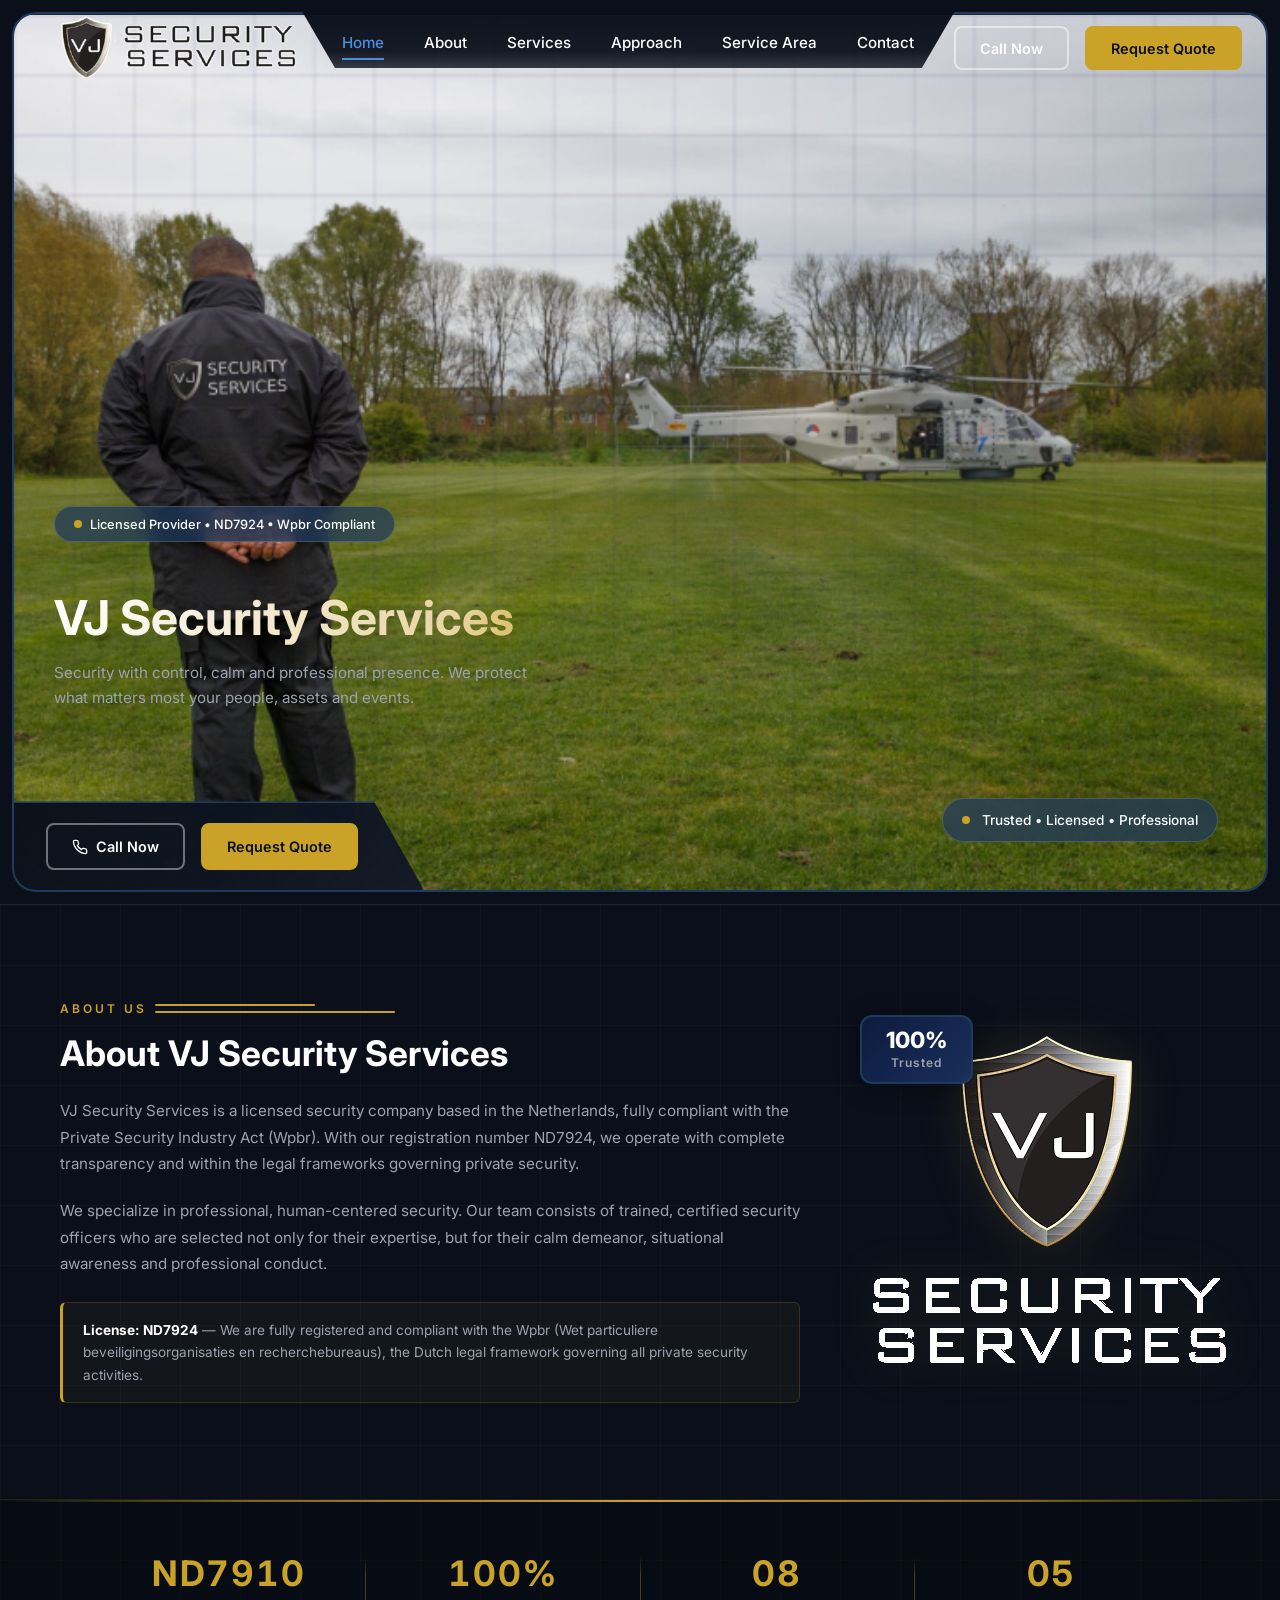
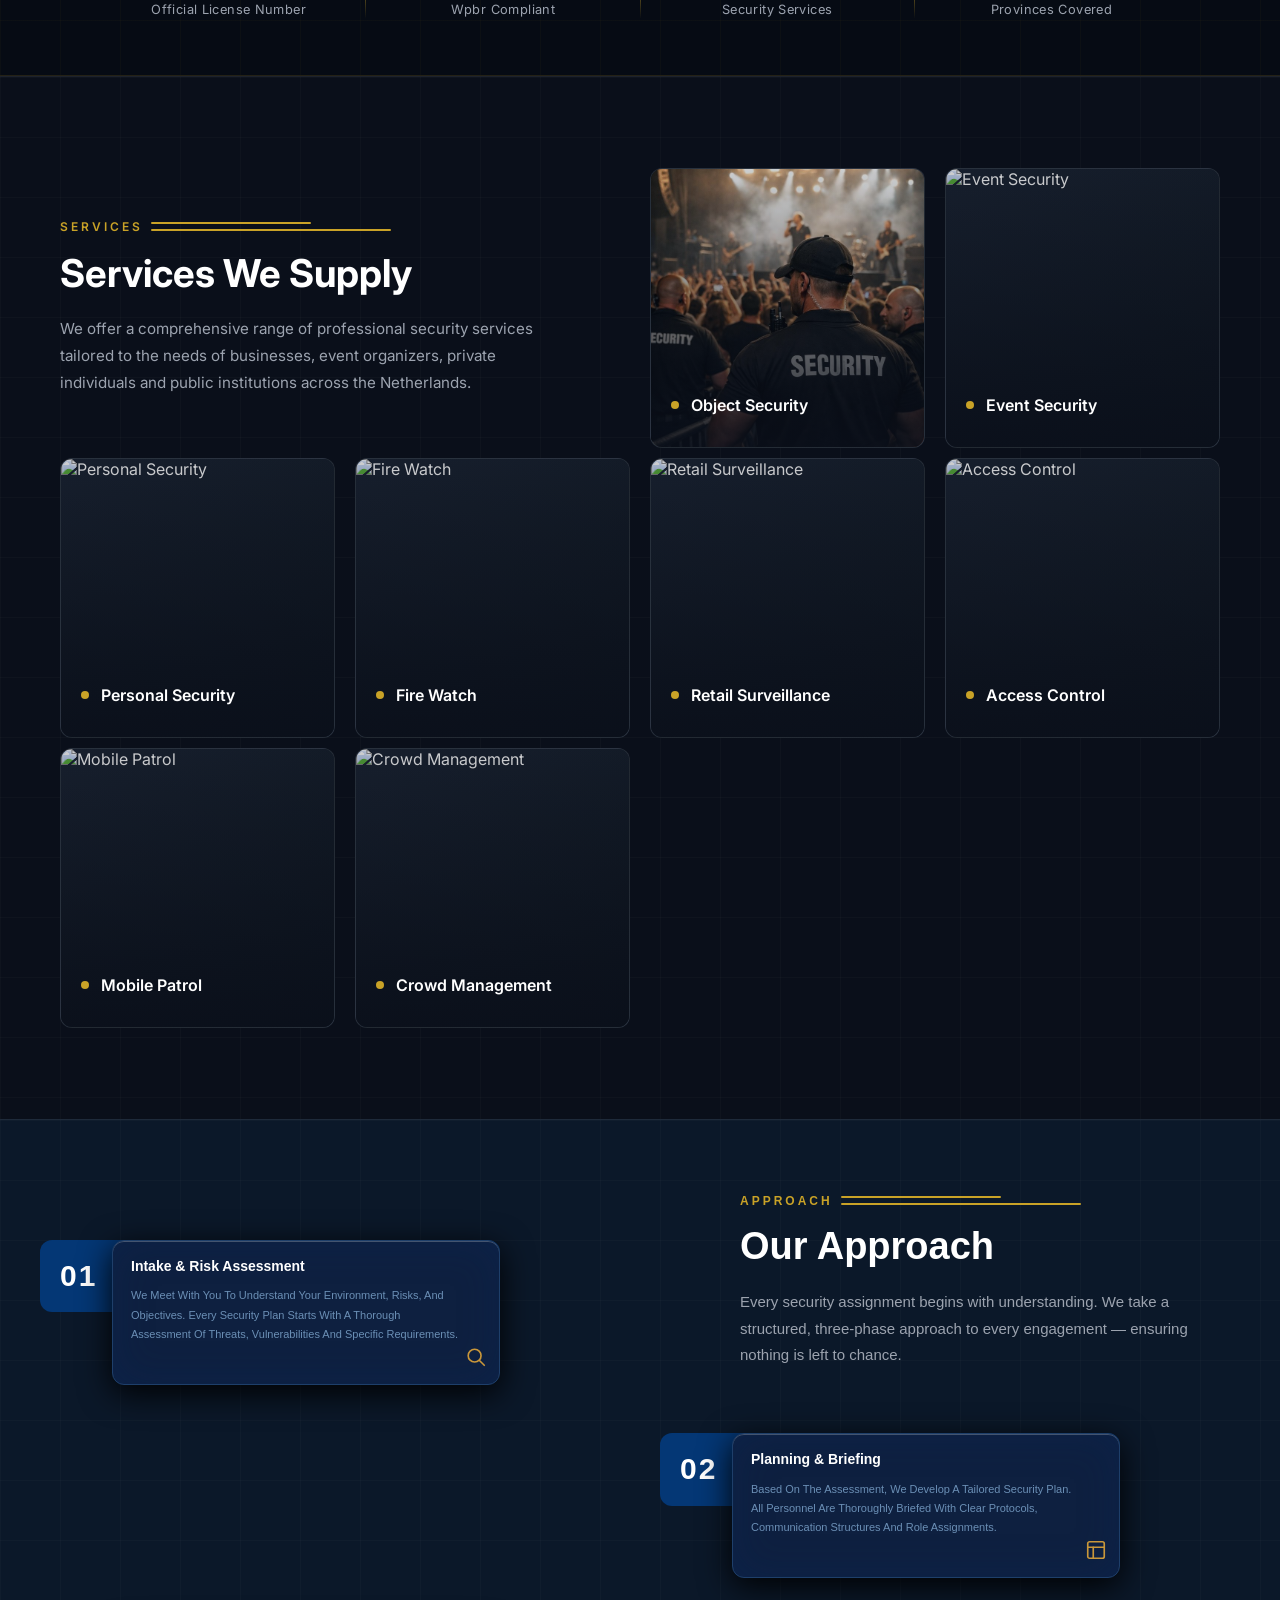
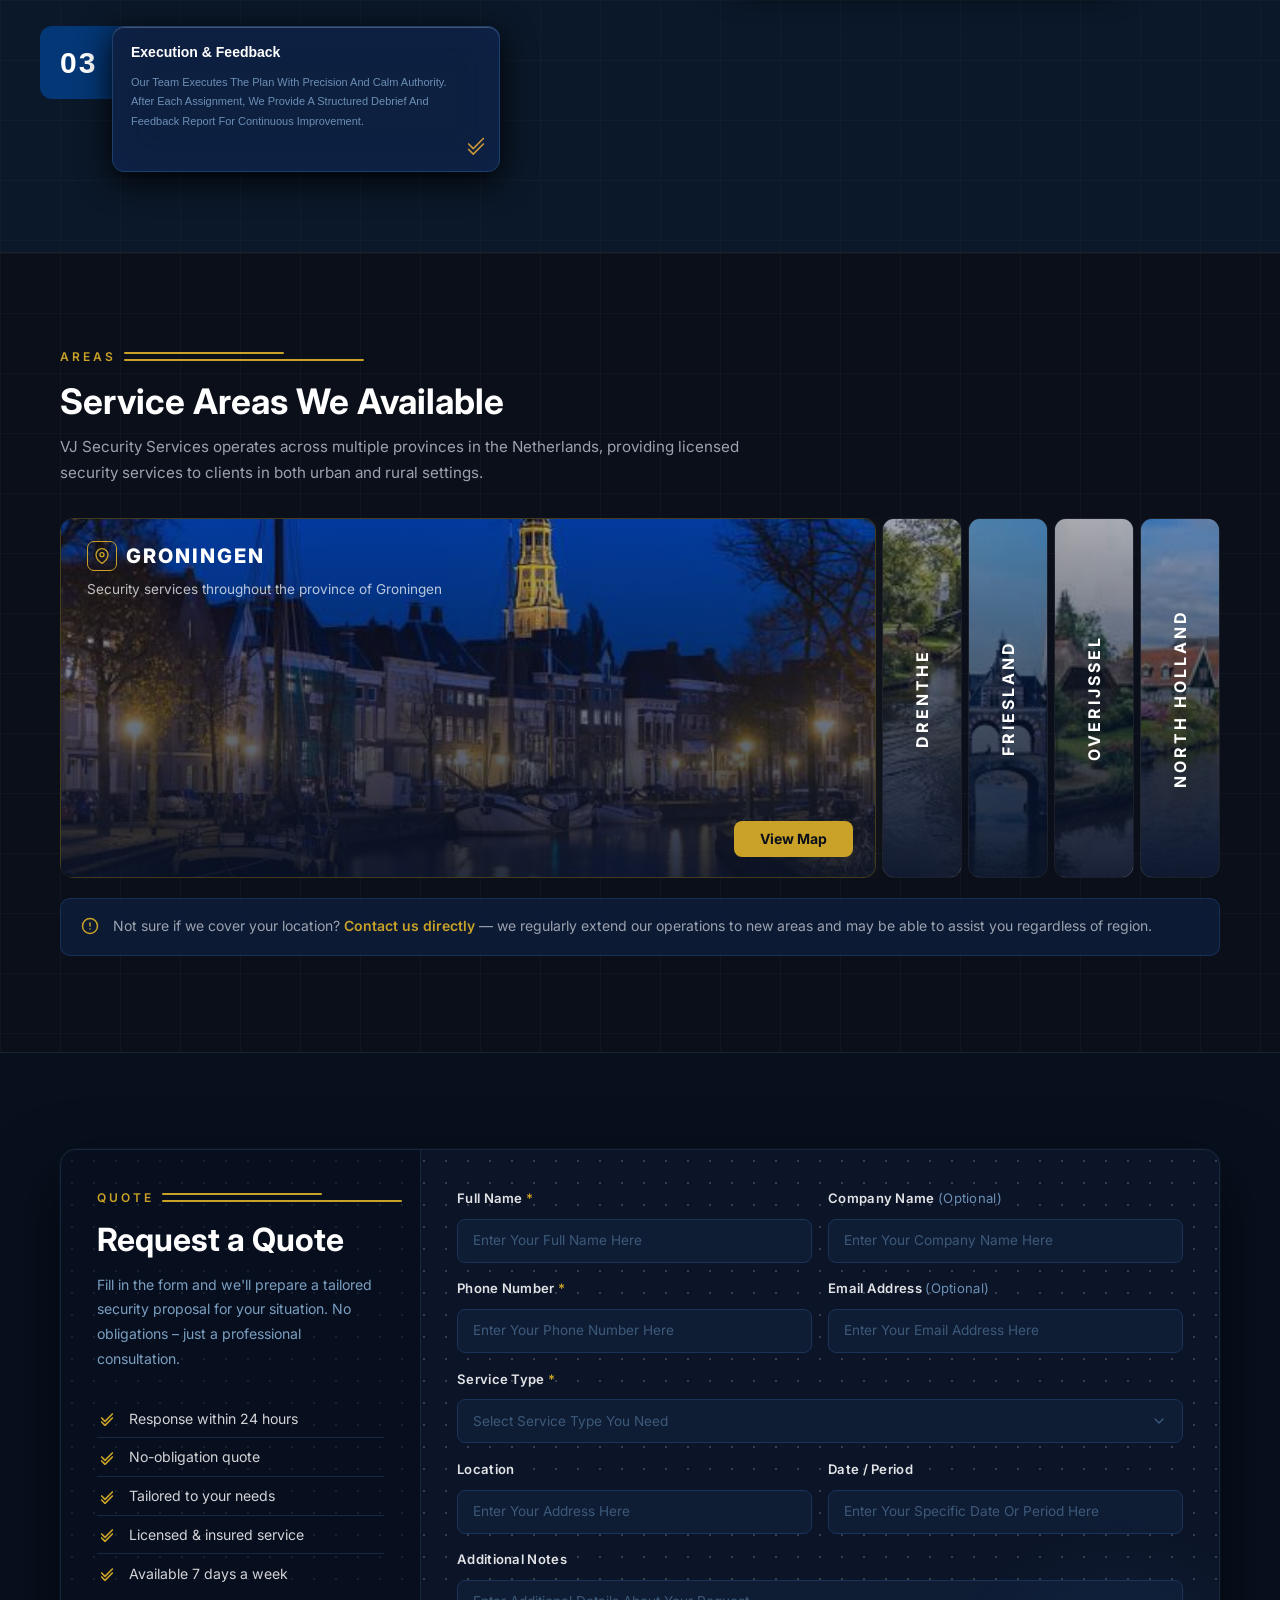
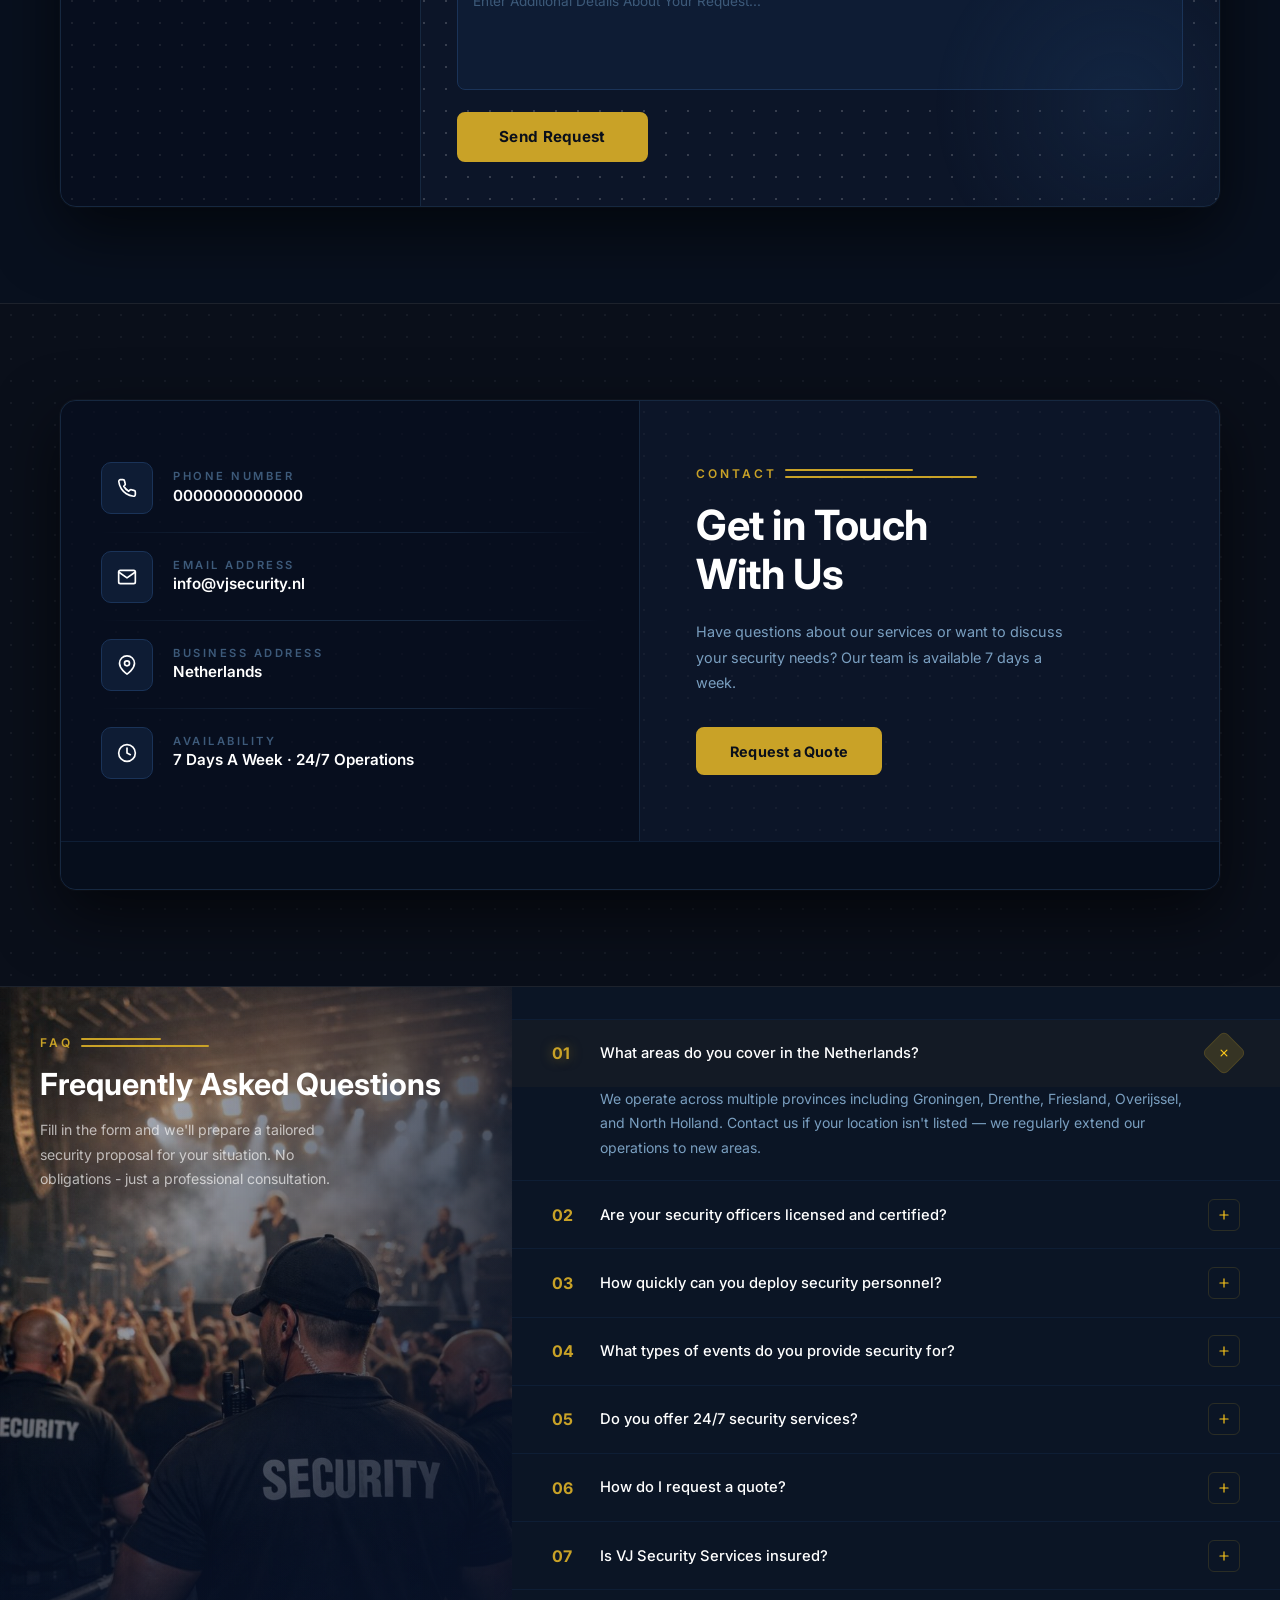
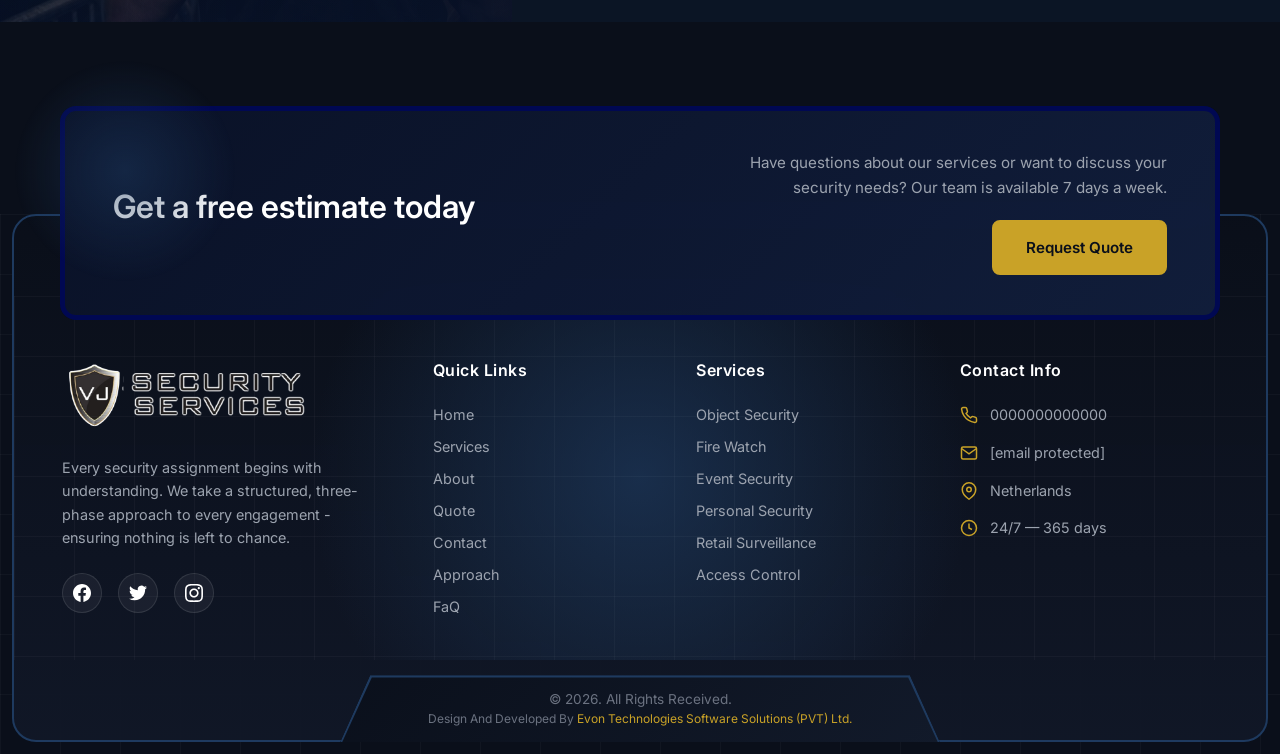
==== commit 72992a02: "Kawya" ====
--- a/index.html
+++ b/index.html
@@ -53,7 +53,7 @@
                         <li><a href="#about">About</a></li>
                         <li><a href="#services">Services</a></li>
                         <li><a href="#approach">Approach</a></li>
-                        <li><a href="#service-areas">Service Area</a></li>
+                        <li><a href="#service-areas">Service&nbsp;Area</a></li>
                         <li><a href="#contact">Contact</a></li>
                     </ul>
                 </div>
--- a/style.css
+++ b/style.css
@@ -2546,7 +2546,7 @@
     background: #0b1829;
     font-family: 'Poppins', sans-serif;
     min-height: unset !important;
-    padding: 80px 32px !important;
+    padding: 120px 32px 80px 32px !important;
     display: block !important;
     border-top: 1px solid rgba(255, 255, 255, 0.08) !important;
     font-size: unset !important;
@@ -2603,8 +2603,11 @@
 /* ── Section header ── */
 .approach-header {
     flex: 1;
-    max-width: 380px;
-    padding-top: 8px;
+    max-width: 500px;
+    padding-top: 2px;
+    margin-top: -3rem;
+    /* margin-left: calc(100% - 62rem); */
+    /* background-color: red; */
 }
 
 .approach-label {
@@ -2744,7 +2747,34 @@
 }
 
 /* ── Approach Responsive ── */
-@media (max-width: 820px) {
+@media (max-width: 939px) {
+    .approach-top-row {
+        flex-direction: column-reverse;
+        align-items: stretch;
+        gap: 32px;
+    }
+
+    .approach-header {
+        width: 100% !important;
+        max-width: 100% !important;
+        flex: none !important;
+        padding-top: 0;
+        margin-top: -3rem;
+        margin-left: 0 !important;
+    }
+
+    .approach-mid-row {
+        justify-content: flex-end;
+        padding-right: 10px; /* Second card little bit right */
+    }
+
+    .approach-section-desc {
+        max-width: 100% !important;
+    }
+}
+
+
+@media (max-width: 560px) {
     .approach-top-row {
         flex-direction: column-reverse;
         align-items: stretch;
--- a/animations.css
+++ b/animations.css
@@ -10,6 +10,10 @@
    1. FLOATING PARTICLES CANVAS
    (injected via animations.js)
    ============================================ */
+
+html{
+    scroll-behavior: smooth;
+}
 
 #vj-particles {
     position: fixed;
@@ -363,10 +367,10 @@
    12. NAV LINKS — GOLD UNDERLINE SLIDE
    ============================================ */
 
-.nav-links a::after {
+/* .nav-links a::after {
     background: linear-gradient(90deg, var(--accent-gold), #4a90e2) !important;
     height: 2px !important;
-}
+} */
 
 /* Logo subtle entrance */
 .logo {
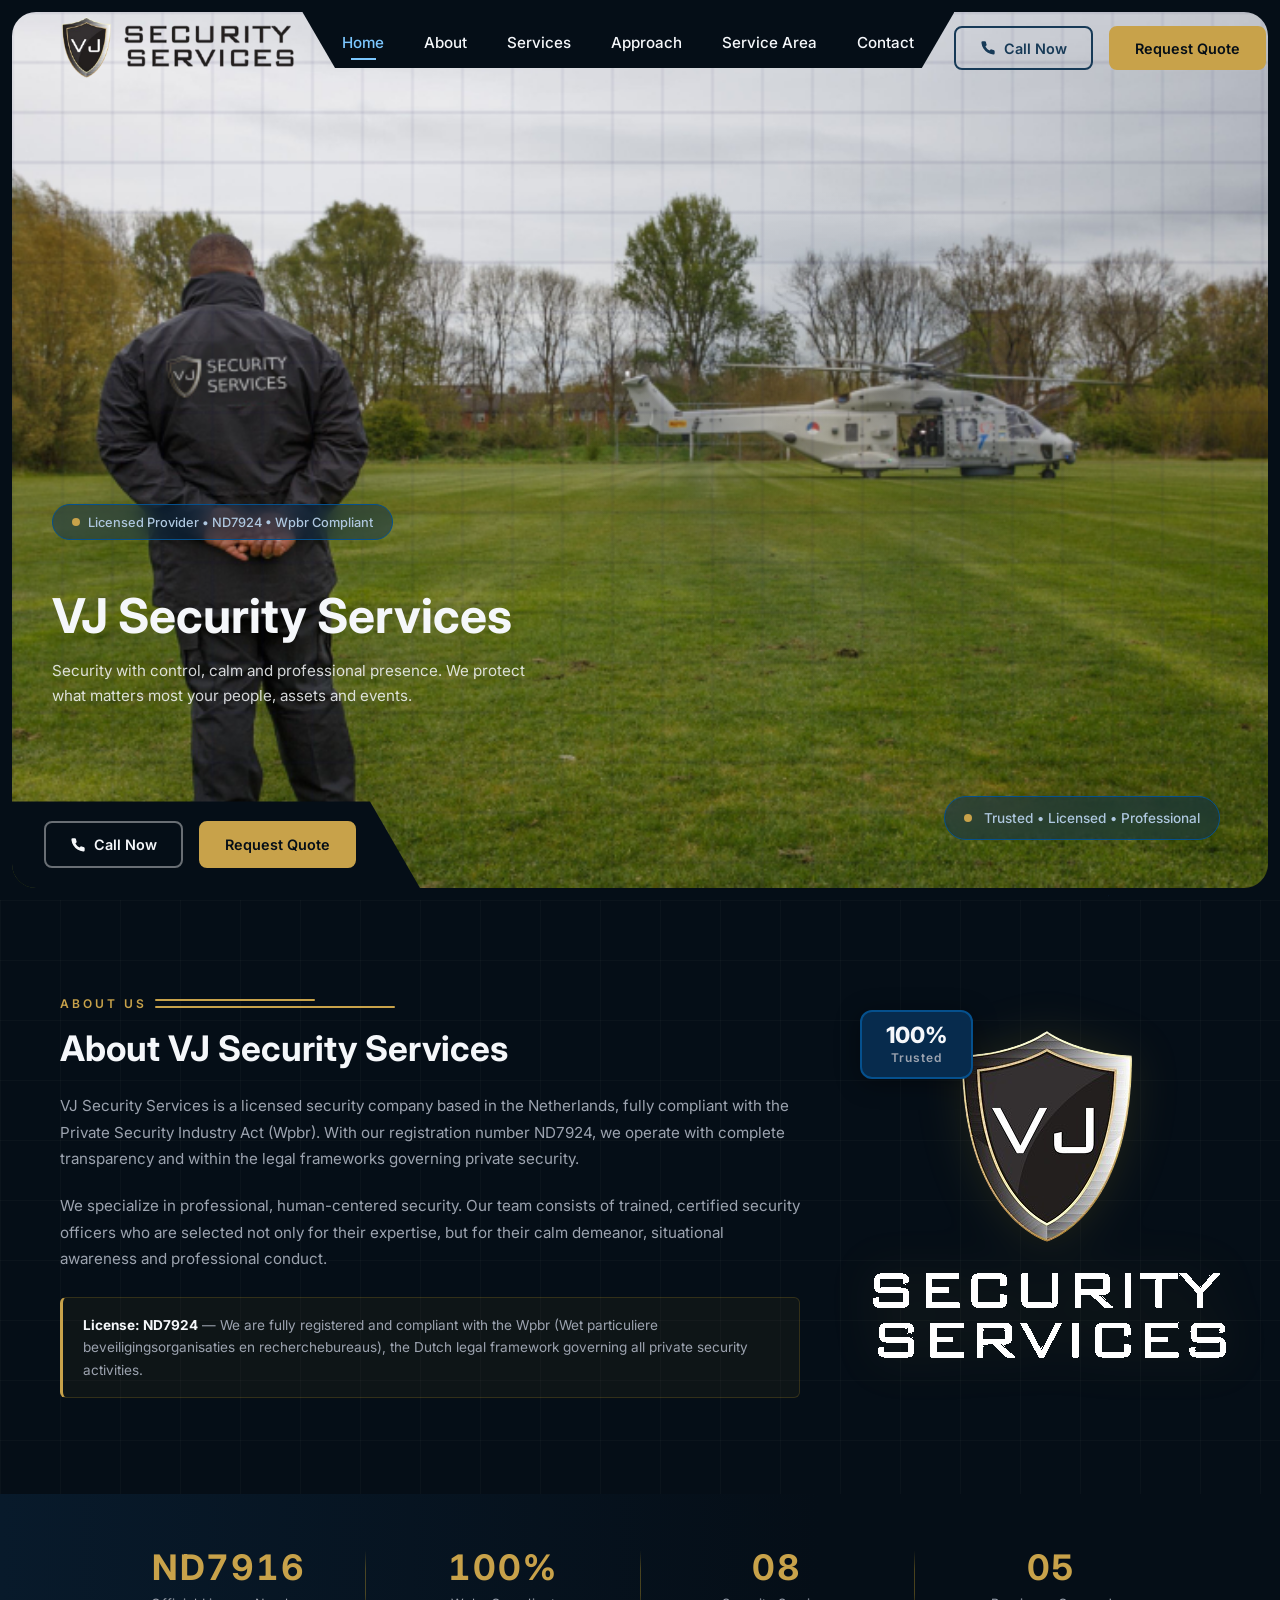
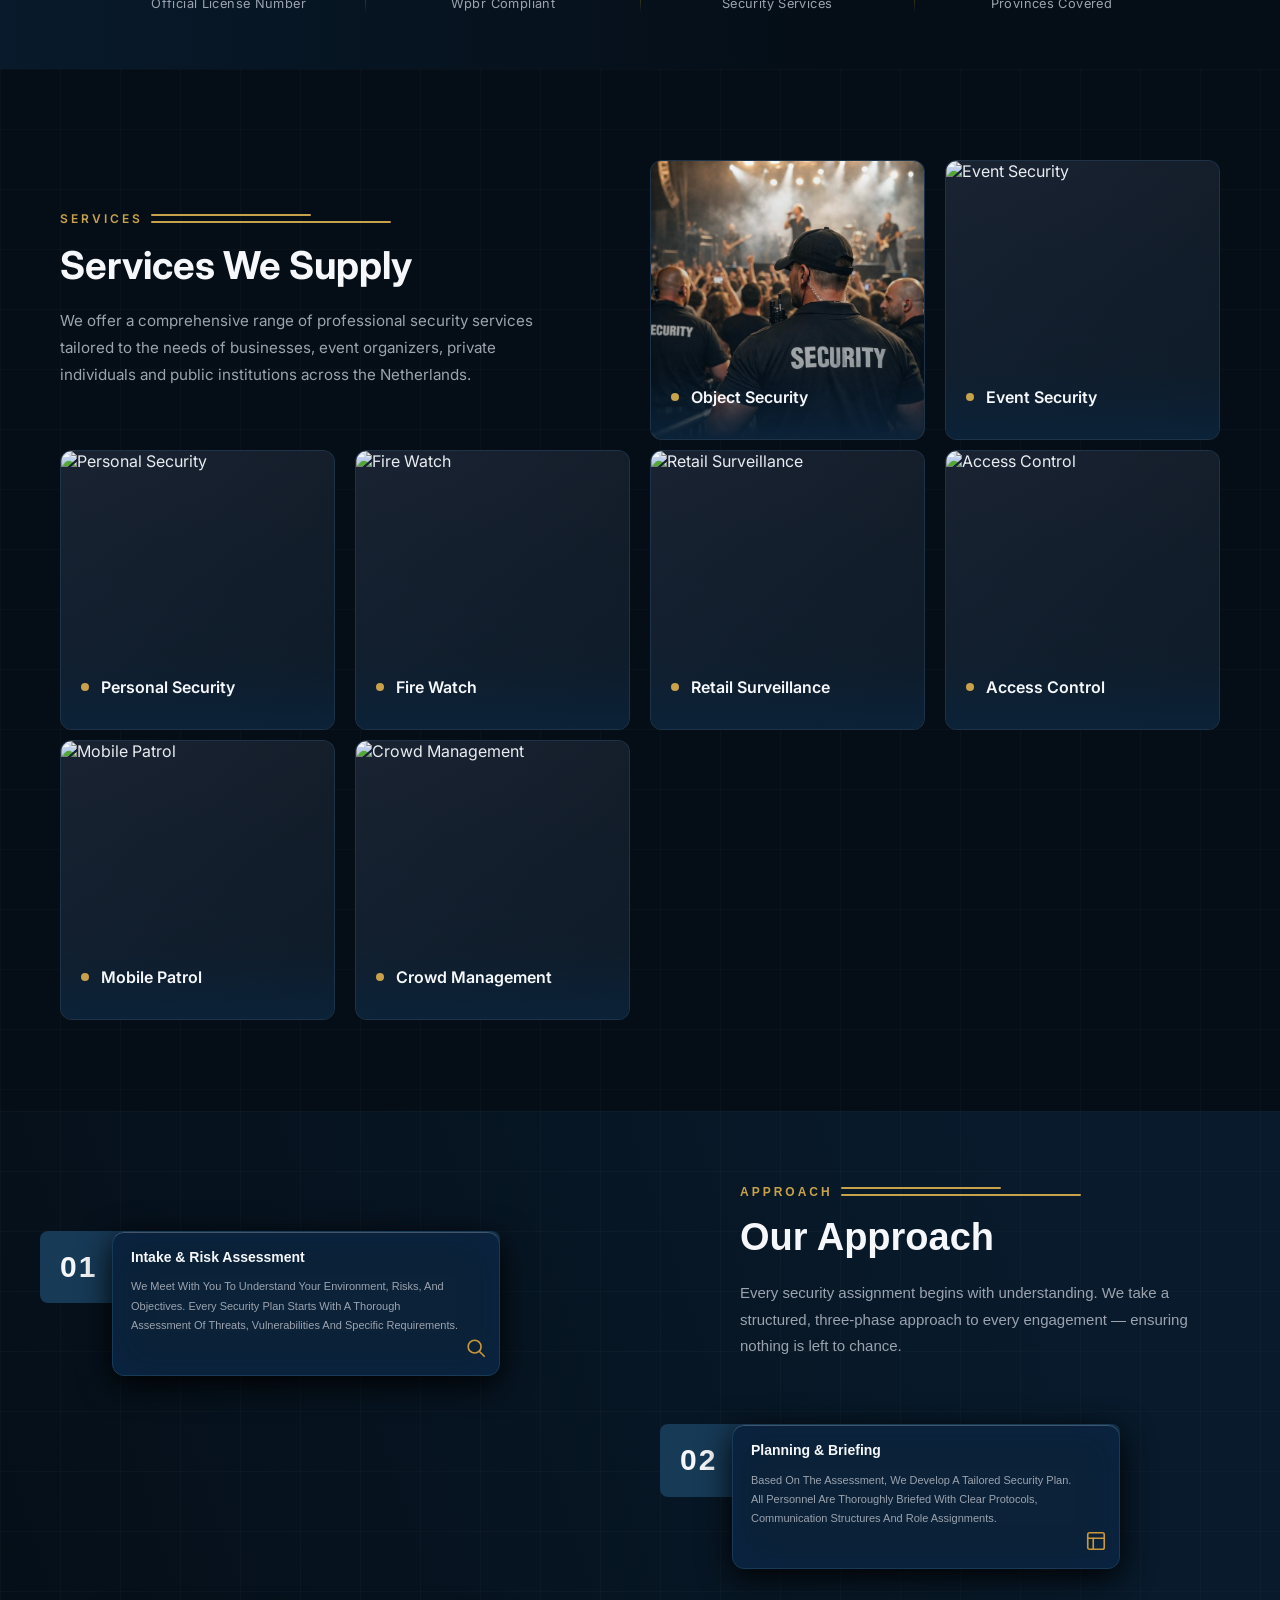
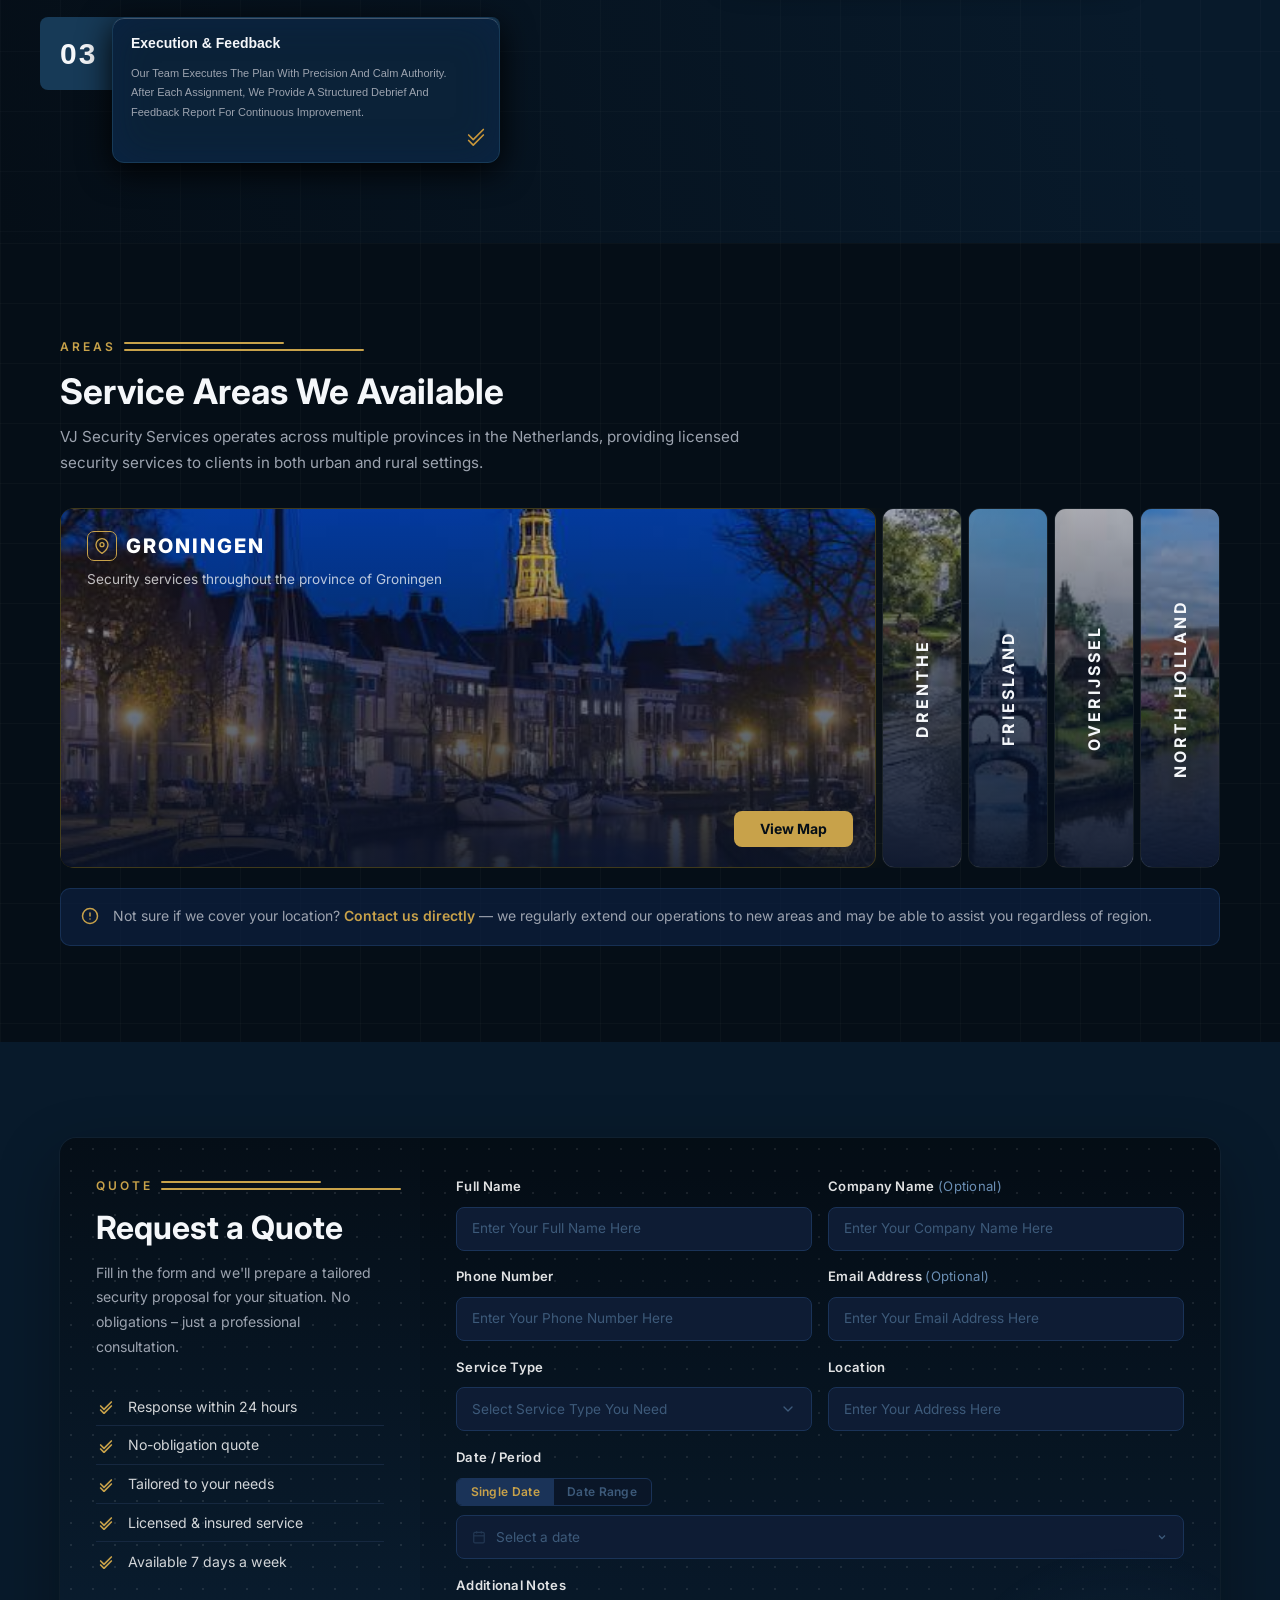
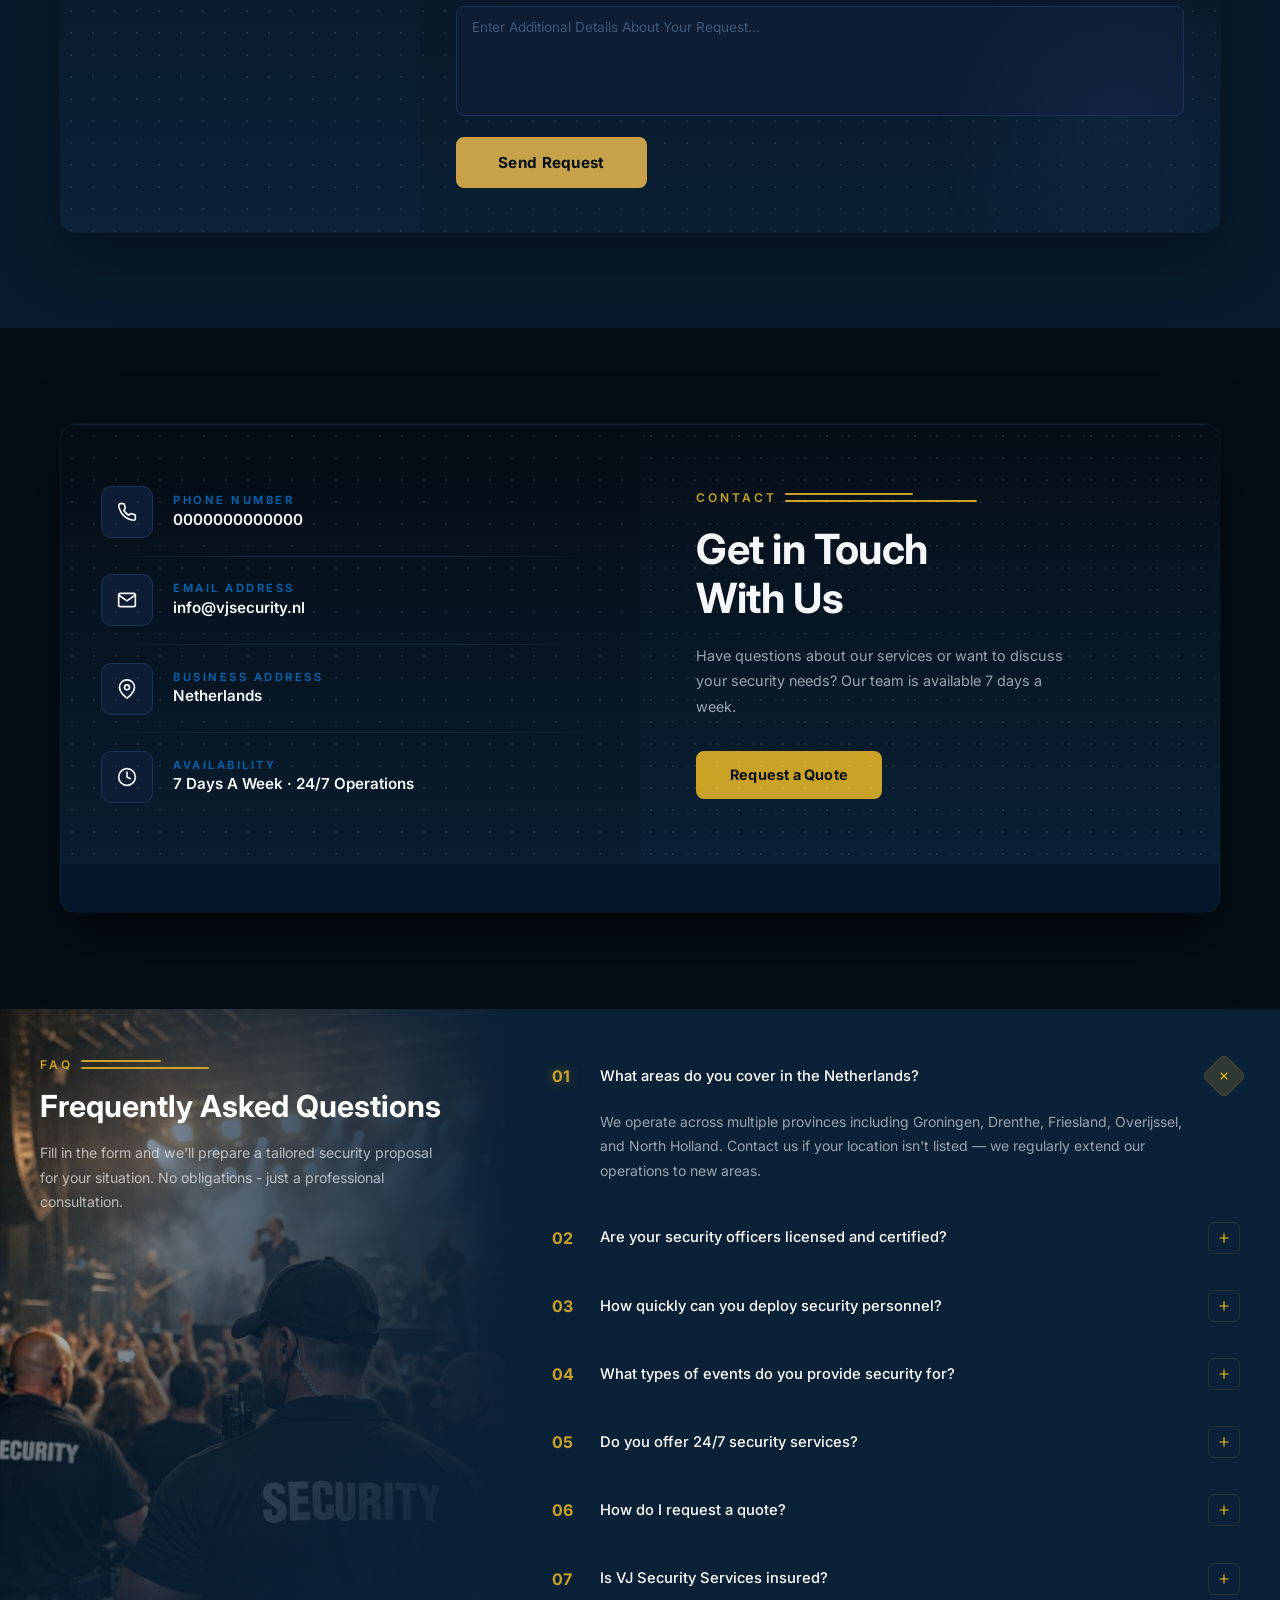
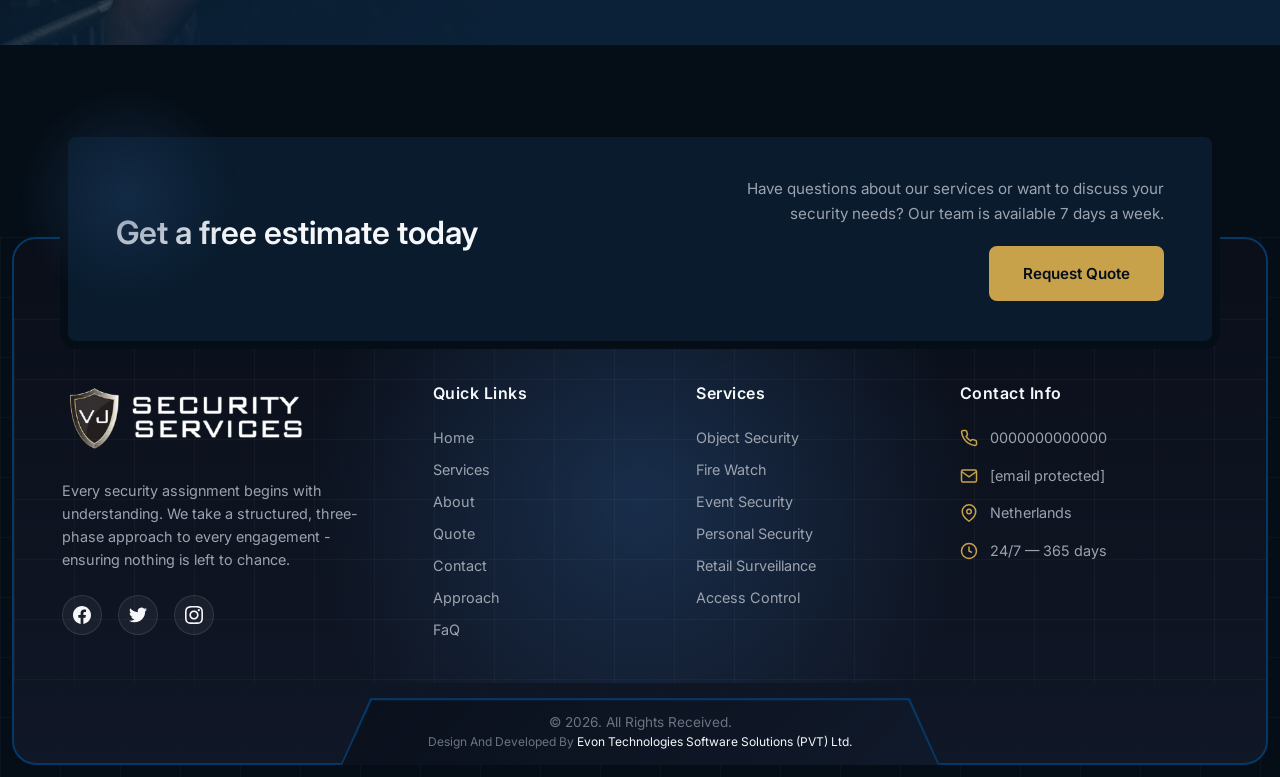
==== commit 5e34ed18: "Kawya" ====
--- a/index.html
+++ b/index.html
@@ -5,6 +5,8 @@
     <meta charset="UTF-8">
     <meta name="viewport" content="width=device-width, initial-scale=1.0">
     <title>VJ Security Services</title>
+
+    <link rel="icon" href="resources/hero/vj1_icon.png" type="image/png">
 
     <!-- Google Fonts -->
     <link href="https://fonts.googleapis.com/css2?family=Inter:wght@300;400;500;600;700&display=swap" rel="stylesheet">
@@ -59,7 +61,13 @@
                 </div>
 
                 <div class="nav-cta">
-                    <a href="tel:+1234567890" class="btn btn-outline">Call Now</a>
+                    <a href="tel:+1234567890" class="btn btn-outline">
+                        <svg viewBox="0 0 24 24" fill="currentColor" stroke="none" stroke-width="2">
+                            <path
+                                d="M22 16.92v3a2 2 0 0 1-2.18 2 19.79 19.79 0 0 1-8.63-3.07 19.5 19.5 0 0 1-6-6 19.79 19.79 0 0 1-3.07-8.67A2 2 0 0 1 4.11 2h3a2 2 0 0 1 2 1.72 12.84 12.84 0 0 0 .7 2.81 2 2 0 0 1-.45 2.11L8.09 9.91a16 16 0 0 0 6 6l1.27-1.27a2 2 0 0 1 2.11-.45 12.84 12.84 0 0 0 2.81.7A2 2 0 0 1 22 16.92z" />
+                        </svg>
+                        Call Now
+                    </a>
                     <a href="#contact" class="btn btn-gold">Request Quote</a>
                 </div>
 
@@ -115,7 +123,7 @@
                 <div class="hero-cta-panel">
                     <div class="hero-buttons">
                         <a href="tel:+1234567890" class="btn btn-call">
-                            <svg viewBox="0 0 24 24" fill="none" stroke="currentColor" stroke-width="2">
+                            <svg viewBox="0 0 24 24" fill="currentColor" stroke="none" stroke-width="2">
                                 <path
                                     d="M22 16.92v3a2 2 0 0 1-2.18 2 19.79 19.79 0 0 1-8.63-3.07 19.5 19.5 0 0 1-6-6 19.79 19.79 0 0 1-3.07-8.67A2 2 0 0 1 4.11 2h3a2 2 0 0 1 2 1.72 12.84 12.84 0 0 0 .7 2.81 2 2 0 0 1-.45 2.11L8.09 9.91a16 16 0 0 0 6 6l1.27-1.27a2 2 0 0 1 2.11-.45 12.84 12.84 0 0 0 2.81.7A2 2 0 0 1 22 16.92z" />
                             </svg>
@@ -383,7 +391,7 @@
                     <div class="service-card-content">
                         <div class="service-card-header">
                             <div class="service-card-dot"></div>
-                            <h3 class="service-card-title">Crowd Management</h3>
+                            <h3 class="service-card-title">Crowd&nbsp;Management</h3>
                         </div>
                         <p class="service-card-desc">
                             Expert crowd flow management and safety protocols for large public gatherings and venues.
@@ -714,7 +722,7 @@
 
                     <div class="quote-row">
                         <div class="quote-field">
-                            <div class="quote-field-label">Full Name <span class="quote-required">*</span></div>
+                            <div class="quote-field-label">Full Name</div>
                             <div class="quote-input-wrap">
                                 <div class="quote-input" contenteditable="true"
                                     data-placeholder="Enter Your Full Name Here"></div>
@@ -732,7 +740,7 @@
 
                     <div class="quote-row">
                         <div class="quote-field">
-                            <div class="quote-field-label">Phone Number <span class="quote-required">*</span></div>
+                            <div class="quote-field-label">Phone Number</div>
                             <div class="quote-input-wrap">
                                 <div class="quote-input" contenteditable="true"
                                     data-placeholder="Enter Your Phone Number Here"></div>
@@ -749,8 +757,8 @@
                     </div>
 
                     <div class="quote-row">
-                        <div class="quote-field quote-field--full">
-                            <div class="quote-field-label">Service Type <span class="quote-required">*</span></div>
+                        <div class="quote-field">
+                            <div class="quote-field-label">Service Type</div>
                             <div class="quote-input-wrap quote-select-wrap">
                                 <div class="quote-select" id="serviceTypeSelect">
                                     <span class="quote-select-text">Select Service Type You Need</span>
@@ -772,9 +780,6 @@
                                 </div>
                             </div>
                         </div>
-                    </div>
-
-                    <div class="quote-row">
                         <div class="quote-field">
                             <div class="quote-field-label">Location</div>
                             <div class="quote-input-wrap">
@@ -782,11 +787,26 @@
                                     data-placeholder="Enter Your Address Here"></div>
                             </div>
                         </div>
-                        <div class="quote-field">
+                    </div>
+
+                    <div class="quote-row">
+                        <div class="quote-field quote-field--full">
                             <div class="quote-field-label">Date / Period</div>
-                            <div class="quote-input-wrap">
-                                <div class="quote-input" contenteditable="true"
-                                    data-placeholder="Enter Your Specific Date Or Period Here"></div>
+                            <div class="quote-input-wrap quote-date-wrap">
+                                <div class="quote-date-toggle">
+                                    <span class="quote-date-tab active" data-type="single">Single Date</span>
+                                    <span class="quote-date-tab" data-type="range">Date Range</span>
+                                </div>
+                                <div class="quote-date-inputs">
+                                    <div class="quote-date-single">
+                                        <input type="date" class="quote-date-input" id="singleDate">
+                                    </div>
+                                    <div class="quote-date-range hidden">
+                                        <input type="date" class="quote-date-input" id="dateFrom">
+                                        <span class="quote-date-sep">→</span>
+                                        <input type="date" class="quote-date-input" id="dateTo">
+                                    </div>
+                                </div>
                             </div>
                         </div>
                     </div>
@@ -812,8 +832,7 @@
     </section>
 
     <!-- ============================================
-     VJ SECURITY SERVICES — CONTACT SECTION
-     Matches existing design system exactly
+     CONTACT SECTION
      ============================================ -->
 
     <section id="contact" class="contact-section">
@@ -921,7 +940,7 @@
     </section>
 
     <!-- ============================================
-     VJ SECURITY SERVICES — FAQ SECTION
+     FAQ SECTION
      ============================================ -->
 
     <section id="faq" class="faq-section">
@@ -1108,7 +1127,7 @@
                                 <span>SECURITY</span>
                                 <span>SERVICES</span>
                             </div> -->
-                            <img src="resources/hero/vj.png" class="navbar-logo">
+                            <img src="resources/footer/vj.png" class="navbar-logo">
                         </div>
                         <p class="footer-description">
                             Every security assignment begins with understanding. We take a structured, three-phase
@@ -1223,7 +1242,7 @@
     <!-- External JavaScript -->
     <script src="script.js"></script>
     <script src="animations.js"></script>
-    
+
 </body>
 
 </html>
--- a/style.css
+++ b/style.css
@@ -12,17 +12,18 @@
 
 /* CSS Variables - Unified */
 :root {
-    --primary-dark: #0a0f1a;
+    --primary-dark: #050E17;
     --secondary-dark: #111827;
     --accent-blue: #1e3a5f;
-    --accent-gold: #c9a227;
+    --accent-gold: #C8A24A;
     --accent-gold-hover: #d4b43a;
-    --text-white: #ffffff;
+    --text-white: #F5F7FA;
+    --text-dark: #173A57;
     --text-gray: #9ca3af;
     --text-muted: #6b7280;
-    --border-color: #1e3a5f;
+    --border-color: #063867;
     --glass-bg: rgba(17, 24, 39, 0.95);
-    --footer-bg: #0a0f1a;
+    --footer-bg: #050E17;
 }
 
 html {
@@ -50,7 +51,7 @@
     border-radius: 24px;
     overflow: hidden;
     min-height: calc(100vh - 24px);
-    border: 2px solid var(--border-color);
+    /* border: 2px solid var(--border-color); */
 }
 
 .navbar {
@@ -119,13 +120,13 @@
 
 .logo-text span:last-child {
     font-size: 0.7rem;
-    color: var(--text-gray);
+    color: var(--text-white);
     letter-spacing: 2px;
     text-transform: uppercase;
 }
 
 .nav-wrapper {
-    background: linear-gradient(180deg, rgba(10, 15, 26, 0.98) 0%, rgba(10, 15, 26, 0.95) 70%, rgba(10, 15, 26, 0.8) 100%);
+    background: var(--primary-dark);
     padding: 1.25rem 2.5rem 1rem;
     clip-path: polygon(0 0, 100% 0, 95% 100%, 5% 100%);
     border-radius: 0 0 20px 20px;
@@ -163,21 +164,22 @@
     left: 0;
     width: 0;
     height: 2px;
-    background: #4a90e2;
+    background: #7CC7FF;
     transition: width 0.3s ease;
 }
 
 .nav-links a:hover::after,
 .nav-links a.active::after {
-    width: 100%;
+    width: 60%;
+    margin-left: 20%;
 }
 
 .nav-links a.active {
-    color: #4a90e2;
+    color: #7CC7FF;
 }
 
 .nav-links a:hover {
-    color: #4a90e2;
+    color: #7CC7FF;
 }
 
 .nav-cta {
@@ -214,15 +216,38 @@
 
 .btn-outline {
     background: transparent;
-    border: 2px solid rgba(255, 255, 255, 0.5);
+    border: 2px solid var(--text-dark);
+    color: var(--text-dark);
+}
+
+.btn-outline::before {
+    background: var(--text-dark);
+}
+
+.btn-outline:hover {
     color: var(--text-white);
-}
-
-.btn-outline:hover {
-    background: var(--text-white);
-    color: var(--primary-dark);
-    transform: translateY(-2px);
-    box-shadow: 0 4px 20px rgba(255, 255, 255, 0.2);
+    border-color: var(--text-dark);
+    box-shadow: 0 4px 20px rgba(23, 58, 87, 0.2);
+}
+
+/* Scrolled state — navbar call now button light fill */
+.navbar .nav-cta .btn-outline::before {
+    background: rgba(255, 255, 255, 0.12);
+}
+
+.btn-outline[data-scrolled]::before {
+    background: rgba(255, 255, 255, 0.12);
+}
+
+.btn-outline[data-scrolled]:hover {
+    border-color: rgba(255, 255, 255, 0.7) !important;
+    color: rgba(255, 255, 255, 1) !important;
+    box-shadow: 0 4px 20px rgba(255, 255, 255, 0.1);
+}
+
+.btn-outline svg {
+    width: 16px;
+    height: 16px;
 }
 
 .btn-gold {
@@ -257,7 +282,7 @@
 .menu-toggle span {
     width: 25px;
     height: 2px;
-    background: var(--text-white);
+    background: var(--text-dark);
     transition: all 0.3s ease;
     border-radius: 2px;
 }
@@ -319,10 +344,10 @@
     background-image:
         linear-gradient(rgba(10, 0, 63, 0.219) 1px, transparent 1px),
         linear-gradient(90deg, rgba(1, 2, 82, 0.158) 1px, transparent 1px);
-    background-size: 60px 60px;
+    background-size: 50px 50px;
     z-index: 2;
     pointer-events: none;
-    filter: blur(1.5px);
+    filter: blur(1px);
 }
 
 .hero-content {
@@ -341,14 +366,14 @@
     display: inline-flex;
     align-items: center;
     gap: 0.5rem;
-    background: rgba(30, 58, 95, 0.7);
+    background: #072b4d75;
     backdrop-filter: blur(10px);
     padding: 0.6rem 1.2rem;
     border-radius: 50px;
     font-size: 0.8rem;
     font-weight: 500;
-    color: var(--text-white);
-    border: 1px solid rgba(255, 255, 255, 0.15);
+    color: #AEC7DF;
+    border: 1px solid #05508D;
     margin-bottom: 3rem;
     animation: fadeInUp 0.8s ease-out 0.2s both;
 }
@@ -372,7 +397,7 @@
 
 .hero-description {
     font-size: 0.95rem;
-    color: var(--text-gray);
+    color: #f5f7fada;
     line-height: 1.6;
     animation: fadeInUp 0.8s ease-out 0.6s both;
 }
@@ -382,11 +407,11 @@
     bottom: 0;
     left: 0;
     z-index: 10;
-    background: linear-gradient(135deg, rgba(10, 15, 26, 0.98) 0%, rgba(17, 24, 39, 0.95) 100%);
+    background: var(--primary-dark);
     padding: 1.25rem 4rem 1.25rem 2rem;
     clip-path: polygon(0 0, calc(100% - 50px) 0, 100% 100%, 0 100%);
-    border-top: 2px solid var(--border-color);
-    border-right: 2px solid var(--border-color);
+    /* border-top: 2px solid var(--border-color);
+    border-right: 2px solid var(--border-color); */
     border-radius: 0 30px 0 0;
 }
 
@@ -427,17 +452,17 @@
 }
 
 .trust-badge {
-    background: rgba(30, 58, 95, 0.7);
+    background: #072b4d7e;
     backdrop-filter: blur(10px);
     padding: 0.8rem 1.2rem;
     border-radius: 50px;
     display: flex;
     align-items: center;
     gap: 0.75rem;
-    border: 1px solid rgba(255, 255, 255, 0.15);
+    border: 1px solid #05508D;
     font-size: 0.85rem;
     font-weight: 500;
-    color: var(--text-white);
+    color: #AEC7DF;
     animation: float 3s ease-in-out infinite;
 }
 
@@ -553,6 +578,10 @@
     margin-top: 0.5rem;
 }
 
+.mobile-menu .btn-gold {
+    color: var(--text-dark);
+}
+
 .menu-overlay {
     display: none;
     position: fixed;
@@ -687,375 +716,6 @@
 }
 
 /* ============================================
-   FOOTER STYLES
-   ============================================ */
-
-.footer {
-    background: var(--footer-bg);
-    position: relative;
-    padding: 0 12px 12px;
-}
-
-.footer::before {
-    content: '';
-    position: absolute;
-    top: 0;
-    left: 0;
-    width: 100%;
-    height: 100%;
-    background-image:
-        linear-gradient(rgba(255, 255, 255, 0.03) 1px, transparent 1px),
-        linear-gradient(90deg, rgba(255, 255, 255, 0.03) 1px, transparent 1px);
-    background-size: 60px 60px;
-    pointer-events: none;
-    z-index: 1;
-}
-
-.footer-container {
-    position: relative;
-    z-index: 2;
-    border: 2px solid var(--border-color);
-    border-radius: 24px;
-    overflow: visible;
-    background: linear-gradient(180deg, rgba(10, 15, 26, 0.98) 0%, rgba(17, 24, 39, 0.95) 100%);
-    padding-bottom: 80px;
-    padding-top: 80px;
-}
-
-.footer-cta-wrapper {
-    position: absolute;
-    top: -110px;
-    left: 0;
-    right: 0;
-    z-index: 10;
-    padding: 0 2rem;
-}
-
-.footer-cta-box {
-    border: 5px solid rgb(0, 8, 82);
-    border-radius: 16px;
-    padding: 2.5rem 3rem;
-    display: flex;
-    align-items: center;
-    justify-content: space-between;
-    gap: 2rem;
-    position: relative;
-    margin: auto;
-    max-width: 1160px;
-    backdrop-filter: blur(12px);
-    -webkit-backdrop-filter: blur(12px);
-    background: linear-gradient(135deg, rgba(10, 18, 40, 0.97) 0%, rgba(17, 30, 60, 0.97) 100%);
-}
-
-.footer-cta-content {
-    max-width: 450px;
-}
-
-.footer-cta-content-right {
-    max-width: 430px;
-    display: flex;
-    flex-direction: column;
-    align-items: flex-end;
-    gap: 1.25rem;
-}
-
-.footer-cta-content h2 {
-    font-size: 2rem;
-    font-weight: 600;
-    margin-bottom: 0.75rem;
-    color: var(--text-white);
-    line-height: 1.2;
-}
-
-.footer-cta-content-right p {
-    color: var(--text-gray);
-    font-size: 0.95rem;
-    line-height: 1.6;
-    text-align: right;
-}
-
-.footer-cta-btn {
-    background: var(--accent-gold);
-    color: var(--primary-dark);
-    padding: 1rem 2rem;
-    border-radius: 8px;
-    text-decoration: none;
-    font-weight: 600;
-    font-size: 0.95rem;
-    transition: all 0.3s ease;
-    white-space: nowrap;
-    border: 2px solid var(--accent-gold);
-    position: relative;
-    z-index: 1;
-}
-
-.footer-cta-btn:hover {
-    background: var(--accent-gold-hover);
-    transform: translateY(-2px);
-    box-shadow: 0 8px 25px rgba(201, 162, 39, 0.3);
-}
-
-.footer-main {
-    padding: 4rem 3rem 2rem;
-    position: relative;
-    overflow: hidden;
-}
-
-.footer-main::before {
-    content: '';
-    position: absolute;
-    top: 50%;
-    left: 50%;
-    transform: translate(-50%, -50%);
-    width: 800px;
-    height: 500px;
-    background: radial-gradient(circle, rgba(30, 58, 95, 0.685) 0%, transparent 70%);
-    pointer-events: none;
-    z-index: 0;
-}
-
-.footer-dotted-v {
-    position: absolute;
-    top: 0;
-    left: 0;
-    width: 100%;
-    height: 100%;
-    background-image:
-        linear-gradient(rgba(255, 255, 255, 0.03) 1px, transparent 1px),
-        linear-gradient(90deg, rgba(255, 255, 255, 0.03) 1px, transparent 1px);
-    background-size: 60px 60px;
-    z-index: 2;
-    pointer-events: none;
-}
-
-.footer-grid {
-    display: grid;
-    grid-template-columns: 1.5fr 1fr 1fr 1.2fr;
-    gap: 3rem;
-    position: relative;
-    z-index: 1;
-}
-
-.footer-brand {
-    max-width: 300px;
-}
-
-.footer-logo {
-    display: flex;
-    align-items: center;
-    gap: 0.75rem;
-    margin-bottom: 1.5rem;
-}
-
-.footer-logo-icon {
-    width: 48px;
-    height: 48px;
-    background: linear-gradient(135deg, #1a1a2e 0%, #16213e 100%);
-    border-radius: 10px;
-    display: flex;
-    align-items: center;
-    justify-content: center;
-    border: 2px solid rgba(255, 255, 255, 0.15);
-}
-
-.footer-logo-icon svg {
-    width: 28px;
-    height: 28px;
-    fill: var(--text-white);
-}
-
-.footer-logo-text {
-    display: flex;
-    flex-direction: column;
-}
-
-.footer-logo-text span:first-child {
-    font-size: 1.1rem;
-    font-weight: 700;
-    color: var(--text-white);
-    letter-spacing: 1px;
-}
-
-.footer-logo-text span:last-child {
-    font-size: 0.7rem;
-    color: var(--text-gray);
-    letter-spacing: 3px;
-    text-transform: uppercase;
-}
-
-.footer-description {
-    color: var(--text-gray);
-    font-size: 0.9rem;
-    line-height: 1.6;
-    margin-bottom: 1.5rem;
-}
-
-.footer-social {
-    display: flex;
-    gap: 1rem;
-}
-
-.social-icon {
-    width: 40px;
-    height: 40px;
-    background: rgba(255, 255, 255, 0.05);
-    border: 1px solid rgba(255, 255, 255, 0.1);
-    border-radius: 50%;
-    display: flex;
-    align-items: center;
-    justify-content: center;
-    color: var(--text-white);
-    text-decoration: none;
-    transition: all 0.3s ease;
-}
-
-.social-icon:hover {
-    background: var(--accent-gold);
-    border-color: var(--accent-gold);
-    color: var(--primary-dark);
-    transform: translateY(-3px);
-}
-
-.social-icon svg {
-    width: 18px;
-    height: 18px;
-}
-
-.footer-column h3 {
-    font-size: 1rem;
-    font-weight: 600;
-    color: var(--text-white);
-    margin-bottom: 1.5rem;
-    letter-spacing: 0.5px;
-}
-
-.footer-links {
-    list-style: none;
-}
-
-.footer-links li {
-    margin-bottom: 0.75rem;
-}
-
-.footer-links a {
-    color: var(--text-gray);
-    text-decoration: none;
-    font-size: 0.9rem;
-    transition: all 0.3s ease;
-    display: inline-block;
-}
-
-.footer-links a:hover {
-    color: var(--accent-gold);
-    transform: translateX(5px);
-}
-
-.contact-item {
-    display: flex;
-    align-items: flex-start;
-    gap: 0.75rem;
-    margin-bottom: 1rem;
-    color: var(--text-gray);
-    font-size: 0.9rem;
-}
-
-.contact-item svg {
-    width: 18px;
-    height: 18px;
-    color: var(--accent-gold);
-    flex-shrink: 0;
-    margin-top: 2px;
-}
-
-.contact-item span {
-    line-height: 1.5;
-}
-
-.footer-bottom-wrapper {
-    position: absolute;
-    bottom: -2px;
-    left: 50%;
-    transform: translateX(-50%);
-    z-index: 10;
-    max-width: 600px;
-    width: 90%;
-}
-
-.footer-bottom-panel {
-    background: linear-gradient(135deg, rgba(10, 15, 26, 0.98) 0%, rgba(17, 24, 39, 0.95) 100%);
-    padding: 1rem 3rem;
-    text-align: center;
-    position: relative;
-    clip-path: polygon(5% 0, 95% 0, 100% 100%, 0 100%);
-}
-
-.footer-bottom-panel::before {
-    content: '';
-    position: absolute;
-    top: 0;
-    left: 0;
-    right: 0;
-    bottom: 0;
-    background: var(--border-color);
-    clip-path: polygon(5% 0, 95% 0, 100% 100%, 0 100%);
-    z-index: -1;
-}
-
-.footer-bottom-panel::after {
-    content: '';
-    position: absolute;
-    top: 2px;
-    left: 2px;
-    right: 2px;
-    bottom: 0;
-    background: linear-gradient(135deg, rgba(10, 15, 26, 0.98) 0%, rgba(17, 24, 39, 0.95) 100%);
-    clip-path: polygon(5% 0, 95% 0, 100% 100%, 0 100%);
-    z-index: -1;
-}
-
-.footer-bottom-border-top {
-    position: absolute;
-    top: 0;
-    left: 5%;
-    right: 5%;
-    height: 2px;
-    background: var(--border-color);
-}
-
-.copyright {
-    color: var(--text-muted);
-    font-size: 0.85rem;
-    margin-bottom: 0.25rem;
-    display: flex;
-    align-items: center;
-    justify-content: center;
-    gap: 0.5rem;
-    position: relative;
-    z-index: 1;
-}
-
-.copyright svg {
-    width: 16px;
-    height: 16px;
-}
-
-.developer {
-    color: var(--text-muted);
-    font-size: 0.75rem;
-    position: relative;
-    z-index: 1;
-}
-
-.developer a {
-    color: var(--accent-gold);
-    text-decoration: none;
-}
-
-.developer a:hover {
-    text-decoration: underline;
-}
-
-/* ============================================
    RESPONSIVE STYLES - NAV/HERO
    ============================================ */
 
@@ -1251,248 +911,6 @@
     }
 }
 
-/* ============================================
-   RESPONSIVE STYLES - FOOTER
-   ============================================ */
-
-@media (min-width: 769px) and (max-width: 1024px) {
-    .footer-grid {
-        grid-template-columns: 1fr 1fr 1fr;
-        gap: 1.5rem;
-    }
-
-    .footer-brand {
-        max-width: 100%;
-        grid-column: 1 / -1;
-        display: flex;
-        flex-direction: column;
-        align-items: center;
-        text-align: center;
-    }
-
-    .footer-brand .footer-logo {
-        justify-content: center;
-    }
-
-    .footer-brand .footer-description {
-        max-width: 520px;
-    }
-
-    .footer-brand .footer-social {
-        justify-content: center;
-    }
-
-    .footer-links a {
-        font-size: 0.82rem;
-        white-space: nowrap;
-    }
-
-    .footer-cta-box {
-        flex-direction: column;
-        text-align: center;
-        padding: 2rem;
-    }
-
-    .footer-cta-content-right {
-        align-items: center;
-    }
-
-    .footer-cta-content-right p {
-        text-align: center;
-    }
-
-    .footer-cta-content h2 {
-        font-size: 1.5rem;
-    }
-
-    .footer-main {
-        padding: 3rem 2rem 2rem;
-    }
-
-    .footer-main::before {
-        width: 400px;
-        height: 400px;
-    }
-
-    .footer-bottom-panel {
-        padding: 1rem 2rem;
-    }
-
-    .footer-container {
-        padding-top: 100px;
-    }
-}
-
-@media (max-width: 1024px) {
-    .footer-cta-box {
-        flex-direction: column;
-        text-align: center;
-        padding: 2rem;
-    }
-
-    .footer-cta-wrapper {
-        padding: 0 1rem;
-        top: -130px;
-    }
-
-    .footer-main {
-        margin-top: 2rem;
-    }
-
-    .footer-cta-content-right {
-        align-items: center;
-    }
-
-    .footer-cta-content-right p {
-        text-align: center;
-    }
-
-    .footer-cta-content h2 {
-        font-size: 1.5rem;
-    }
-
-    .footer-container {
-        padding-top: 100px;
-    }
-}
-
-@media (max-width: 768px) {
-    .footer {
-        padding: 0 8px 8px;
-    }
-
-    .footer-container {
-        border-radius: 16px;
-        padding-bottom: 100px;
-        padding-top: 120px;
-    }
-
-    .scroll-to-top {
-        right: 20px;
-    }
-
-    .scroll-tail {
-        height: 40px;
-    }
-
-    .footer-cta-wrapper {
-        padding: 0 1rem;
-        top: -80px;
-    }
-
-    .footer-cta-box {
-        padding: 1.5rem;
-        flex-direction: column;
-        text-align: center;
-    }
-
-    .footer-grid {
-        grid-template-columns: 1fr 1fr;
-        gap: 2rem;
-        text-align: center;
-    }
-
-    .footer-brand {
-        grid-column: 1 / -1;
-        max-width: 100%;
-        display: flex;
-        flex-direction: column;
-        align-items: center;
-        text-align: center;
-    }
-
-    .footer-brand .footer-logo {
-        justify-content: center;
-    }
-
-    .footer-social {
-        justify-content: center;
-    }
-
-    .footer-column:last-child {
-        grid-column: 1 / -1;
-        display: flex;
-        flex-direction: column;
-        align-items: center;
-        text-align: center;
-    }
-
-    .contact-item {
-        justify-content: center;
-    }
-
-    .footer-links a:hover {
-        transform: translateX(0);
-    }
-
-    .footer-cta-content h2 {
-        font-size: 1.25rem;
-    }
-
-    .footer-main {
-        padding: 2rem 1.5rem 2rem;
-        margin-top: 4rem;
-    }
-
-    .footer-main::before {
-        width: 300px;
-        height: 300px;
-    }
-
-    .footer-bottom-panel {
-        padding: 0.75rem 1.5rem;
-        clip-path: polygon(3% 0, 97% 0, 100% 100%, 0 100%);
-    }
-
-    .footer-bottom-panel::before,
-    .footer-bottom-panel::after {
-        clip-path: polygon(3% 0, 97% 0, 100% 100%, 0 100%);
-    }
-
-    .copyright {
-        font-size: 0.75rem;
-    }
-
-    .developer {
-        font-size: 0.7rem;
-    }
-}
-
-@media (max-width: 480px) {
-    .footer-cta-btn {
-        width: 100%;
-        text-align: center;
-    }
-
-    .footer-bottom-wrapper {
-        max-width: 90%;
-    }
-
-    .footer-bottom-panel {
-        clip-path: polygon(5% 0, 95% 0, 100% 100%, 0 100%);
-        border-radius: 12px 12px 0 0;
-        padding: 1rem 1rem;
-    }
-
-    .footer-bottom-panel::before,
-    .footer-bottom-panel::after {
-        clip-path: polygon(5% 0, 95% 0, 100% 100%, 0 100%);
-        border-radius: 12px 12px 0 0;
-    }
-}
-
-@media (max-width: 378px) {
-    .footer-main {
-        margin-top: 6.5rem;
-    }
-}
-
-@media (max-width: 330px) {
-    .footer-main {
-        margin-top: 8.5rem;
-    }
-}
-
 
 /* Utility Classes */
 section {
@@ -1502,7 +920,7 @@
     align-items: center;
     justify-content: center;
     font-size: 2rem;
-    border-top: 1px solid rgba(255, 255, 255, 0.1);
+    /* border-top: 1px solid rgba(255, 255, 255, 0.1); */
 }
 
 /* ============================================
@@ -1514,7 +932,7 @@
     min-height: unset !important;
     padding: 6rem 2rem !important;
     display: block !important;
-    border-top: 1px solid rgba(255, 255, 255, 0.08) !important;
+    /* border-top: 1px solid rgba(255, 255, 255, 0.08) !important; */
     font-size: unset !important;
     align-items: unset !important;
     justify-content: unset !important;
@@ -1638,8 +1056,8 @@
 
 /* Trusted badge */
 .about-trusted-badge {
-    background: linear-gradient(135deg, #0d1b3e 0%, #1a2f5c 100%);
-    border: 2px solid var(--accent-blue);
+    background: #072B4D;
+    border: 2px solid #05508D;
     border-radius: 12px;
     padding: 0.75rem 1.5rem;
     display: flex;
@@ -1810,7 +1228,6 @@
 
 /* ============================================
    STATS SECTION
-   Add to bottom of style.css
    ============================================ */
 
 .stats-section {
@@ -1823,9 +1240,10 @@
     justify-content: unset !important;
     position: relative;
     overflow: hidden;
-    background: #060b14;
-    border-top: 1px solid rgba(201, 162, 39, 0.15) !important;
-    border-bottom: 1px solid rgba(201, 162, 39, 0.15) !important;
+    background: #081A2B;
+background: linear-gradient(90deg, rgba(8, 26, 43, 1) 0%, rgba(5, 14, 23, 1) 64%, rgba(5, 14, 23, 1) 100%);
+    /* border-top: 1px solid rgba(201, 162, 39, 0.15) !important;
+    border-bottom: 1px solid rgba(201, 162, 39, 0.15) !important; */
 }
 
 .stats-section::before {
@@ -1835,10 +1253,8 @@
     left: 0;
     width: 100%;
     height: 100%;
-    background-image:
-        linear-gradient(rgba(201, 162, 39, 0.03) 1px, transparent 1px),
-        linear-gradient(90deg, rgba(201, 162, 39, 0.03) 1px, transparent 1px);
-    background-size: 60px 60px;
+    background: #081A2B;
+background: linear-gradient(90deg, rgba(8, 26, 43, 1) 0%, rgba(5, 14, 23, 1) 64%, rgba(5, 14, 23, 1) 100%);
     pointer-events: none;
     z-index: 0;
 }
@@ -1851,12 +1267,14 @@
     left: 0;
     width: 100%;
     height: 2px;
-    background: linear-gradient(90deg,
+   background: #081A2B;
+background: linear-gradient(90deg, rgba(8, 26, 43, 1) 0%, rgba(5, 14, 23, 1) 64%, rgba(5, 14, 23, 1) 100%);
+    /* background: linear-gradient(90deg,
             transparent 0%,
             rgba(201, 162, 39, 0.6) 20%,
             var(--accent-gold) 50%,
             rgba(201, 162, 39, 0.6) 80%,
-            transparent 100%);
+            transparent 100%); */
     z-index: 1;
 }
 
@@ -2013,7 +1431,7 @@
 
 
 /* ============================================
-   SERVICES SECTION - 5 COLUMNS, 5 CARDS/ROW
+   SERVICES SECTION
    ============================================ */
 
 .services-section {
@@ -2021,7 +1439,7 @@
     min-height: unset !important;
     padding: 6rem 2rem !important;
     display: block !important;
-    border-top: 1px solid rgba(255, 255, 255, 0.08) !important;
+    /* border-top: 1px solid rgba(255, 255, 255, 0.08) !important; */
     font-size: unset !important;
     align-items: unset !important;
     justify-content: unset !important;
@@ -2179,7 +1597,7 @@
     position: relative;
     border-radius: 12px;
     overflow: hidden;
-    background: linear-gradient(145deg, #0f1720 0%, #1a2332 100%);
+    background: linear-gradient(0deg, #0B2238 0%, #0B2238 100%);
     border: 1px solid rgba(255, 255, 255, 0.08);
     cursor: pointer;
     transition: all 0.4s cubic-bezier(0.4, 0, 0.2, 1);
@@ -2189,7 +1607,7 @@
 
 .service-card:hover {
     transform: translateY(-8px);
-    border-color: rgba(201, 162, 39, 0.4);
+    border-top: 3.5px solid var(--accent-gold);
     box-shadow: 0 20px 40px rgba(0, 0, 0, 0.4), 0 0 30px rgba(201, 162, 39, 0.1);
 }
 
@@ -2227,9 +1645,9 @@
     width: 100%;
     height: 100%;
     background: linear-gradient(to bottom,
-            rgba(10, 15, 26, 0.2) 0%,
-            rgba(10, 15, 26, 0.5) 50%,
-            rgba(10, 15, 26, 0.9) 100%);
+            #0b223809 0%,
+            #0b223854 75%,
+            #0B2238 100%);
     transition: all 0.4s ease;
 }
 
@@ -2287,15 +1705,15 @@
     color: rgba(255, 255, 255, 0.85);
     line-height: 1.6;
     margin-top: 0.75rem;
-    
+
     /* Start completely hidden below */
     opacity: 0;
     transform: translateY(30px);
     max-height: 0;
     overflow: hidden;
-    
+
     /* Longer, smoother transition */
-    transition: 
+    transition:
         opacity 0.5s ease-out,
         transform 0.5s cubic-bezier(0.25, 0.46, 0.45, 0.94),
         max-height 0.5s ease-out;
@@ -2543,12 +1961,13 @@
    ============================================ */
 
 .approach-section {
-    background: #0b1829;
+    background: #081A2B;
+background: linear-gradient(252deg, rgba(8, 26, 43, 1) 0%, rgba(8, 26, 43, 1) 20%, rgba(5, 14, 23, 1) 100%);
     font-family: 'Poppins', sans-serif;
     min-height: unset !important;
     padding: 120px 32px 80px 32px !important;
     display: block !important;
-    border-top: 1px solid rgba(255, 255, 255, 0.08) !important;
+    /* border-top: 1px solid rgba(255, 255, 255, 0.08) !important; */
     font-size: unset !important;
     align-items: unset !important;
     justify-content: unset !important;
@@ -2650,7 +2069,7 @@
 .approach-section-title {
     font-size: clamp(28px, 4vw, 38px);
     font-weight: 700;
-    color: #ffffff;
+    color: var(--text-white);
     line-height: 1.2;
     margin-bottom: 20px;
 }
@@ -2675,8 +2094,8 @@
     left: 0;
     width: 100%;
     height: 50%;
-    background: #043775;
-    border-radius: 12px;
+    background: #173A57;
+    border-radius: 8px;
     display: flex;
     align-items: center;
     justify-content: flex-start;
@@ -2686,7 +2105,7 @@
 .approach-number {
     font-size: 30px;
     font-weight: 700;
-    color: #ffffff;
+    color: var(--text-white);
     letter-spacing: 2px;
     line-height: 1;
 }
@@ -2694,8 +2113,8 @@
 .approach-content-card {
     position: relative;
     margin-left: 72px;
-    background: #0e2040;
-    border: 1.5px solid #1e3f6a;
+    background: #0B2238;
+    border: 1.5px solid #173A57;
     border-radius: 12px;
     padding: 16px 16px 40px 18px;
     box-shadow:
@@ -2717,7 +2136,7 @@
 .approach-card-title {
     font-size: 14px;
     font-weight: 700;
-    color: #ffffff;
+    color: var(--text-white);
     margin-bottom: 10px;
     line-height: 1.4;
 }
@@ -2725,7 +2144,7 @@
 .approach-card-desc {
     font-size: 11px;
     font-weight: 300;
-    color: #6b8fb5;
+    color: var(--text-gray);
     line-height: 1.75;
     padding-right: 24px;
 }
@@ -2765,14 +2184,14 @@
 
     .approach-mid-row {
         justify-content: flex-end;
-        padding-right: 10px; /* Second card little bit right */
+        padding-right: 10px;
+        /* Second card little bit right */
     }
 
     .approach-section-desc {
         max-width: 100% !important;
     }
 }
-
 
 @media (max-width: 560px) {
     .approach-top-row {
@@ -2853,7 +2272,7 @@
     min-height: unset !important;
     padding: 6rem 2rem !important;
     display: block !important;
-    border-top: 1px solid rgba(255, 255, 255, 0.08) !important;
+    /* border-top: 1px solid rgba(255, 255, 255, 0.08) !important; */
     font-size: unset !important;
     align-items: unset !important;
     justify-content: unset !important;
@@ -2975,7 +2394,7 @@
     inset: 0;
     background-size: cover;
     background-position: center;
-    background-color: #0d1e35;
+    background-color: #0B2238;
     /* fallback if no image */
     transition: transform 0.55s cubic-bezier(0.4, 0, 0.2, 1);
 }
@@ -3012,7 +2431,7 @@
     font-size: 1rem;
     font-weight: 700;
     letter-spacing: 3px;
-    color: #fff;
+    color: var(--text-white);
     text-transform: uppercase;
     z-index: 2;
     opacity: 1;
@@ -3223,15 +2642,15 @@
 
 
 /* ============================================
-   CONTACT / QUOTE SECTION
+   QUOTE SECTION
    ============================================ */
 
 .quote-section {
-    background: #08101e;
+    background: #081A2B;
     min-height: unset !important;
     padding: 6rem 2rem !important;
     display: block !important;
-    border-top: 1px solid rgba(255, 255, 255, 0.08) !important;
+    /* border-top: 1px solid rgba(255, 255, 255, 0.08) !important; */
     font-size: unset !important;
     align-items: unset !important;
     justify-content: unset !important;
@@ -3247,7 +2666,7 @@
     left: 0;
     width: 100%;
     height: 100%;
-    background-image: radial-gradient(circle, rgba(255, 255, 255, 0.178) 1px, transparent 1px);
+    background-image: radial-gradient(circle, rgba(255, 255, 255, 0.096) 1px, transparent 1px);
     background-size: 22px 22px;
     pointer-events: none;
     z-index: 0;
@@ -3262,20 +2681,21 @@
 
 /* ── Main card ── */
 .quote-card {
-    background: #0c1528;
-    border: 1px solid #162840;
+    background: #050E17;
+background: linear-gradient(180deg, rgba(5, 14, 23, 1) 0%, rgba(11, 34, 56, 1) 100%);
+    /* border: 1px solid #162840; */
     border-radius: 16px;
     display: grid;
     grid-template-columns: 360px 1fr;
     overflow: hidden;
-    box-shadow: 0 24px 64px rgba(0, 0, 0, 0.6), 0 0 0 1px rgba(255, 255, 255, 0.03);
+    box-shadow: 0 24px 64px rgba(0, 0, 0, 0.322), 0 0 0 1px rgba(255, 255, 255, 0.041);
 }
 
 /* ── LEFT ── */
 .quote-left {
     padding: 2.5rem 2.25rem;
-    border-right: 1px solid #162840;
-    background: rgba(5, 10, 22, 0.55);
+    /* border-right: 1px solid #162840; */
+    /* background: rgba(0, 0, 0, 0.192); */
     display: flex;
     flex-direction: column;
 }
@@ -3328,7 +2748,7 @@
 
 .quote-desc {
     font-size: 0.88rem;
-    color: #7a9fc0;
+    color: var(--text-gray);
     line-height: 1.75;
     margin-bottom: 1.75rem;
 }
@@ -3375,6 +2795,7 @@
     display: flex;
     flex-direction: column;
     gap: 1.1rem;
+    background: rgba(0, 0, 0, 0.10);
 }
 
 .quote-row {
@@ -3629,19 +3050,347 @@
     }
 }
 
+/* ============================================
+   DATE PICKER — Quote Section
+   style.css ඒකේ DATE PICKER section replace කරන්න
+   ============================================ */
+
+.quote-date-wrap {
+    display: flex;
+    flex-direction: column;
+    gap: 0.6rem;
+}
+
+.quote-date-toggle {
+    display: flex;
+    background: #0a1628;
+    border: 1px solid #1a3358;
+    border-radius: 6px;
+    overflow: hidden;
+    width: fit-content;
+}
+
+.quote-date-tab {
+    font-size: 0.75rem;
+    font-weight: 600;
+    color: #3d5a7a;
+    padding: 0.35rem 0.85rem;
+    cursor: pointer;
+    transition: background 0.2s ease, color 0.2s ease;
+    user-select: none;
+    letter-spacing: 0.3px;
+}
+
+.quote-date-tab.active {
+    background: #1a3358;
+    color: var(--accent-gold);
+}
+
+.quote-date-tab:hover:not(.active) {
+    color: rgba(255,255,255,0.6);
+}
+
+.quote-date-inputs {
+    display: flex;
+    flex-direction: column;
+    gap: 0.5rem;
+}
+
+/* ── Native input — hidden but still functional ── */
+.quote-date-input {
+    position: absolute;
+    opacity: 0;
+    pointer-events: none;
+    width: 0;
+    height: 0;
+}
+
+/* ── Custom date button (replaces visible input) ── */
+.qd-trigger {
+    display: flex;
+    align-items: center;
+    gap: 0.6rem;
+    width: 100%;
+    min-height: 44px;
+    background: #0e1c34;
+    border: 1px solid #1a3358;
+    border-radius: 8px;
+    padding: 0.65rem 0.95rem;
+    font-size: 0.85rem;
+    font-family: 'Inter', sans-serif;
+    color: #3d5a7a;
+    cursor: pointer;
+    transition: border-color 0.25s ease, background 0.25s ease, box-shadow 0.25s ease;
+    text-align: left;
+    user-select: none;
+    box-sizing: border-box;
+}
+
+.qd-trigger:hover,
+.qd-trigger.open {
+    border-color: rgba(201,162,39,0.5);
+    background: #102040;
+}
+
+.qd-trigger.open {
+    box-shadow: 0 0 0 3px rgba(201,162,39,0.07);
+}
+
+.qd-trigger.has-value {
+    color: var(--text-white);
+}
+
+.qd-trigger-icon {
+    flex-shrink: 0;
+    opacity: 0.45;
+}
+
+.qd-trigger-text {
+    flex: 1;
+}
+
+.qd-trigger-chevron {
+    flex-shrink: 0;
+    color: #3d5a7a;
+    transition: transform 0.25s ease;
+}
+
+.qd-trigger.open .qd-trigger-chevron {
+    transform: rotate(180deg);
+}
+
+/* ── Wrapper that holds trigger + popup ── */
+.qd-wrap {
+    position: relative;
+    flex: 1;
+}
+
+/* ── Range row ── */
+.quote-date-range {
+    display: flex;
+    align-items: center;
+    gap: 0.5rem;
+}
+
+.quote-date-sep {
+    color: var(--accent-gold);
+    font-size: 0.9rem;
+    flex-shrink: 0;
+}
+
+/* ── Calendar popup ── */
+.qd-popup {
+    display: none;
+    position: absolute;
+    top: calc(100% + 6px);
+    left: 0;
+    z-index: 600;
+    width: 272px;
+    background: #0d1c35;
+    border: 1px solid #1e3f6a;
+    border-radius: 12px;
+    padding: 1rem;
+    box-shadow: 0 16px 48px rgba(0,0,0,0.65);
+}
+
+.qd-popup--right {
+    left: auto;
+    right: 0;
+}
+
+.qd-popup.open {
+    display: block;
+}
+
+/* ── Popup header ── */
+.qd-header {
+    display: flex;
+    align-items: center;
+    justify-content: space-between;
+    margin-bottom: 0.8rem;
+}
+
+.qd-nav-btn {
+    width: 28px;
+    height: 28px;
+    background: none;
+    border: 1px solid #1a3358;
+    border-radius: 5px;
+    color: #3d5a7a;
+    cursor: pointer;
+    display: flex;
+    align-items: center;
+    justify-content: center;
+    font-size: 1.1rem;
+    line-height: 1;
+    transition: border-color 0.2s, color 0.2s;
+    flex-shrink: 0;
+    font-family: sans-serif;
+}
+
+.qd-nav-btn:hover {
+    border-color: rgba(201,162,39,0.5);
+    color: var(--accent-gold);
+}
+
+.qd-month-label {
+    font-size: 0.83rem;
+    font-weight: 600;
+    color: var(--text-white);
+    letter-spacing: 0.3px;
+}
+
+/* ── Calendar grid ── */
+.qd-grid {
+    display: grid;
+    grid-template-columns: repeat(7, 1fr);
+    gap: 2px;
+}
+
+.qd-dow {
+    font-size: 0.62rem;
+    font-weight: 600;
+    color: #3d5a7a;
+    text-align: center;
+    padding: 0.28rem 0;
+    letter-spacing: 0.4px;
+    text-transform: uppercase;
+}
+
+.qd-day {
+    aspect-ratio: 1;
+    display: flex;
+    align-items: center;
+    justify-content: center;
+    font-size: 0.76rem;
+    color: rgba(255,255,255,0.4);
+    border-radius: 5px;
+    position: relative;
+    transition: background 0.15s, color 0.15s;
+}
+
+.qd-day:not(.qd-empty):not(.qd-other):not(.qd-disabled) {
+    cursor: pointer;
+}
+
+.qd-day:not(.qd-empty):not(.qd-other):not(.qd-disabled):not(.qd-selected):not(.qd-range-start):not(.qd-range-end):hover {
+    background: #1a3358;
+    color: var(--text-white);
+}
+
+.qd-day.qd-other {
+    opacity: 0.18;
+    cursor: default;
+}
+
+.qd-day.qd-disabled {
+    opacity: 0.2;
+    cursor: not-allowed;
+}
+
+.qd-day.qd-empty {
+    cursor: default;
+}
+
+/* Today dot */
+.qd-day.qd-today::after {
+    content: '';
+    position: absolute;
+    bottom: 2px;
+    left: 50%;
+    transform: translateX(-50%);
+    width: 3px;
+    height: 3px;
+    border-radius: 50%;
+    background: var(--accent-gold);
+}
+
+/* Single selected */
+.qd-day.qd-selected {
+    background: var(--accent-gold);
+    color: #0a1628;
+    font-weight: 700;
+}
+
+/* Range */
+.qd-day.qd-in-range {
+    background: rgba(201,162,39,0.13);
+    color: var(--text-white);
+    border-radius: 0;
+}
+
+.qd-day.qd-range-start {
+    background: var(--accent-gold);
+    color: #0a1628;
+    font-weight: 700;
+    border-radius: 5px 0 0 5px;
+}
+
+.qd-day.qd-range-end {
+    background: var(--accent-gold);
+    color: #0a1628;
+    font-weight: 700;
+    border-radius: 0 5px 5px 0;
+}
+
+.qd-day.qd-range-start.qd-range-end {
+    border-radius: 5px;
+}
+
+/* ── Popup footer ── */
+.qd-footer {
+    margin-top: 0.8rem;
+    display: flex;
+    justify-content: flex-end;
+    gap: 0.5rem;
+}
+
+.qd-foot-btn {
+    font-size: 0.73rem;
+    font-weight: 600;
+    padding: 0.3rem 0.7rem;
+    border-radius: 5px;
+    cursor: pointer;
+    border: 1px solid #1a3358;
+    background: none;
+    color: #3d5a7a;
+    font-family: 'Inter', sans-serif;
+    transition: border-color 0.2s, color 0.2s;
+}
+
+.qd-foot-btn:hover {
+    border-color: rgba(201,162,39,0.5);
+    color: var(--accent-gold);
+}
+
+.qd-foot-btn.qd-primary {
+    background: var(--accent-gold);
+    color: #0a1628;
+    border-color: var(--accent-gold);
+}
+
+.qd-foot-btn.qd-primary:hover {
+    background: var(--accent-gold-hover);
+    border-color: var(--accent-gold-hover);
+}
+
+.hidden {
+    display: none !important;
+}
+
+
 
 
 /* ============================================
    CONTACT INFO SECTION
-   Matches VJ Security design system
    ============================================ */
 
 .contact-section {
-    background: var(--primary-dark, #0a0f1a);
+    background: var(--primary-dark);
     min-height: unset !important;
     padding: 6rem 2rem !important;
     display: block !important;
-    border-top: 1px solid rgba(255, 255, 255, 0.08) !important;
+    /* border-top: 1px solid rgba(255, 255, 255, 0.08) !important; */
     font-size: unset !important;
     align-items: unset !important;
     justify-content: unset !important;
@@ -3650,7 +3399,7 @@
 }
 
 /* Dot texture background — matches quote-card::before exactly */
-.contact-section::before {
+.contact-info-left::before {
     content: '';
     position: absolute;
     top: 0;
@@ -3663,6 +3412,19 @@
     z-index: 0;
 }
 
+.contact-info-right::before {
+    content: '';
+    position: absolute;
+    top: 0;
+    left: 0;
+    width: 100%;
+    height: 100%;
+    background-image: radial-gradient(circle, rgba(255, 255, 255, 0.089) 1px, transparent 1px);
+    background-size: 22px 22px;
+    pointer-events: none;
+    z-index: 0;
+}
+
 .contact-outer {
     max-width: 1160px;
     margin: 0 auto;
@@ -3672,8 +3434,9 @@
 
 /* ── Main card — matches quote-card structure ── */
 .contact-card {
-    background: #0c1528;
-    border: 1px solid #162840;
+    background: #050E17;
+background: linear-gradient(180deg, rgba(5, 14, 23, 1) 0%, rgba(11, 34, 56, 1) 100%);
+    border: 1px solid #15293f27;
     border-radius: 16px;
     display: grid;
     grid-template-columns: 1fr 1fr;
@@ -3700,8 +3463,8 @@
 /* ── LEFT: Info Items ── */
 .contact-info-left {
     padding: 2.75rem 2.5rem;
-    border-right: 1px solid #162840;
-    background: rgba(5, 10, 22, 0.55);
+    /* border-right: 1px solid #162840; */
+    background: #0000001e;
     display: flex;
     flex-direction: column;
     justify-content: center;
@@ -3739,8 +3502,8 @@
 .contact-icon-box svg {
     width: 20px;
     height: 20px;
-    color: #ffffff;
-    stroke: #ffffff;
+    color: var(--text-white);
+    stroke: var(--text-white);
     transition: stroke 0.3s ease;
 }
 
@@ -3759,7 +3522,7 @@
     font-size: 0.7rem;
     font-weight: 600;
     letter-spacing: 2.5px;
-    color: #3d5a7a;
+    color: #0066b4;
     text-transform: uppercase;
     line-height: 1;
 }
@@ -3767,7 +3530,7 @@
 .contact-info-value {
     font-size: 0.95rem;
     font-weight: 600;
-    color: #ffffff;
+    color: var(--text-white);
     line-height: 1.3;
     transition: color 0.3s ease;
 }
@@ -3836,7 +3599,7 @@
     font-family: 'Inter', -apple-system, BlinkMacSystemFont, sans-serif;
     font-size: clamp(1.8rem, 3.5vw, 2.6rem);
     font-weight: 700;
-    color: #ffffff;
+    color: var(--text-white);
     line-height: 1.18;
     margin-bottom: 1.25rem;
     letter-spacing: -0.01em;
@@ -3845,7 +3608,7 @@
 /* Description */
 .contact-info-desc {
     font-size: 0.9rem;
-    color: #7a9fc0;
+    color: var(--text-gray);
     line-height: 1.75;
     max-width: 380px;
     margin-bottom: 2rem;
@@ -3886,7 +3649,7 @@
 
     .contact-info-left {
         border-right: none;
-        border-bottom: 1px solid #162840;
+        /* border-bottom: 1px solid #162840; */
         padding: 2rem 2rem;
     }
 
@@ -3958,8 +3721,8 @@
 /* ── Inner bottom dark bar inside card ── */
 .contact-inner-bar {
     grid-column: 1 / -1;
-    background: #060e1c;
-    border-top: 1px solid #0e1e35;
+    background: #03162A;
+    /* border-top: 1px solid #0e1e35; */
     height: 3rem;
     position: relative;
     z-index: 1;
@@ -3972,11 +3735,11 @@
    ============================================ */
 
 .faq-section {
-    background: var(--primary-dark, #0a0f1a);
+    background: var(--primary-dark);
     min-height: unset !important;
     padding: 0 !important;
     display: block !important;
-    border-top: 1px solid rgba(255, 255, 255, 0.08) !important;
+    /* border-top: 1px solid rgba(255, 255, 255, 0.08) !important; */
     font-size: unset !important;
     align-items: unset !important;
     justify-content: unset !important;
@@ -4011,8 +3774,8 @@
     position: absolute;
     inset: 0;
     background:
-        linear-gradient(to right, rgba(8, 18, 40, 0.1) 0%, rgba(8, 18, 40, 0.7) 100%),
-        linear-gradient(to top, rgba(8, 18, 40, 0.85) 0%, rgba(8, 18, 40, 0.2) 50%, rgba(8, 18, 40, 0.1) 100%);
+        linear-gradient(to right, rgba(11, 33, 55, 0) 0%, rgba(11, 33, 55, 0.582) 40%, rgb(11, 33, 55) 100%),
+        linear-gradient(to top, rgba(11, 33, 55, 0.85) 0%, rgba(11, 33, 55, 0.2) 50%, rgba(11, 33, 55, 0.1) 100%);
     z-index: 1;
 }
 
@@ -4076,12 +3839,12 @@
     font-size: 0.88rem;
     color: rgba(255, 255, 255, 0.65);
     line-height: 1.75;
-    max-width: 320px;
+    max-width: 400px;
 }
 
 /* ── RIGHT ── */
 .faq-right {
-    background: #0b1525;
+    background: #0B2137;
     display: flex;
     flex-direction: column;
     justify-content: center;
@@ -4168,7 +3931,7 @@
 
 .faq-a p {
     font-size: 0.875rem;
-    color: #7a9fc0;
+    color: var(--text-gray);
     line-height: 1.75;
     padding: 0 calc(2.5rem + 32px + 1.25rem) 1.25rem calc(2.5rem + 28px + 1.25rem);
 }
@@ -4226,4 +3989,625 @@
     .faq-label-line:last-child {
         width: 5rem;
     }
-}+}
+
+
+/* ============================================
+   FOOTER STYLES
+   ============================================ */
+
+.footer {
+    background: var(--footer-bg);
+    position: relative;
+    padding: 0 12px 12px;
+}
+
+.footer::before {
+    content: '';
+    position: absolute;
+    top: 0;
+    left: 0;
+    width: 100%;
+    height: 100%;
+    background-image:
+        linear-gradient(rgba(255, 255, 255, 0.03) 1px, transparent 1px),
+        linear-gradient(90deg, rgba(255, 255, 255, 0.03) 1px, transparent 1px);
+    background-size: 60px 60px;
+    pointer-events: none;
+    z-index: 1;
+}
+
+.footer-container {
+    position: relative;
+    z-index: 2;
+    border: 2px solid var(--border-color);
+    border-radius: 24px;
+    overflow: visible;
+    background: linear-gradient(180deg, rgba(10, 15, 26, 0.98) 0%, rgba(17, 24, 39, 0.95) 100%);
+    padding-bottom: 80px;
+    padding-top: 80px;
+}
+
+.footer-cta-wrapper {
+    position: absolute;
+    top: -110px;
+    left: 0;
+    right: 0;
+    z-index: 10;
+    padding: 0 2rem;
+}
+
+.footer-cta-box {
+    border: 8px solid #050E17;
+    border-radius: 16px;
+    padding: 2.5rem 3rem;
+    display: flex;
+    align-items: center;
+    justify-content: space-between;
+    gap: 2rem;
+    position: relative;
+    margin: auto;
+    max-width: 1160px;
+    backdrop-filter: blur(12px);
+    -webkit-backdrop-filter: blur(12px);
+    background: #091B2C;
+}
+
+.footer-cta-content {
+    max-width: 450px;
+}
+
+.footer-cta-content-right {
+    max-width: 430px;
+    display: flex;
+    flex-direction: column;
+    align-items: flex-end;
+    gap: 1.25rem;
+}
+
+.footer-cta-content h2 {
+    font-size: 2rem;
+    font-weight: 600;
+    margin-bottom: 0.75rem;
+    color: var(--text-white);
+    line-height: 1.2;
+}
+
+.footer-cta-content-right p {
+    color: var(--text-gray);
+    font-size: 0.95rem;
+    line-height: 1.6;
+    text-align: right;
+}
+
+.footer-cta-btn {
+    background: var(--accent-gold);
+    color: var(--primary-dark);
+    padding: 1rem 2rem;
+    border-radius: 8px;
+    text-decoration: none;
+    font-weight: 600;
+    font-size: 0.95rem;
+    transition: all 0.3s ease;
+    white-space: nowrap;
+    border: 2px solid var(--accent-gold);
+    position: relative;
+    z-index: 1;
+}
+
+.footer-cta-btn:hover {
+    background: var(--accent-gold-hover);
+    transform: translateY(-2px);
+    box-shadow: 0 8px 25px rgba(201, 162, 39, 0.3);
+}
+
+.footer-main {
+    padding: 4rem 3rem 2rem;
+    position: relative;
+    overflow: hidden;
+}
+
+.footer-main::before {
+    content: '';
+    position: absolute;
+    top: 50%;
+    left: 50%;
+    transform: translate(-50%, -50%);
+    width: 800px;
+    height: 500px;
+    background: radial-gradient(circle, rgba(30, 58, 95, 0.685) 0%, transparent 70%);
+    pointer-events: none;
+    z-index: 0;
+}
+
+.footer-dotted-v {
+    position: absolute;
+    top: 0;
+    left: 0;
+    width: 100%;
+    height: 100%;
+    background-image:
+        linear-gradient(rgba(255, 255, 255, 0.03) 1px, transparent 1px),
+        linear-gradient(90deg, rgba(255, 255, 255, 0.03) 1px, transparent 1px);
+    background-size: 60px 60px;
+    z-index: 2;
+    pointer-events: none;
+}
+
+.footer-grid {
+    display: grid;
+    grid-template-columns: 1.5fr 1fr 1fr 1.2fr;
+    gap: 3rem;
+    position: relative;
+    z-index: 1;
+}
+
+.footer-brand {
+    max-width: 300px;
+}
+
+.footer-logo {
+    display: flex;
+    align-items: center;
+    gap: 0.75rem;
+    margin-bottom: 1.5rem;
+}
+
+.footer-logo-icon {
+    width: 48px;
+    height: 48px;
+    background: linear-gradient(135deg, #1a1a2e 0%, #16213e 100%);
+    border-radius: 10px;
+    display: flex;
+    align-items: center;
+    justify-content: center;
+    border: 2px solid rgba(255, 255, 255, 0.15);
+}
+
+.footer-logo-icon svg {
+    width: 28px;
+    height: 28px;
+    fill: var(--text-white);
+}
+
+.footer-logo-text {
+    display: flex;
+    flex-direction: column;
+}
+
+.footer-logo-text span:first-child {
+    font-size: 1.1rem;
+    font-weight: 700;
+    color: var(--text-white);
+    letter-spacing: 1px;
+}
+
+.footer-logo-text span:last-child {
+    font-size: 0.7rem;
+    color: var(--text-gray);
+    letter-spacing: 3px;
+    text-transform: uppercase;
+}
+
+.footer-description {
+    color: var(--text-gray);
+    font-size: 0.9rem;
+    line-height: 1.6;
+    margin-bottom: 1.5rem;
+}
+
+.footer-social {
+    display: flex;
+    gap: 1rem;
+}
+
+.social-icon {
+    width: 40px;
+    height: 40px;
+    background: rgba(255, 255, 255, 0.05);
+    border: 1px solid rgba(255, 255, 255, 0.1);
+    border-radius: 50%;
+    display: flex;
+    align-items: center;
+    justify-content: center;
+    color: var(--text-white);
+    text-decoration: none;
+    transition: all 0.3s ease;
+}
+
+.social-icon:hover {
+    background: var(--accent-gold);
+    border-color: var(--accent-gold);
+    color: var(--primary-dark);
+    transform: translateY(-3px);
+}
+
+.social-icon svg {
+    width: 18px;
+    height: 18px;
+}
+
+.footer-column h3 {
+    font-size: 1rem;
+    font-weight: 600;
+    color: var(--text-white);
+    margin-bottom: 1.5rem;
+    letter-spacing: 0.5px;
+}
+
+.footer-links {
+    list-style: none;
+}
+
+.footer-links li {
+    margin-bottom: 0.75rem;
+}
+
+.footer-links a {
+    color: var(--text-gray);
+    text-decoration: none;
+    font-size: 0.9rem;
+    transition: all 0.3s ease;
+    display: inline-block;
+}
+
+.footer-links a:hover {
+    color: var(--accent-gold);
+    transform: translateX(5px);
+}
+
+.contact-item {
+    display: flex;
+    align-items: flex-start;
+    gap: 0.75rem;
+    margin-bottom: 1rem;
+    color: var(--text-gray);
+    font-size: 0.9rem;
+}
+
+.contact-item svg {
+    width: 18px;
+    height: 18px;
+    color: var(--accent-gold);
+    flex-shrink: 0;
+    margin-top: 2px;
+}
+
+.contact-item span {
+    line-height: 1.5;
+}
+
+.footer-bottom-wrapper {
+    position: absolute;
+    bottom: -2px;
+    left: 50%;
+    transform: translateX(-50%);
+    z-index: 10;
+    max-width: 600px;
+    width: 90%;
+}
+
+.footer-bottom-panel {
+    background: linear-gradient(135deg, rgba(10, 15, 26, 0.98) 0%, rgba(17, 24, 39, 0.95) 100%);
+    padding: 1rem 3rem;
+    text-align: center;
+    position: relative;
+    clip-path: polygon(5% 0, 95% 0, 100% 100%, 0 100%);
+}
+
+.footer-bottom-panel::before {
+    content: '';
+    position: absolute;
+    top: 0;
+    left: 0;
+    right: 0;
+    bottom: 0;
+    background: var(--border-color);
+    clip-path: polygon(5% 0, 95% 0, 100% 100%, 0 100%);
+    z-index: -1;
+}
+
+.footer-bottom-panel::after {
+    content: '';
+    position: absolute;
+    top: 2px;
+    left: 2px;
+    right: 2px;
+    bottom: 0;
+    background: linear-gradient(135deg, rgba(10, 15, 26, 0.98) 0%, rgba(17, 24, 39, 0.95) 100%);
+    clip-path: polygon(5% 0, 95% 0, 100% 100%, 0 100%);
+    z-index: -1;
+}
+
+.footer-bottom-border-top {
+    position: absolute;
+    top: 0;
+    left: 5%;
+    right: 5%;
+    height: 2px;
+    background: var(--border-color);
+}
+
+.copyright {
+    color: var(--text-muted);
+    font-size: 0.85rem;
+    margin-bottom: 0.25rem;
+    display: flex;
+    align-items: center;
+    justify-content: center;
+    gap: 0.5rem;
+    position: relative;
+    z-index: 1;
+}
+
+.copyright svg {
+    width: 16px;
+    height: 16px;
+}
+
+.developer {
+    color: var(--text-muted);
+    font-size: 0.75rem;
+    position: relative;
+    z-index: 1;
+}
+
+.developer a {
+    color: var(--text-white);
+    text-decoration: none;
+    transition: ease-in 0.3s;
+}
+
+.developer a:hover {
+    /* text-decoration: underline; */
+    color: var(--accent-gold);
+}
+
+
+
+
+/* ============================================
+   RESPONSIVE STYLES - FOOTER
+   ============================================ */
+
+@media (min-width: 769px) and (max-width: 1024px) {
+    .footer-grid {
+        grid-template-columns: 1fr 1fr 1fr;
+        gap: 1.5rem;
+    }
+
+    .footer-brand {
+        max-width: 100%;
+        grid-column: 1 / -1;
+        display: flex;
+        flex-direction: column;
+        align-items: center;
+        text-align: center;
+    }
+
+    .footer-brand .footer-logo {
+        justify-content: center;
+    }
+
+    .footer-brand .footer-description {
+        max-width: 520px;
+    }
+
+    .footer-brand .footer-social {
+        justify-content: center;
+    }
+
+    .footer-links a {
+        font-size: 0.82rem;
+        white-space: nowrap;
+    }
+
+    .footer-cta-box {
+        flex-direction: column;
+        text-align: center;
+        padding: 2rem;
+    }
+
+    .footer-cta-content-right {
+        align-items: center;
+    }
+
+    .footer-cta-content-right p {
+        text-align: center;
+    }
+
+    .footer-cta-content h2 {
+        font-size: 1.5rem;
+    }
+
+    .footer-main {
+        padding: 3rem 2rem 2rem;
+    }
+
+    .footer-main::before {
+        width: 400px;
+        height: 400px;
+    }
+
+    .footer-bottom-panel {
+        padding: 1rem 2rem;
+    }
+
+    .footer-container {
+        padding-top: 100px;
+    }
+}
+
+@media (max-width: 1024px) {
+    .footer-cta-box {
+        flex-direction: column;
+        text-align: center;
+        padding: 2rem;
+    }
+
+    .footer-cta-wrapper {
+        padding: 0 1rem;
+        top: -130px;
+    }
+
+    .footer-main {
+        margin-top: 2rem;
+    }
+
+    .footer-cta-content-right {
+        align-items: center;
+    }
+
+    .footer-cta-content-right p {
+        text-align: center;
+    }
+
+    .footer-cta-content h2 {
+        font-size: 1.5rem;
+    }
+
+    .footer-container {
+        padding-top: 100px;
+    }
+}
+
+@media (max-width: 768px) {
+    .footer {
+        padding: 0 8px 8px;
+    }
+
+    .footer-container {
+        border-radius: 16px;
+        padding-bottom: 100px;
+        padding-top: 120px;
+    }
+
+    .scroll-to-top {
+        right: 20px;
+    }
+
+    .scroll-tail {
+        height: 40px;
+    }
+
+    .footer-cta-wrapper {
+        padding: 0 1rem;
+        top: -80px;
+    }
+
+    .footer-cta-box {
+        padding: 1.5rem;
+        flex-direction: column;
+        text-align: center;
+    }
+
+    .footer-grid {
+        grid-template-columns: 1fr 1fr;
+        gap: 2rem;
+        text-align: center;
+    }
+
+    .footer-brand {
+        grid-column: 1 / -1;
+        max-width: 100%;
+        display: flex;
+        flex-direction: column;
+        align-items: center;
+        text-align: center;
+    }
+
+    .footer-brand .footer-logo {
+        justify-content: center;
+    }
+
+    .footer-social {
+        justify-content: center;
+    }
+
+    .footer-column:last-child {
+        grid-column: 1 / -1;
+        display: flex;
+        flex-direction: column;
+        align-items: center;
+        text-align: center;
+    }
+
+    .contact-item {
+        justify-content: center;
+    }
+
+    .footer-links a:hover {
+        transform: translateX(0);
+    }
+
+    .footer-cta-content h2 {
+        font-size: 1.25rem;
+    }
+
+    .footer-main {
+        padding: 2rem 1.5rem 2rem;
+        margin-top: 4rem;
+    }
+
+    .footer-main::before {
+        width: 300px;
+        height: 300px;
+    }
+
+    .footer-bottom-panel {
+        padding: 0.75rem 1.5rem;
+        clip-path: polygon(3% 0, 97% 0, 100% 100%, 0 100%);
+    }
+
+    .footer-bottom-panel::before,
+    .footer-bottom-panel::after {
+        clip-path: polygon(3% 0, 97% 0, 100% 100%, 0 100%);
+    }
+
+    .copyright {
+        font-size: 0.75rem;
+    }
+
+    .developer {
+        font-size: 0.7rem;
+    }
+}
+
+@media (max-width: 480px) {
+    .footer-cta-btn {
+        width: 100%;
+        text-align: center;
+    }
+
+    .footer-bottom-wrapper {
+        max-width: 90%;
+    }
+
+    .footer-bottom-panel {
+        clip-path: polygon(5% 0, 95% 0, 100% 100%, 0 100%);
+        border-radius: 12px 12px 0 0;
+        padding: 1rem 1rem;
+    }
+
+    .footer-bottom-panel::before,
+    .footer-bottom-panel::after {
+        clip-path: polygon(5% 0, 95% 0, 100% 100%, 0 100%);
+        border-radius: 12px 12px 0 0;
+    }
+}
+
+@media (max-width: 378px) {
+    .footer-main {
+        margin-top: 6.5rem;
+    }
+}
+
+@media (max-width: 330px) {
+    .footer-main {
+        margin-top: 8.5rem;
+    }
+}
+
+
+
+
--- a/animations.css
+++ b/animations.css
@@ -62,7 +62,7 @@
 }
 
 /* Hero title shimmer */
-.hero-title {
+/* .hero-title {
     background: linear-gradient(
         90deg,
         #ffffff 0%,
@@ -76,7 +76,7 @@
     -webkit-text-fill-color: transparent;
     background-clip: text;
     animation: titleShimmer 5s linear infinite;
-}
+} */
 
 @keyframes titleShimmer {
     0%   { background-position: 200% center; }
@@ -323,9 +323,9 @@
    10. FAQ — ANSWER REVEAL LIGHT
    ============================================ */
 
-.faq-item.active .faq-q {
+/* .faq-item.active .faq-q {
     background: rgba(201, 162, 39, 0.04);
-}
+} */
 
 .faq-num {
     transition: text-shadow 0.3s ease;
@@ -406,4 +406,116 @@
         animation-iteration-count: 1 !important;
         transition-duration: 0.01ms !important;
     }
+}
+
+
+
+/* ── Button base — smooth left-to-right fill ── */
+.btn {
+    padding: 0.7rem 1.5rem;
+    border-radius: 8px;
+    font-size: 0.9rem;
+    font-weight: 600;
+    cursor: pointer;
+    text-decoration: none;
+    display: inline-flex;
+    align-items: center;
+    gap: 0.5rem;
+    border: none;
+    position: relative;
+    overflow: hidden;
+    transition: color 0.35s ease, border-color 0.35s ease, transform 0.25s ease, box-shadow 0.3s ease;
+    z-index: 0;
+}
+
+.btn::before {
+    content: '';
+    position: absolute;
+    top: 0;
+    left: -100%;
+    width: 100%;
+    height: 100%;
+    transition: left 0.35s cubic-bezier(0.4, 0, 0.2, 1);
+    z-index: -1;
+}
+
+.btn:hover::before {
+    left: 0;
+}
+
+.btn:hover {
+    transform: translateY(-2px);
+}
+
+/* Outline button — fills with white on hover */
+.btn-outline {
+    background: transparent;
+    border: 2px solid var(--text-dark);
+    color: var(--text-dark);
+}
+
+.btn-outline::before {
+    background: var(--text-white);
+}
+
+.btn-outline:hover {
+    color: var(--primary-dark);
+    border-color: var(--text-white);
+    box-shadow: 0 4px 20px rgba(255, 255, 255, 0.15);
+}
+
+.btn-outline svg {
+    width: 16px;
+    height: 16px;
+}
+
+/* Gold button — unfills (transparent) on hover */
+.btn-gold {
+    background: var(--accent-gold);
+    color: var(--primary-dark);
+    border: 2px solid var(--accent-gold);
+}
+
+.btn-gold::before {
+    background: transparent;
+    border: none;
+}
+
+/* Gold button — shimmer sweep instead of unfill */
+.btn-gold::before {
+    background: linear-gradient(
+        90deg,
+        transparent 0%,
+        rgba(255, 255, 255, 0.25) 50%,
+        transparent 100%
+    );
+}
+
+.btn-gold:hover {
+    background: var(--accent-gold-hover);
+    border-color: var(--accent-gold-hover);
+    color: var(--primary-dark);
+    box-shadow: 0 4px 20px rgba(201, 162, 39, 0.35);
+}
+
+/* Call Now (hero) — fills with white tint */
+.btn-call {
+    background: transparent;
+    border: 2px solid rgba(255, 255, 255, 0.4);
+    color: var(--text-white);
+}
+
+.btn-call::before {
+    background: rgba(255, 255, 255, 0.12);
+}
+
+.btn-call:hover {
+    border-color: var(--text-white);
+    color: var(--text-white);
+    box-shadow: 0 4px 20px rgba(255, 255, 255, 0.1);
+}
+
+.btn-call svg {
+    width: 16px;
+    height: 16px;
 }
